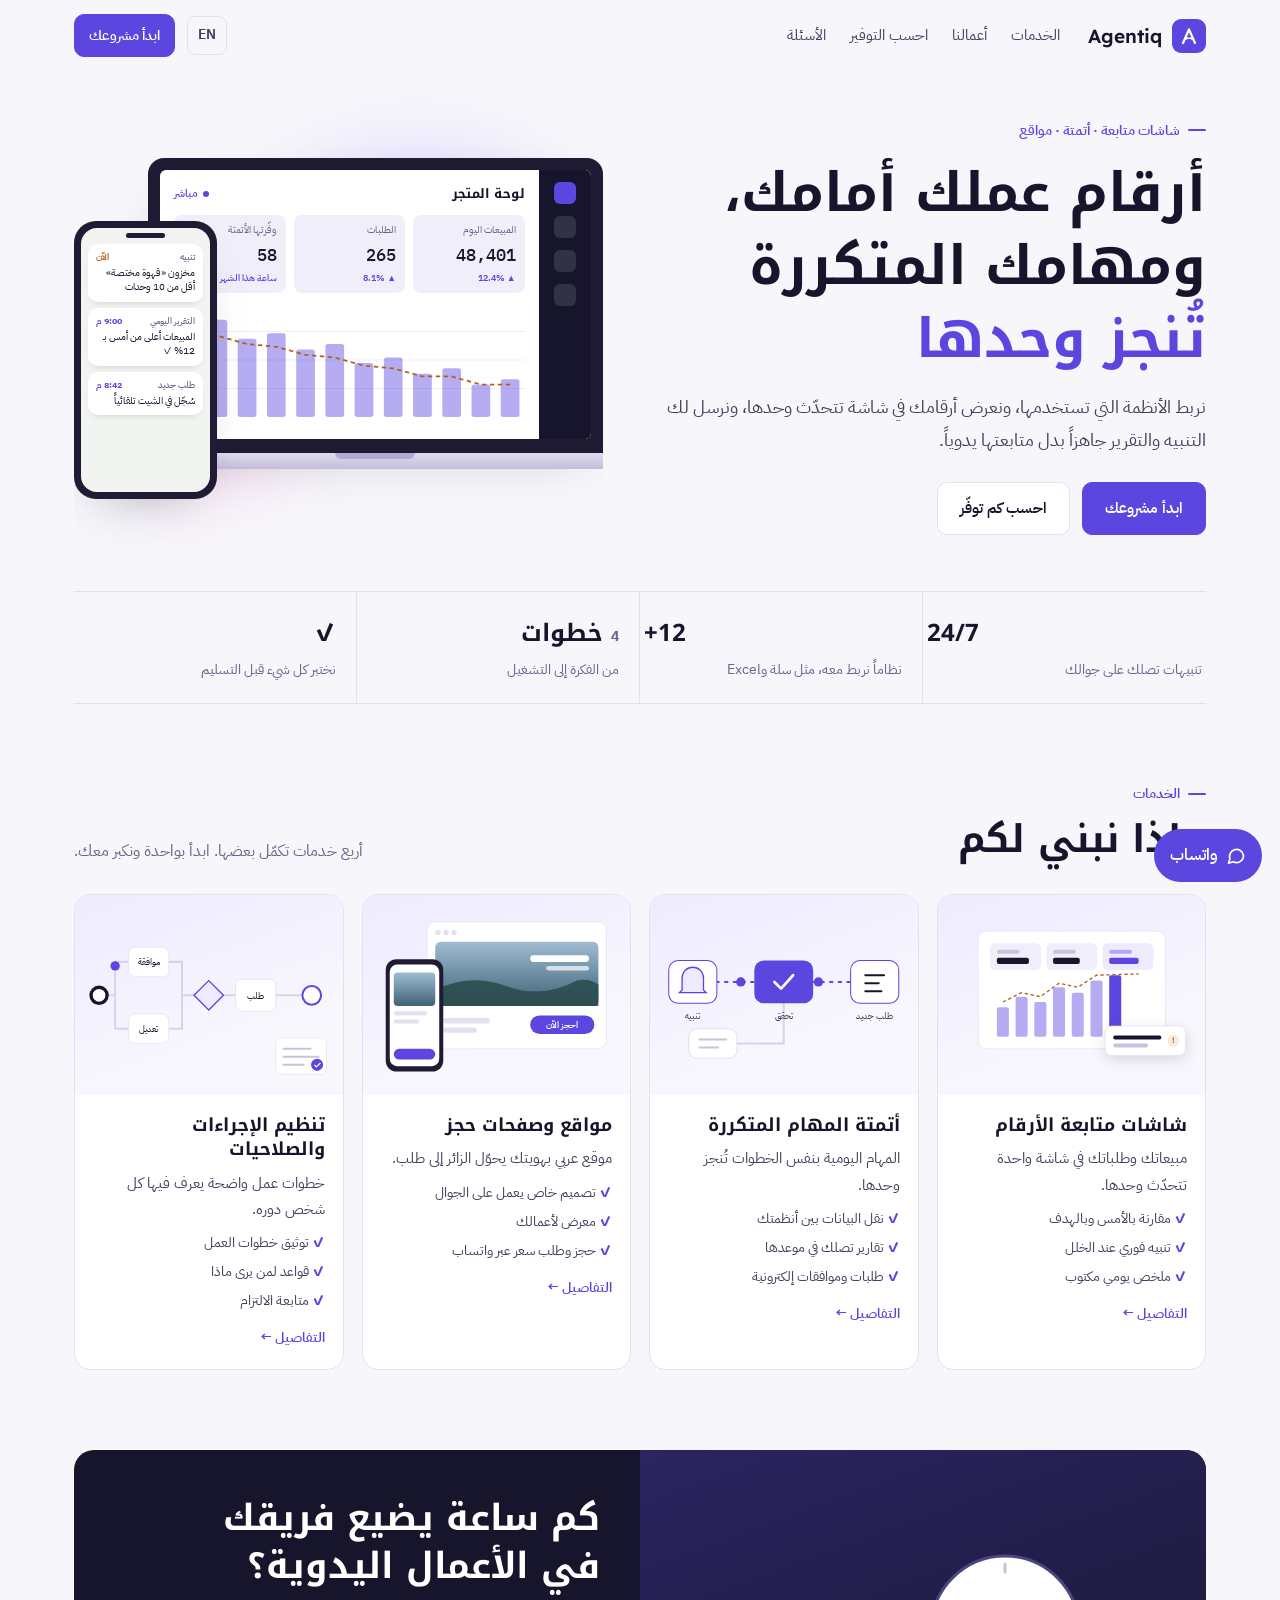
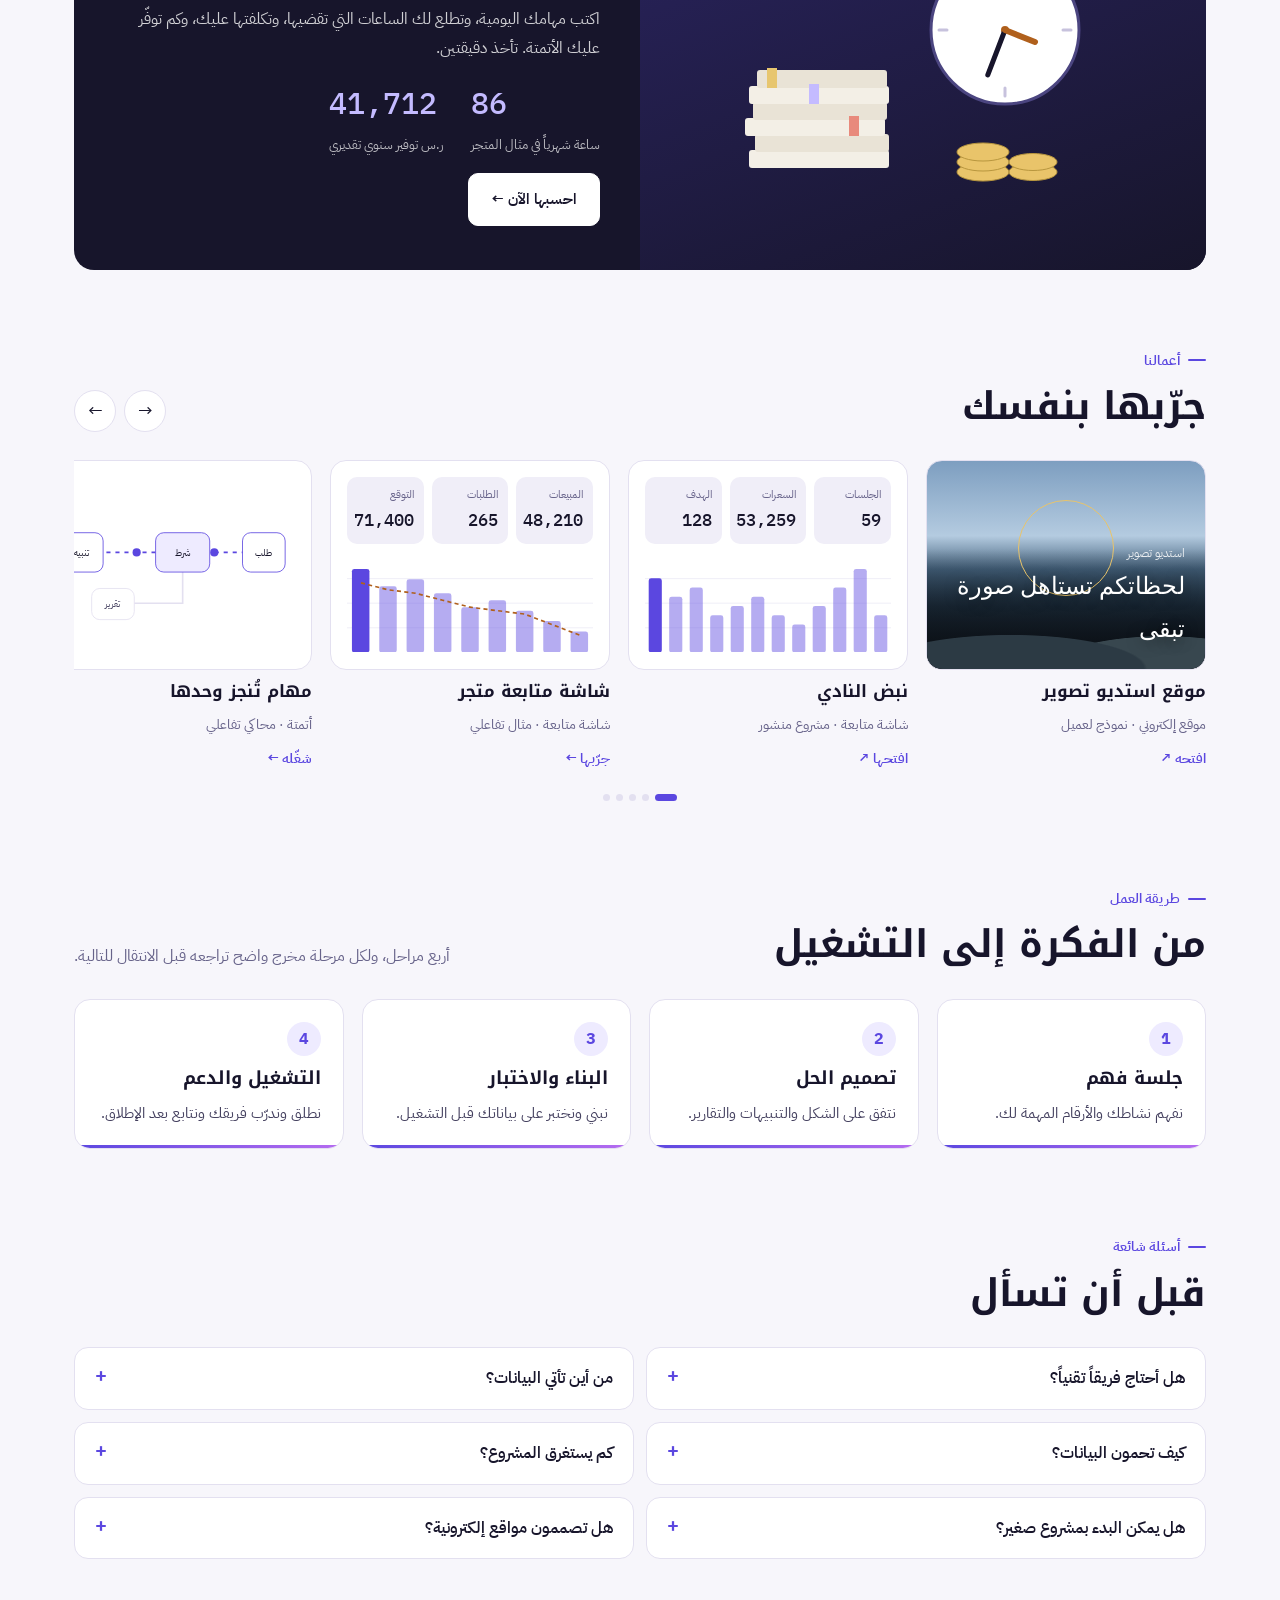
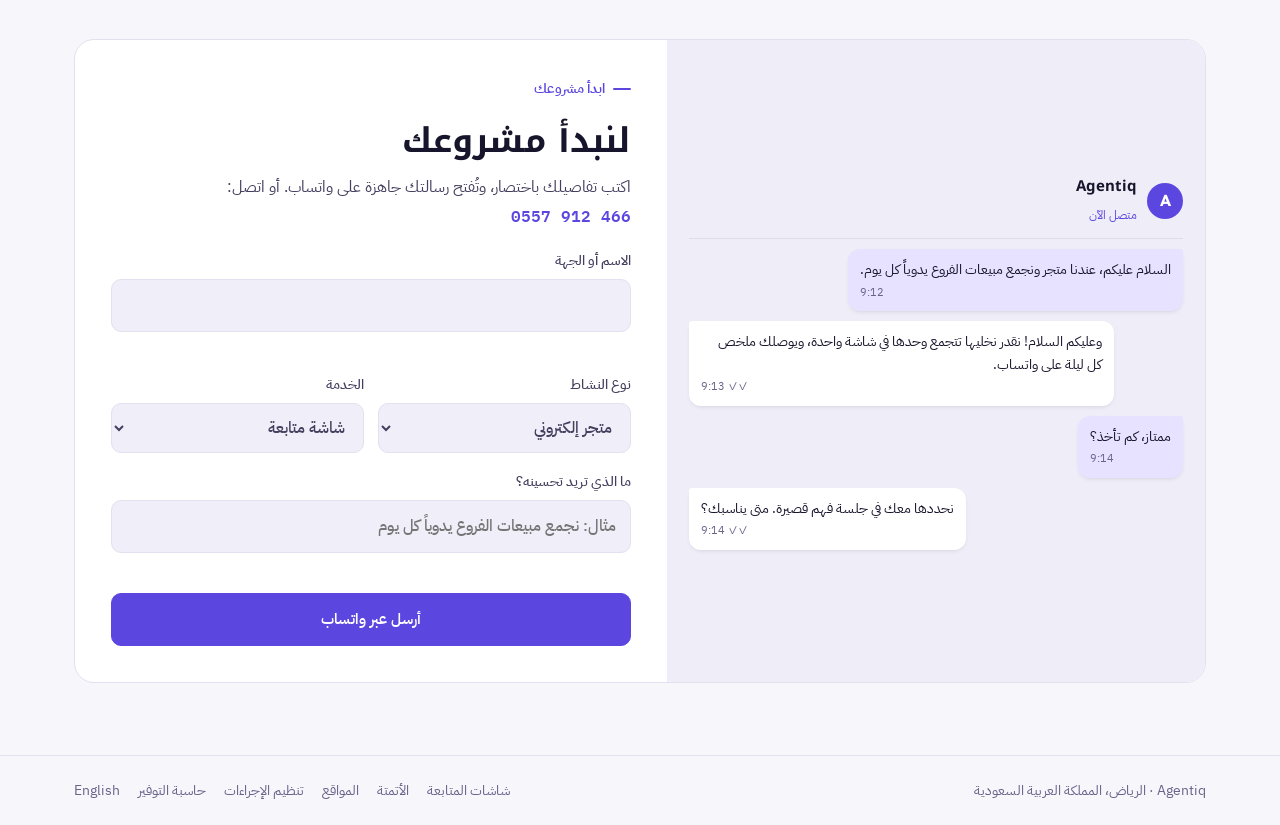
==== index.html @ 7bbad010 "صفحة جرّب بنفسك للأمثلة فقط، وحركة أهدأ في أول الصفحة مع إبعاد الجوال عن الرسم Co-Authored-By: Claud" ====
<!doctype html>
<html lang="ar" dir="rtl">
<head>
<meta charset="utf-8">
<meta name="viewport" content="width=device-width, initial-scale=1, viewport-fit=cover">
<title>Agentiq | شاشات متابعة، أتمتة، ومواقع</title>
<meta name="description" content="Agentiq: شاشات متابعة حية لأرقام عملك، أتمتة المهام المتكررة، مواقع إلكترونية بنماذج حجز، وتنظيم الإجراءات والصلاحيات.">
<meta name="theme-color" content="#F7F6FB">
<link rel="canonical" href="https://sarahalolayan.github.io/">
<link rel="alternate" hreflang="ar" href="https://sarahalolayan.github.io/">
<link rel="alternate" hreflang="en" href="https://sarahalolayan.github.io/en/">
<link rel="alternate" hreflang="x-default" href="https://sarahalolayan.github.io/">
<link rel="icon" href="data:image/svg+xml,%3Csvg xmlns='http://www.w3.org/2000/svg' viewBox='0 0 32 32'%3E%3Crect width='32' height='32' rx='8' fill='%235B47E0'/%3E%3Cpath d='M9 25 L16 8 L23 25' fill='none' stroke='white' stroke-width='3' stroke-linecap='round' stroke-linejoin='round'/%3E%3C/svg%3E">
<meta property="og:type" content="website">
<meta property="og:site_name" content="Agentiq">
<meta property="og:locale" content="ar_SA">
<meta property="og:url" content="https://sarahalolayan.github.io/">
<meta property="og:title" content="Agentiq | أرقام عملك أمامك، ومهامك تُنجز وحدها">
<meta property="og:description" content="شاشات متابعة حية، أتمتة المهام المتكررة، مواقع إلكترونية بنماذج حجز، وتنظيم الإجراءات.">
<meta property="og:image" content="https://sarahalolayan.github.io/og.png">
<meta property="og:image:width" content="1200">
<meta property="og:image:height" content="630">
<meta name="twitter:card" content="summary_large_image">
<script type="application/ld+json">{"@context":"https://schema.org","@type":"Organization","name":"Agentiq","url":"https://sarahalolayan.github.io/","logo":"https://sarahalolayan.github.io/og.png","telephone":"+966557912466","areaServed":"SA","address":{"@type":"PostalAddress","addressLocality":"الرياض","addressCountry":"SA"},"description":"شاشات متابعة حية لأرقام عملك، أتمتة المهام المتكررة، مواقع إلكترونية بنماذج حجز، وتنظيم الإجراءات والصلاحيات."}</script>
<link rel="preconnect" href="https://fonts.googleapis.com">
<link rel="preconnect" href="https://fonts.gstatic.com" crossorigin>
<link href="https://fonts.googleapis.com/css2?family=Noto+Kufi+Arabic:wght@500;600;700&family=IBM+Plex+Sans+Arabic:wght@400;500;600&family=IBM+Plex+Mono:wght@400;500&family=Readex+Pro:wght@600&display=swap" rel="stylesheet">
<script src="/assets/agentiq-config.js" defer></script>
<style>
  /* Light and calm: soft paper ground, deep ink, one emerald accent, warm amber only for costs. Real photos carry the warmth. */
  :root { --bg:#F7F6FB; --surface:#FFFFFF; --sunk:#F0EEF8; --ink:#17152B; --ink-2:#433F5E; --muted:#67638A; --line:#E3E0F0;
          --accent:#5B47E0; --accent-2:#4835C4; --accent-ink:#FFFFFF; --accent-soft:#EEEBFF; --warm:#B0601C; --warm-soft:#FBEBDD;
          --f-display:"Noto Kufi Arabic","IBM Plex Sans Arabic",Tahoma,sans-serif; --f-body:"IBM Plex Sans Arabic",Tahoma,"Segoe UI",sans-serif;
          --f-data:"IBM Plex Mono",ui-monospace,monospace; --shadow:0 22px 50px -28px rgba(20,33,43,.35); color-scheme:light; }
  * { box-sizing:border-box; margin:0; padding:0; }
  html { scroll-behavior:smooth; -webkit-text-size-adjust:100%; }
  body { background:var(--bg); color:var(--ink); font-family:var(--f-body); font-size:16px; line-height:1.8; overflow-x:clip; }
  a { color:inherit; text-decoration:none; }
  button,input,select { font:inherit; color:inherit; }
  img { max-width:100%; display:block; }
  :focus-visible { outline:2px solid var(--accent); outline-offset:3px; }
  h1,h2,h3 { font-family:var(--f-display); font-weight:700; line-height:1.35; text-wrap:balance; }
  .num { font-family:var(--f-data); direction:ltr; unicode-bidi:isolate; font-variant-numeric:tabular-nums; }
  .wrap { max-width:1180px; margin-inline:auto; padding-inline:24px; }
  .skip { position:absolute; right:12px; top:-60px; background:var(--ink); color:#fff; padding:8px 14px; z-index:80; border-radius:8px; }
  .skip:focus { top:12px; }
  .eyebrow { color:var(--accent); font-size:14px; font-weight:600; display:inline-flex; align-items:center; gap:8px; }
  .eyebrow::before { content:""; width:18px; height:2px; background:var(--accent); border-radius:2px; }
  .btn { display:inline-flex; align-items:center; justify-content:center; gap:8px; padding:12px 22px; border-radius:10px; border:1px solid var(--line); background:var(--surface); font-weight:600; font-size:15px; cursor:pointer; transition:background .2s,border-color .2s,transform .2s; }
  .btn:hover { border-color:var(--ink-2); }
  .btn.primary { background:var(--accent); border-color:var(--accent); color:var(--accent-ink); }
  .btn.primary:hover { background:var(--accent-2); border-color:var(--accent-2); }
  .btn.sm { padding:8px 14px; font-size:14px; }

  /* header */
  header { position:sticky; top:env(safe-area-inset-top,0px); z-index:50; background:color-mix(in srgb,var(--bg) 88%,transparent); backdrop-filter:blur(10px); border-bottom:1px solid transparent; transition:border-color .2s; }
  header.scrolled { border-bottom-color:var(--line); }
  .hdr { display:flex; align-items:center; gap:28px; padding-block:14px; }
  .brand { display:flex; align-items:center; gap:10px; font-family:"Readex Pro",sans-serif; font-weight:600; font-size:19px; }
  .brand i { width:34px; height:34px; border-radius:9px; background:var(--accent); color:#fff; display:grid; place-items:center; }
  header nav { display:flex; gap:24px; flex:1; color:var(--ink-2); font-size:15px; }
  header nav a:hover { color:var(--accent); }
  .hdr-end { display:flex; gap:12px; align-items:center; }
  .lang { color:var(--ink-2); font-size:13.5px; font-weight:600; padding:6px 10px; border:1px solid var(--line); border-radius:8px; }

  /* hero */
  .hero { display:grid; grid-template-columns:minmax(0,1.05fr) minmax(0,1fr); gap:48px; align-items:center; padding-block:48px 56px; }
  .hero h1 { font-size:clamp(32px,4.4vw,54px); margin-top:14px; }
  .hero h1 em { font-style:normal; color:var(--accent); }
  .hero p { font-size:18px; color:var(--ink-2); margin-top:16px; max-width:52ch; }
  .hero .cta { display:flex; gap:12px; flex-wrap:wrap; margin-top:26px; }
  .hero-media { position:relative; }
  .hero-media img { width:100%; aspect-ratio:4/3.4; object-fit:cover; border-radius:20px; box-shadow:var(--shadow); }
  .float { position:absolute; background:var(--surface); border:1px solid var(--line); border-radius:14px; box-shadow:var(--shadow); padding:14px 16px; }
  .float.kpi { inset-inline-end:-22px; bottom:28px; min-width:220px; display:grid; gap:2px; }
  .float.kpi span { font-size:12.5px; color:var(--muted); }
  .float.kpi b { font-family:var(--f-data); font-size:28px; font-weight:500; line-height:1.2; direction:ltr; text-align:right; }
  .float.kpi em { font-style:normal; font-size:12.5px; color:var(--accent); font-weight:600; }
  .float.kpi svg { width:100%; height:34px; margin-top:4px; }
  .float.alert { inset-inline-start:-18px; top:26px; display:flex; gap:10px; align-items:center; font-size:13.5px; max-width:260px; }
  .float.alert i { flex:none; width:30px; height:30px; border-radius:50%; background:var(--warm-soft); color:var(--warm); display:grid; place-items:center; font-style:normal; font-weight:700; }
  .facts { display:grid; grid-template-columns:repeat(4,minmax(0,1fr)); border-block:1px solid var(--line); }
  .facts div { padding:20px 4px; display:grid; gap:2px; }
  .facts div + div { border-inline-start:1px solid var(--line); padding-inline-start:20px; }
  .facts b { font-family:var(--f-display); font-size:24px; color:var(--ink); }
  .facts span { font-size:14px; color:var(--muted); }

  section { padding-block:72px 8px; scroll-margin-top:70px; }
  .head { display:flex; justify-content:space-between; align-items:end; gap:24px; flex-wrap:wrap; margin-bottom:28px; }
  .head h2 { font-size:clamp(26px,3.2vw,38px); margin-top:8px; }
  .head p { color:var(--muted); max-width:52ch; }

  /* services with photos */
  .svc { display:grid; grid-template-columns:repeat(4,minmax(0,1fr)); gap:18px; }
  .svc a { background:var(--surface); border:1px solid var(--line); border-radius:16px; overflow:hidden; display:grid; grid-template-rows:auto 1fr; transition:transform .25s,box-shadow .25s; }
  .svc a:hover { transform:translateY(-4px); box-shadow:var(--shadow); }
  .svc img { width:100%; aspect-ratio:4/3; object-fit:cover; }
  .svc .body { padding:18px; display:grid; gap:8px; align-content:start; }
  .svc h3 { font-size:18px; }
  .svc p { color:var(--ink-2); font-size:14.5px; }
  .svc ul { list-style:none; display:grid; gap:4px; font-size:14px; color:var(--ink-2); }
  .svc li::before { content:"✓ "; color:var(--accent); font-weight:700; }
  .svc .go { color:var(--accent); font-weight:600; font-size:14px; margin-top:4px; }

  /* the cost of manual work */
  .band { display:grid; grid-template-columns:minmax(0,1fr) minmax(0,1fr); border-radius:20px; overflow:hidden; background:var(--ink); color:#fff; margin-top:72px; }
  .band img { width:100%; height:100%; min-height:320px; object-fit:cover; }
  .band .txt { padding:44px 40px; display:grid; gap:14px; align-content:center; }
  .band h2 { font-size:clamp(24px,3vw,36px); }
  .band p { color:rgba(255,255,255,.8); }
  .band .stats { display:flex; gap:28px; flex-wrap:wrap; }
  .band .stats b { font-family:var(--f-data); font-size:30px; font-weight:500; display:block; color:#C4BBFF; }
  .band .stats span { font-size:13px; color:rgba(255,255,255,.7); }
  .band .btn.primary { background:#fff; border-color:#fff; color:var(--ink); justify-self:start; }
  .band .btn.primary:hover { background:#efedff; }

  /* work: a swipeable row */
  .row-nav { display:flex; gap:8px; }
  .row-nav button { width:42px; height:42px; border-radius:50%; border:1px solid var(--line); background:var(--surface); cursor:pointer; font-size:18px; }
  .row-nav button:hover { border-color:var(--accent); color:var(--accent); }
  .work { display:grid; grid-auto-flow:column; grid-auto-columns:minmax(280px,32%); gap:18px; overflow-x:auto; scroll-snap-type:x mandatory; padding-bottom:12px; scrollbar-width:thin; }
  .work a { scroll-snap-align:start; display:grid; gap:10px; }
  .shot { aspect-ratio:4/3; border-radius:16px; overflow:hidden; position:relative; border:1px solid var(--line); transition:box-shadow .25s; }
  .work a:hover .shot { box-shadow:var(--shadow); }
  .work h3 { font-size:17px; }
  .work small { color:var(--muted); font-size:13.5px; }
  .work .go { color:var(--accent); font-weight:600; font-size:13.5px; }
  .s-studio { background:linear-gradient(180deg,#7d9ec0 0%,#b4cbe0 36%,#46647f 52%,#22374a 70%,#0b121a 100%); }
  .s-studio::before { content:""; position:absolute; inset:auto 0 0 0; height:58%; background:radial-gradient(120% 70% at 30% 100%,#2c3a44 40%,transparent 41%),radial-gradient(90% 60% at 85% 100%,#38474f 45%,transparent 46%),linear-gradient(180deg,transparent,#0b0f14 95%); }
  .s-studio .t { position:absolute; right:20px; bottom:18px; color:#fff; text-align:right; }
  .s-studio .t small { color:#fff; opacity:.85; display:block; font-size:12px; }
  .s-studio .t strong { font-family:Georgia,serif; font-weight:400; font-size:24px; text-shadow:0 2px 14px rgba(0,0,0,.5); }
  .s-studio .r { position:absolute; top:42%; left:50%; width:96px; height:96px; margin:-48px 0 0 -48px; border:1px solid #e9c46a; border-radius:50%; }
  .s-screen { background:var(--surface); padding:16px; display:grid; gap:10px; align-content:start; }
  .mini-k { display:grid; grid-template-columns:repeat(3,minmax(0,1fr)); gap:8px; }
  .mini-k div { background:var(--sunk); border-radius:10px; padding:8px 10px; display:grid; }
  .mini-k span { font-size:11px; color:var(--muted); }
  .mini-k b { font-family:var(--f-data); font-weight:500; font-size:17px; direction:ltr; text-align:right; }
  .shot svg { width:100%; height:auto; display:block; }
  .s-calc { background:var(--accent-soft); display:grid; place-content:center; text-align:center; gap:4px; }
  .s-calc .big { font-family:var(--f-data); font-size:64px; line-height:1; color:var(--accent); direction:ltr; }
  .s-calc .big small { font-family:var(--f-body); font-size:18px; color:var(--ink-2); }
  .s-calc p { color:var(--ink-2); font-size:14px; }

  /* steps */
  .steps { list-style:none; display:grid; grid-template-columns:repeat(4,minmax(0,1fr)); gap:18px; counter-reset:s; }
  .steps li { background:var(--surface); border:1px solid var(--line); border-radius:16px; padding:22px; display:grid; gap:6px; }
  .steps em { font-style:normal; width:34px; height:34px; border-radius:50%; background:var(--accent-soft); color:var(--accent); display:grid; place-items:center; font-weight:700; font-family:var(--f-data); }
  .steps b { font-family:var(--f-display); font-size:18px; }
  .steps p { color:var(--ink-2); font-size:14.5px; }

  .faq { display:grid; grid-template-columns:repeat(2,minmax(0,1fr)); gap:12px; align-items:start; }
  .faq details { background:var(--surface); border:1px solid var(--line); border-radius:14px; padding:16px 20px; }
  .faq summary { cursor:pointer; list-style:none; display:flex; justify-content:space-between; gap:16px; font-weight:600; }
  .faq summary::-webkit-details-marker { display:none; }
  .faq summary::after { content:"+"; color:var(--accent); font-family:var(--f-data); font-size:20px; line-height:1; }
  .faq details[open] summary::after { content:"−"; }
  .faq p { color:var(--ink-2); margin-top:8px; font-size:15px; }

  /* contact */
  #start { padding-bottom:72px; }
  .contact { display:grid; grid-template-columns:minmax(0,1fr) minmax(0,1.1fr); background:var(--surface); border:1px solid var(--line); border-radius:20px; overflow:hidden; }
  .contact .pic { position:relative; min-height:100%; }
  .contact .chat-num { font-size:14px; color:var(--ink-2); }
  .contact .pic img { width:100%; height:100%; object-fit:cover; min-height:360px; }
  .contact .pic .cap { position:absolute; inset:auto 18px 18px 18px; background:rgba(255,255,255,.94); border-radius:12px; padding:12px 14px; font-size:14px; display:grid; gap:2px; }
  .contact .pic .cap b { font-family:var(--f-data); font-weight:500; direction:ltr; text-align:right; }
  .contact form { padding:36px; display:grid; gap:16px; align-content:center; }
  .contact h2 { font-size:clamp(24px,3vw,34px); }
  .contact .lead { color:var(--ink-2); margin-top:-6px; }
  form label { display:grid; gap:6px; font-size:14px; color:var(--ink-2); font-weight:500; }
  form input,form select { width:100%; background:var(--sunk); border:1px solid var(--line); border-radius:10px; padding:11px 14px; font-size:16px; }
  form input:focus,form select:focus { outline:0; border-color:var(--accent); background:#fff; }
  .two { display:grid; grid-template-columns:1fr 1fr; gap:14px; }
  .e { color:#B3261E; font-size:13px; min-height:18px; }
  .thanks { padding:36px; display:grid; gap:10px; align-content:center; }
  .thanks h3 { font-size:28px; }
  .thanks p { color:var(--ink-2); }
  .thanks a { color:var(--accent); font-weight:600; }
  footer { border-top:1px solid var(--line); padding-block:22px calc(22px + env(safe-area-inset-bottom,0px)); font-size:14px; color:var(--muted); }
  footer .wrap { display:flex; justify-content:space-between; gap:16px; flex-wrap:wrap; }
  footer nav { display:flex; gap:18px; flex-wrap:wrap; }
  footer a:hover { color:var(--accent); }
  .fab { position:fixed; inset-inline-start:18px; bottom:calc(18px + env(safe-area-inset-bottom,0px)); z-index:40; display:flex; gap:8px; align-items:center; padding:12px 16px; border-radius:99px; background:var(--accent); color:#fff; font-weight:600; box-shadow:var(--shadow); }


  /* ---------- device graphics (drawn in code, no photos) ---------- */
  .stage-art { position:relative; padding:10px 0 30px; overflow-x:clip; }
  .stage-art::before { content:""; position:absolute; inset:6% 4% 10% 8%; border-radius:50%; background:radial-gradient(closest-side,var(--accent-soft),transparent); z-index:0; }
  .laptop { position:relative; z-index:1; width:86%; }
  .laptop .lid { background:#1E1B33; border-radius:16px 16px 0 0; padding:12px 12px 14px; box-shadow:var(--shadow); }
  .laptop .scr { background:#fff; border-radius:6px; aspect-ratio:16/10; overflow:hidden; display:grid; grid-template-columns:52px minmax(0,1fr); }
  .laptop .base { height:16px; background:linear-gradient(#e0dcef,#c3bddb); border-radius:0 0 18px 18px; margin-inline:-5%; position:relative; box-shadow:0 18px 30px -18px rgba(0,0,0,.45); }
  .laptop .base::after { content:""; position:absolute; top:0; left:50%; width:16%; height:6px; margin-left:-8%; background:#b2abcf; border-radius:0 0 8px 8px; }
  .side { background:#17152B; display:grid; align-content:start; justify-items:center; gap:12px; padding-top:12px; }
  .side i { width:22px; height:22px; border-radius:6px; background:rgba(255,255,255,.12); }
  .side i:first-child { background:var(--accent); }
  .app { padding:12px 14px; display:grid; gap:10px; align-content:start; min-width:0; }
  .app-top { display:flex; justify-content:space-between; align-items:center; font-size:11px; color:var(--muted); }
  .app-top b { font-family:var(--f-display); font-size:13px; color:var(--ink); }
  .app-top .live { display:inline-flex; gap:5px; align-items:center; color:var(--accent); font-weight:600; }
  .app-top .live::before { content:""; width:6px; height:6px; border-radius:50%; background:var(--accent); animation:blink 1.6s infinite; }
  @keyframes blink { 50% { opacity:.25; } }
  .k4 { display:grid; grid-template-columns:repeat(3,minmax(0,1fr)); gap:8px; }
  .k4 div { background:var(--sunk); border-radius:8px; padding:7px 9px; display:grid; min-width:0; }
  .k4 span { font-size:9.5px; color:var(--muted); white-space:nowrap; }
  .k4 b { font-family:var(--f-data); font-weight:500; font-size:clamp(12px,1.35vw,17px); direction:ltr; text-align:right; }
  .k4 em { font-style:normal; font-size:9px; color:var(--accent); font-weight:600; }
  .app svg { width:100%; height:auto; display:block; }
  .phone { position:absolute; z-index:2; inset-inline-end:0; bottom:0; width:27%; min-width:118px; background:#1E1B33; border-radius:22px; padding:7px; box-shadow:var(--shadow); }
  .phone .ps { background:#F2F4F1; border-radius:16px; aspect-ratio:9/18.5; overflow:hidden; display:grid; align-content:start; gap:6px; padding:16px 7px 8px; position:relative; }
  .phone .ps::before { content:""; position:absolute; top:5px; left:50%; width:30%; height:5px; margin-left:-15%; border-radius:4px; background:#1E1B33; }
  .note { background:#fff; border-radius:10px; padding:7px 8px; font-size:9.5px; line-height:1.5; box-shadow:0 4px 10px -6px rgba(0,0,0,.25); }
  .note b { display:flex; justify-content:space-between; font-size:9px; color:var(--muted); font-weight:500; margin-bottom:2px; }
  .note b i { font-style:normal; color:var(--accent); font-weight:700; }
  .note.warn b i { color:var(--warm); }
  .note.new { animation:slidein 6s ease-in-out infinite; }
  @keyframes slidein { 0%,8% { transform:translateY(-14px); opacity:0; } 16%,88% { transform:none; opacity:1; } 100% { opacity:0; } }

  .illo { width:100%; aspect-ratio:4/3; display:block; background:linear-gradient(160deg,var(--accent-soft),#F8F7FD 70%); }
  .illo.warm { background:linear-gradient(160deg,var(--warm-soft),#FBF7F1 70%); }
  .band .art { background:linear-gradient(160deg,#2A2460,#17152B); display:grid; place-items:center; padding:24px; }
  .band .art svg { width:min(100%,420px); height:auto; }
  .chat { background:#EFEDF8; padding:22px; display:grid; align-content:center; gap:10px; min-height:100%; }
  .bubble { max-width:86%; padding:10px 12px; border-radius:12px; font-size:14px; line-height:1.6; box-shadow:0 2px 6px -4px rgba(0,0,0,.3); }
  .bubble.me { justify-self:start; background:#E7E2FF; border-start-start-radius:3px; }
  .bubble.them { justify-self:end; background:#fff; border-start-end-radius:3px; }
  .bubble small { display:block; text-align:left; font-size:11px; color:var(--muted); margin-top:2px; direction:ltr; }
  .chat-head { display:flex; gap:10px; align-items:center; padding-bottom:10px; border-bottom:1px solid rgba(20,33,43,.08); }
  .chat-head i { width:36px; height:36px; border-radius:50%; background:var(--accent); color:#fff; display:grid; place-items:center; font-style:normal; font-weight:700; font-family:"Readex Pro",sans-serif; }
  .chat-head b { font-family:var(--f-display); font-size:15px; display:block; }
  .chat-head small { color:var(--accent); font-size:12px; }
  @media (prefers-reduced-motion:reduce) { .note.new, .app-top .live::before { animation:none; } }

  /* ---------- more life: moving colour, growing charts, live notifications, reveals ---------- */
  .progress { position:fixed; top:0; inset-inline:0; height:3px; background:linear-gradient(90deg,#5B47E0,#B66CF0); transform-origin:right; transform:scaleX(var(--s,0)); z-index:60; }
  .stage-art::before { display:none; }
  .blob { position:absolute; border-radius:50%; filter:blur(38px); opacity:.55; z-index:0; animation:float 14s ease-in-out infinite; }
  .blob.b1 { width:58%; height:62%; background:#C4BBFF; top:2%; inset-inline-start:6%; animation-duration:22s; }
  .blob.b2 { width:42%; height:46%; background:#F5C2E7; bottom:4%; inset-inline-end:2%; animation-delay:-5s; animation-duration:17s; }
  .blob.b3 { width:30%; height:32%; background:#B9E4FF; top:30%; inset-inline-end:30%; animation-delay:-9s; animation-duration:20s; }
  @keyframes float { 0%,100% { transform:translate(0,0) scale(1); } 33% { transform:translate(18px,-22px) scale(1.06); } 66% { transform:translate(-16px,14px) scale(.96); } }
    @keyframes bob { 50% { transform:translateY(-8px); } }
  #hero-chart rect { transform-box:fill-box; transform-origin:50% 100%; animation:grow .9s cubic-bezier(.2,.8,.2,1) both; }
  @keyframes grow { from { transform:scaleY(0); } }
  .note { transition:transform .45s ease, opacity .45s ease; }
  .note.enter { transform:translateY(-12px); opacity:0; }
  .eyebrow::before { animation:line 1.2s ease both; }
  @keyframes line { from { width:0; } }
  .btn.primary { position:relative; overflow:hidden; }
  .btn.primary::after { content:""; position:absolute; inset:0; background:linear-gradient(110deg,transparent 30%,rgba(255,255,255,.35) 50%,transparent 70%); transform:translateX(120%); transition:transform .7s ease; }
  .btn.primary:hover::after { transform:translateX(-120%); }
  .svc a .illo { transition:transform .5s ease; }
  .svc a:hover .illo { transform:scale(1.05); }
  .svc a svg * { animation-play-state:paused; }
  .svc a:hover svg *, .svc a:focus-visible svg * { animation-play-state:running; }
  .reveal { opacity:.25; transform:translateY(26px); transition:opacity .8s ease, transform .8s cubic-bezier(.2,.7,.2,1); }
  .reveal.in { opacity:1; transform:none; }
  .facts b { transition:color .3s; }
  .facts div:hover b { color:var(--accent); }
  .steps li { position:relative; overflow:hidden; }
  .steps li::after { content:""; position:absolute; inset:auto 0 0 0; height:3px; background:linear-gradient(90deg,#5B47E0,#B66CF0); transform:scaleX(0); transform-origin:right; transition:transform .6s ease; }
  .steps li:hover::after, .steps li.in::after { transform:scaleX(1); }
  .steps li.in::after { transition-delay:calc(var(--i,0) * .15s + .3s); }
  .work-dots { display:flex; gap:6px; justify-content:center; margin-top:10px; }
  .work-dots i { width:7px; height:7px; border-radius:99px; background:var(--line); transition:width .3s,background .3s; }
  .work-dots i.on { width:22px; background:var(--accent); }
  @media (prefers-reduced-motion:reduce) {
    .blob, .laptop, .phone, #hero-chart rect, .eyebrow::before { animation:none !important; }
    .reveal { opacity:1; transform:none; }
  }
  @media (max-width:1000px) {
    .svc { grid-template-columns:repeat(2,minmax(0,1fr)); }
    .steps { grid-template-columns:repeat(2,minmax(0,1fr)); }
    .work { grid-auto-columns:minmax(260px,46%); }
  }
  @media (max-width:820px) {
    header nav { display:none; }
    .hero { grid-template-columns:minmax(0,1fr); gap:34px; padding-top:28px; }
        .facts { grid-template-columns:repeat(2,minmax(0,1fr)); margin-top:20px; }
    .facts div:nth-child(3) { border-inline-start:0; padding-inline-start:4px; }
    .facts div:nth-child(n+3) { border-top:1px solid var(--line); }
    .band, .contact { grid-template-columns:minmax(0,1fr); }
    .band img { min-height:220px; max-height:260px; }
    .band .txt, .contact form, .thanks { padding:26px 22px; }
    .contact .pic img { min-height:220px; max-height:260px; }
    .faq { grid-template-columns:minmax(0,1fr); }
  }
  @media (max-width:560px) {
    .wrap { padding-inline:16px; }
    .svc, .steps { grid-template-columns:minmax(0,1fr); }
    .work { grid-auto-columns:82%; }
    .two { grid-template-columns:minmax(0,1fr); }
    .hdr { gap:12px; justify-content:space-between; }
    .hdr-end .btn { padding:8px 12px; }
    .fab span { display:none; }
    section { padding-top:56px; }
  }
  @media (prefers-reduced-motion:reduce) { html { scroll-behavior:auto; } * { transition:none !important; } }
</style>
</head>
<body>
<a class="skip" href="#main">تخطَّ إلى المحتوى</a>
<div class="progress" id="progress" aria-hidden="true"></div>
<header id="hdr"><div class="wrap hdr">
  <a class="brand" href="/" aria-label="Agentiq"><i aria-hidden="true"><svg width="20" height="20" viewBox="0 0 20 20" fill="none" stroke="currentColor" stroke-width="2.2" stroke-linecap="round" stroke-linejoin="round"><path d="M4 17 L10 3.5 L16 17"/><circle cx="7" cy="12.2" r="1.5" fill="currentColor" stroke="none"/><circle cx="13" cy="12.2" r="1.5" fill="currentColor" stroke="none"/><path d="M8.6 12.2 H11.4" stroke-width="1.5"/></svg></i><span lang="en">Agentiq</span></a>
  <nav aria-label="الأقسام"><a href="#services">الخدمات</a><a href="#work">أعمالنا</a><a href="/hours/">احسب التوفير</a><a href="#faq">الأسئلة</a></nav>
  <div class="hdr-end"><a class="lang" href="/en/" lang="en" hreflang="en">EN</a><a class="btn primary sm" href="#start">ابدأ مشروعك</a></div>
</div></header>

<main id="main">
<div class="wrap">
  <section class="hero" aria-label="البداية" style="padding-top:40px">
    <div>
      <span class="eyebrow">شاشات متابعة · أتمتة · مواقع</span>
      <h1>أرقام عملك أمامك، ومهامك المتكررة <em>تُنجز وحدها</em></h1>
      <p>نربط الأنظمة التي تستخدمها، ونعرض أرقامك في شاشة تتحدّث وحدها، ونرسل لك التنبيه والتقرير جاهزاً بدل متابعتها يدوياً.</p>
      <div class="cta"><a class="btn primary" href="#start">ابدأ مشروعك</a><a class="btn" href="/hours/">احسب كم توفّر</a></div>
    </div>
    <div class="stage-art" aria-hidden="true">
      <span class="blob b1"></span><span class="blob b2"></span><span class="blob b3"></span>
      <div class="laptop"><div class="lid"><div class="scr">
        <div class="side"><i></i><i></i><i></i><i></i></div>
        <div class="app">
          <div class="app-top"><b>لوحة المتجر</b><span class="live">مباشر</span></div>
          <div class="k4">
            <div><span>المبيعات اليوم</span><b id="k-sales">48,210</b><em>▲ 12.4%</em></div>
            <div><span>الطلبات</span><b id="k-orders">265</b><em>▲ 8.1%</em></div>
            <div><span>وفّرتها الأتمتة</span><b>58</b><em>ساعة هذا الشهر</em></div>
          </div>
          <svg viewBox="0 0 400 130" id="hero-chart"></svg>
        </div>
      </div></div><div class="base"></div></div>
      <div class="phone"><div class="ps">
        <div class="note new warn"><b><span>تنبيه</span><i>الآن</i></b>مخزون «قهوة مختصة» أقل من 10 وحدات</div>
        <div class="note"><b><span>التقرير اليومي</span><i>9:00 م</i></b>المبيعات أعلى من أمس بـ 12% ✓</div>
        <div class="note"><b><span>طلب جديد</span><i>8:42 م</i></b>سُجّل في الشيت تلقائياً</div>
      </div></div>
    </div>
  </section>

  <div class="facts">
    <div><b class="num">24/7</b><span>تنبيهات تصلك على جوالك</span></div>
    <div><b class="num" data-count="12" data-prefix="+">+12</b><span>نظاماً نربط معه، مثل سلة وExcel</span></div>
    <div><b><span class="num" data-count="4">4</span> خطوات</b><span>من الفكرة إلى التشغيل</span></div>
    <div><b>✓</b><span>نختبر كل شيء قبل التسليم</span></div>
  </div>

  <section id="services">
    <div class="head"><div><span class="eyebrow">الخدمات</span><h2>ماذا نبني لكم</h2></div><p>أربع خدمات تكمّل بعضها. ابدأ بواحدة ونكبر معك.</p></div>
    <div class="svc">
      <a href="/services/dashboards/"><svg class="illo" viewBox="0 0 400 300" aria-hidden="true"><rect x="60" y="54" width="280" height="176" rx="12" fill="#fff" stroke="#E3E0F0"/>
   <rect x="78" y="72" width="76" height="40" rx="8" fill="#F0EEF8"/><rect x="162" y="72" width="76" height="40" rx="8" fill="#F0EEF8"/><rect x="246" y="72" width="76" height="40" rx="8" fill="#EEEBFF"/>
   <rect x="88" y="82" width="34" height="6" rx="3" fill="#C7C2DD"/><rect x="88" y="94" width="48" height="9" rx="3" fill="#17152B"/><rect x="172" y="82" width="34" height="6" rx="3" fill="#C7C2DD"/><rect x="172" y="94" width="40" height="9" rx="3" fill="#17152B"/><rect x="256" y="82" width="34" height="6" rx="3" fill="#B3A8F5"/><rect x="256" y="94" width="44" height="9" rx="3" fill="#5B47E0"/>
   <g fill="#5B47E0"><rect x="88" y="168" width="18" height="44" rx="3" opacity=".45"/><rect x="116" y="152" width="18" height="60" rx="3" opacity=".45"/><rect x="144" y="160" width="18" height="52" rx="3" opacity=".45"/><rect x="172" y="138" width="18" height="74" rx="3" opacity=".45"/><rect x="200" y="146" width="18" height="66" rx="3" opacity=".45"/><rect x="228" y="128" width="18" height="84" rx="3" opacity=".45"/><rect x="256" y="120" width="18" height="92" rx="3"/></g>
   <polyline points="97,160 125,146 153,152 181,132 209,138 237,120 300,118" fill="none" stroke="#B0601C" stroke-width="2" stroke-dasharray="5 4"/>
   <rect x="250" y="196" width="120" height="44" rx="10" fill="#fff" stroke="#E3E0F0" filter="drop-shadow(0 6px 10px rgba(20,33,43,.15))"/><circle cx="352" cy="218" r="9" fill="#FBEBDD"/><text x="352" y="222" text-anchor="middle" font-size="12" font-weight="700" fill="#B0601C">!</text><rect x="262" y="210" width="72" height="6" rx="3" fill="#17152B"/><rect x="262" y="222" width="52" height="6" rx="3" fill="#C7C2DD"/></svg>
        <div class="body"><h3>شاشات متابعة الأرقام</h3><p>مبيعاتك وطلباتك في شاشة واحدة تتحدّث وحدها.</p><ul><li>مقارنة بالأمس وبالهدف</li><li>تنبيه فوري عند الخلل</li><li>ملخص يومي مكتوب</li></ul><span class="go">التفاصيل ←</span></div></a>
      <a href="/services/automation/"><svg class="illo" viewBox="0 0 400 300" aria-hidden="true"><path d="M300 130 H244 M156 130 H100" stroke="#5B47E0" stroke-width="3" stroke-dasharray="6 7" fill="none"/><path d="M200 160 V222 H130" stroke="#D8D3EC" stroke-width="3" fill="none"/>
   <rect x="300" y="98" width="72" height="64" rx="14" fill="#fff" stroke="#5B47E0" stroke-width="1.5"/><path d="M322 120 h28 M322 132 h20 M322 144 h24" stroke="#17152B" stroke-width="3" stroke-linecap="round"/>
   <rect x="156" y="98" width="88" height="64" rx="14" fill="#5B47E0"/><path d="M186 130 l10 10 l18 -20" stroke="#fff" stroke-width="4" fill="none" stroke-linecap="round" stroke-linejoin="round"/>
   <rect x="28" y="98" width="72" height="64" rx="14" fill="#fff" stroke="#5B47E0" stroke-width="1.5"/><path d="M48 142 V124 a16 16 0 0 1 32 0 V142 l4 4 H44 z" fill="#EEEBFF" stroke="#5B47E0" stroke-width="2"/>
   <rect x="58" y="200" width="72" height="44" rx="12" fill="#fff" stroke="#D8D3EC"/><path d="M74 216 h40 M74 228 h28" stroke="#C7C2DD" stroke-width="3" stroke-linecap="round"/>
   <circle r="7" fill="#5B47E0"><animateMotion dur="1.8s" repeatCount="indefinite" path="M300 130 H244"/></circle><circle r="7" fill="#5B47E0"><animateMotion dur="1.8s" begin=".9s" repeatCount="indefinite" path="M156 130 H100"/></circle>
   <text x="336" y="186" text-anchor="middle" font-size="13" fill="#433F5E" font-family="IBM Plex Sans Arabic">طلب جديد</text><text x="200" y="186" text-anchor="middle" font-size="13" fill="#433F5E" font-family="IBM Plex Sans Arabic">تحقق</text><text x="64" y="186" text-anchor="middle" font-size="13" fill="#433F5E" font-family="IBM Plex Sans Arabic">تنبيه</text></svg>
        <div class="body"><h3>أتمتة المهام المتكررة</h3><p>المهام اليومية بنفس الخطوات تُنجز وحدها.</p><ul><li>نقل البيانات بين أنظمتك</li><li>تقارير تصلك في موعدها</li><li>طلبات وموافقات إلكترونية</li></ul><span class="go">التفاصيل ←</span></div></a>
      <a href="/services/websites/"><svg class="illo" viewBox="0 0 400 300" aria-hidden="true"><defs><linearGradient id="skyL" x1="0" y1="0" x2="0" y2="1"><stop offset="0" stop-color="#9FBCD3"/><stop offset="1" stop-color="#3D6274"/></linearGradient></defs>
   <rect x="96" y="40" width="268" height="190" rx="12" fill="#fff" stroke="#E3E0F0"/><circle cx="112" cy="56" r="4" fill="#E3E0F0"/><circle cx="124" cy="56" r="4" fill="#E3E0F0"/><circle cx="136" cy="56" r="4" fill="#E3E0F0"/>
   <rect x="108" y="70" width="244" height="96" rx="8" fill="url(#skyL)"/><path d="M108 166 V142 Q160 116 214 136 T320 128 Q338 124 352 134 V166 Z" fill="#2A4A4A" opacity=".85"/>
   <rect x="250" y="90" width="88" height="10" rx="5" fill="#fff"/><rect x="274" y="106" width="64" height="7" rx="3.5" fill="#fff" opacity=".7"/>
   <rect x="250" y="180" width="96" height="28" rx="14" fill="#5B47E0"/><text x="298" y="199" text-anchor="middle" font-size="13" fill="#fff" font-weight="600" font-family="IBM Plex Sans Arabic">احجز الآن</text>
   <rect x="120" y="184" width="70" height="8" rx="4" fill="#E3E0F0"/><rect x="120" y="198" width="50" height="8" rx="4" fill="#E3E0F0"/>
   <rect x="34" y="96" width="86" height="168" rx="16" fill="#1E1B33"/><rect x="40" y="104" width="74" height="152" rx="11" fill="#fff"/><rect x="46" y="116" width="62" height="50" rx="6" fill="url(#skyL)"/><rect x="46" y="174" width="50" height="6" rx="3" fill="#E3E0F0"/><rect x="46" y="186" width="38" height="6" rx="3" fill="#E3E0F0"/><rect x="46" y="230" width="62" height="16" rx="8" fill="#5B47E0"/></svg>
        <div class="body"><h3>مواقع وصفحات حجز</h3><p>موقع عربي بهويتك يحوّل الزائر إلى طلب.</p><ul><li>تصميم خاص يعمل على الجوال</li><li>معرض لأعمالك</li><li>حجز وطلب سعر عبر واتساب</li></ul><span class="go">التفاصيل ←</span></div></a>
      <a href="/services/process/"><svg class="illo" viewBox="0 0 400 300" aria-hidden="true"><path d="M340 150 H300 M240 150 H220 M180 150 H160 V100 H140 M160 150 V200 H140 M80 100 H60 V150 M80 200 H60 V150 H46" fill="none" stroke="#D8D3EC" stroke-width="3"/>
   <circle cx="354" cy="150" r="14" fill="#fff" stroke="#5B47E0" stroke-width="3"/>
   <rect x="240" y="126" width="60" height="48" rx="10" fill="#fff" stroke="#E3E0F0"/><text x="270" y="155" text-anchor="middle" font-size="13" fill="#17152B" font-family="IBM Plex Sans Arabic">طلب</text>
   <path d="M200 128 L222 150 L200 172 L178 150 Z" fill="#EEEBFF" stroke="#5B47E0" stroke-width="2"/>
   <rect x="80" y="78" width="60" height="44" rx="10" fill="#fff" stroke="#E3E0F0"/><text x="110" y="105" text-anchor="middle" font-size="13" fill="#17152B" font-family="IBM Plex Sans Arabic">موافقة</text>
   <rect x="80" y="178" width="60" height="44" rx="10" fill="#fff" stroke="#E3E0F0"/><text x="110" y="205" text-anchor="middle" font-size="13" fill="#17152B" font-family="IBM Plex Sans Arabic">تعديل</text>
   <circle cx="36" cy="150" r="12" fill="#fff" stroke="#17152B" stroke-width="5"/>
   <circle r="7" fill="#5B47E0"><animateMotion dur="4s" repeatCount="indefinite" path="M354 150 H270 H200 H160 V100 H110 H60 V150 H36"/></circle>
   <g transform="translate(300 214)"><rect width="76" height="54" rx="8" fill="#fff" stroke="#E3E0F0"/><path d="M12 16 h40 M12 28 h52 M12 40 h30" stroke="#C7C2DD" stroke-width="3" stroke-linecap="round"/><circle cx="62" cy="40" r="9" fill="#5B47E0"/><path d="M58 40 l3 3 l6 -6" stroke="#fff" stroke-width="2" fill="none"/></g></svg>
        <div class="body"><h3>تنظيم الإجراءات والصلاحيات</h3><p>خطوات عمل واضحة يعرف فيها كل شخص دوره.</p><ul><li>توثيق خطوات العمل</li><li>قواعد لمن يرى ماذا</li><li>متابعة الالتزام</li></ul><span class="go">التفاصيل ←</span></div></a>
    </div>
  </section>

  <div class="band">
    <div class="art" aria-hidden="true"><svg viewBox="0 0 420 300">
      <g transform="translate(36 120)"><rect x="0" y="120" width="140" height="18" rx="3" fill="#F3EFE6"/><rect x="6" y="104" width="134" height="18" rx="3" fill="#E9E3D6"/><rect x="-4" y="88" width="140" height="18" rx="3" fill="#F3EFE6"/><rect x="4" y="72" width="134" height="18" rx="3" fill="#E9E3D6"/><rect x="0" y="56" width="140" height="18" rx="3" fill="#F3EFE6"/><rect x="8" y="40" width="130" height="18" rx="3" fill="#E9E3D6"/><rect x="18" y="38" width="10" height="20" fill="#E7C66F"/><rect x="60" y="54" width="10" height="20" fill="#C4BBFF"/><rect x="100" y="86" width="10" height="20" fill="#E88A7C"/></g>
      <circle cx="292" cy="120" r="74" fill="#fff" stroke="#4B4580" stroke-width="3"/><circle cx="292" cy="120" r="4" fill="#B0601C"/>
      <g stroke="#C7C2DD" stroke-width="3" stroke-linecap="round"><path d="M292 54 v8 M292 178 v8 M226 120 h8 M350 120 h8"/></g>
      <line x1="292" y1="120" x2="292" y2="72" stroke="#17152B" stroke-width="5" stroke-linecap="round"><animateTransform attributeName="transform" type="rotate" from="0 292 120" to="360 292 120" dur="6s" repeatCount="indefinite"/></line>
      <line x1="292" y1="120" x2="322" y2="132" stroke="#B0601C" stroke-width="6" stroke-linecap="round"/>
      <g fill="#E9C46A" stroke="#B8963E"><ellipse cx="270" cy="262" rx="26" ry="9"/><ellipse cx="270" cy="252" rx="26" ry="9"/><ellipse cx="270" cy="242" rx="26" ry="9"/><ellipse cx="320" cy="262" rx="24" ry="8.5"/><ellipse cx="320" cy="252" rx="24" ry="8.5"/></g>
    </svg></div>
    <div class="txt">
      <h2>كم ساعة يضيع فريقك في الأعمال اليدوية؟</h2>
      <p>اكتب مهامك اليومية، وتطلع لك الساعات التي تقضيها، وتكلفتها عليك، وكم توفّر عليك الأتمتة. تأخذ دقيقتين.</p>
      <div class="stats"><div><b class="num">86</b><span>ساعة شهرياً في مثال المتجر</span></div><div><b class="num">41,712</b><span>ر.س توفير سنوي تقديري</span></div></div>
      <a class="btn primary" href="/hours/">احسبها الآن ←</a>
    </div>
  </div>

  <section id="work">
    <div class="head"><div><span class="eyebrow">أعمالنا</span><h2>جرّبها بنفسك</h2></div>
      <div class="row-nav"><button type="button" id="prev" aria-label="السابق">→</button><button type="button" id="next" aria-label="التالي">←</button></div></div>
    <div class="work" id="track">
      <a href="/demos/studio/" target="_blank" rel="noopener"><div class="shot s-studio" aria-hidden="true"><span class="r"></span><span class="t"><small>استديو تصوير</small><strong>لحظاتكم تستاهل صورة تبقى</strong></span></div>
        <h3>موقع استديو تصوير</h3><small>موقع إلكتروني · نموذج لعميل</small><span class="go">افتحه ↗</span></a>
      <a href="/nabd-alnadi/" target="_blank" rel="noopener"><div class="shot s-screen" aria-hidden="true"><div class="mini-k"><div><span>الجلسات</span><b>59</b></div><div><span>السعرات</span><b>53,259</b></div><div><span>الهدف</span><b>128</b></div></div><svg viewBox="0 0 300 120" id="sv-dash"></svg></div>
        <h3>نبض النادي</h3><small>شاشة متابعة · مشروع منشور</small><span class="go">افتحها ↗</span></a>
      <a href="/lab/#lab"><div class="shot s-screen" aria-hidden="true"><div class="mini-k"><div><span>المبيعات</span><b>48,210</b></div><div><span>الطلبات</span><b>265</b></div><div><span>التوقع</span><b>71,400</b></div></div><svg viewBox="0 0 300 120" id="sv-store"></svg></div>
        <h3>شاشة متابعة متجر</h3><small>شاشة متابعة · مثال تفاعلي</small><span class="go">جرّبها ←</span></a>
      <a href="/lab/#lab"><div class="shot s-screen" aria-hidden="true" style="align-content:center"><svg viewBox="0 0 300 170">
        <path d="M262 70 H196 M130 70 H66" fill="none" stroke="#5B47E0" stroke-width="2" stroke-dasharray="5 6"/><path d="M163 92 V132 H104" fill="none" stroke="#E3E0F0" stroke-width="2"/>
        <rect x="236" y="46" width="52" height="48" rx="10" fill="#fff" stroke="#5B47E0"/><text x="262" y="74" text-anchor="middle" font-size="11" fill="#17152B" font-family="IBM Plex Sans Arabic">طلب</text>
        <rect x="130" y="46" width="66" height="48" rx="10" fill="#EEEBFF" stroke="#5B47E0"/><text x="163" y="74" text-anchor="middle" font-size="11" fill="#17152B" font-family="IBM Plex Sans Arabic">شرط</text>
        <rect x="14" y="46" width="52" height="48" rx="10" fill="#fff" stroke="#5B47E0"/><text x="40" y="74" text-anchor="middle" font-size="11" fill="#17152B" font-family="IBM Plex Sans Arabic">تنبيه</text>
        <rect x="52" y="114" width="52" height="38" rx="10" fill="#fff" stroke="#E3E0F0"/><text x="78" y="137" text-anchor="middle" font-size="11" fill="#433F5E" font-family="IBM Plex Sans Arabic">تقرير</text>
        <circle r="5" fill="#5B47E0"><animateMotion dur="1.8s" repeatCount="indefinite" path="M236 70 H196"/></circle><circle r="5" fill="#5B47E0"><animateMotion dur="1.8s" begin=".9s" repeatCount="indefinite" path="M130 70 H66"/></circle></svg></div>
        <h3>مهام تُنجز وحدها</h3><small>أتمتة · محاكي تفاعلي</small><span class="go">شغّله ←</span></a>
      <a href="/hours/"><div class="shot s-calc" aria-hidden="true"><p>توفّر الأتمتة شهرياً</p><div class="big">58<small> ساعة</small></div><p>أي 41,712 ر.س في السنة</p></div>
        <h3>حاسبة تكلفة الأعمال اليدوية</h3><small>أداة مجانية · دقيقتان</small><span class="go">احسب ←</span></a>
    </div>
    <div class="work-dots" id="dots" aria-hidden="true"></div>
  </section>

  <section id="how">
    <div class="head"><div><span class="eyebrow">طريقة العمل</span><h2>من الفكرة إلى التشغيل</h2></div><p>أربع مراحل، ولكل مرحلة مخرج واضح تراجعه قبل الانتقال للتالية.</p></div>
    <ol class="steps">
      <li><em>1</em><b>جلسة فهم</b><p>نفهم نشاطك والأرقام المهمة لك.</p></li>
      <li><em>2</em><b>تصميم الحل</b><p>نتفق على الشكل والتنبيهات والتقارير.</p></li>
      <li><em>3</em><b>البناء والاختبار</b><p>نبني ونختبر على بياناتك قبل التشغيل.</p></li>
      <li><em>4</em><b>التشغيل والدعم</b><p>نطلق وندرّب فريقك ونتابع بعد الإطلاق.</p></li>
    </ol>
  </section>

  <section id="faq">
    <div class="head"><div><span class="eyebrow">أسئلة شائعة</span><h2>قبل أن تسأل</h2></div></div>
    <div class="faq">
      <details><summary>هل أحتاج فريقاً تقنياً؟</summary><p>لا. نتولى البناء والربط، وفريقك يستخدم النتيجة فقط.</p></details>
      <details><summary>من أين تأتي البيانات؟</summary><p>من الأنظمة التي تستخدمها حالياً، مثل Excel أو متجرك الإلكتروني أو نظام نقاط البيع أو قاعدة بياناتك.</p></details>
      <details><summary>كيف تحمون البيانات؟</summary><p>نحدد صلاحيات الوصول لكل مستخدم، وتبقى البيانات ملكك.</p></details>
      <details><summary>كم يستغرق المشروع؟</summary><p>حسب حجمه. نحدد المدة بعد جلسة الفهم وقبل بدء العمل.</p></details>
      <details><summary>هل يمكن البدء بمشروع صغير؟</summary><p>نعم. يمكنك البدء بشاشة واحدة أو مهمة واحدة، ثم التوسع.</p></details>
      <details><summary>هل تصممون مواقع إلكترونية؟</summary><p>نعم، مواقع عربية تعمل على الجوال مع حجز أو طلب سعر عبر واتساب. شاهد <a href="/demos/studio/" style="color:var(--accent);font-weight:600">نموذج موقع الاستديو</a>.</p></details>
    </div>
  </section>

  <section id="start" aria-labelledby="start-h">
    <div class="contact">
      <div class="pic chat" aria-hidden="true">
        <div class="chat-head"><i>A</i><div><b>Agentiq</b><small>متصل الآن</small></div></div>
        <div class="bubble me">السلام عليكم، عندنا متجر ونجمع مبيعات الفروع يدوياً كل يوم.<small>9:12</small></div>
        <div class="bubble them">وعليكم السلام! نقدر نخليها تتجمع وحدها في شاشة واحدة، ويوصلك ملخص كل ليلة على واتساب.<small>9:13 ✓✓</small></div>
        <div class="bubble me">ممتاز، كم تأخذ؟<small>9:14</small></div>
        <div class="bubble them">نحددها معك في جلسة فهم قصيرة. متى يناسبك؟<small>9:14 ✓✓</small></div>
      </div>
      <div id="fbox">
        <form id="f" novalidate>
          <span class="eyebrow">ابدأ مشروعك</span>
          <h2 id="start-h">لنبدأ مشروعك</h2>
          <p class="lead">اكتب تفاصيلك باختصار، وتُفتح رسالتك جاهزة على واتساب. أو اتصل: <a class="num" href="tel:+966557912466" style="color:var(--accent);font-weight:600;white-space:nowrap">0557 912 466</a></p>
          <label>الاسم أو الجهة<input name="n" autocomplete="organization"><span class="e" id="en"></span></label>
          <div class="two">
            <label>نوع النشاط<select name="t"><option>متجر إلكتروني</option><option>مطعم أو مقهى</option><option>عيادة أو مركز</option><option>شركة خدمات</option><option>جهة حكومية أو غير ربحية</option><option>أخرى</option></select></label>
            <label>الخدمة<select name="s"><option>شاشة متابعة</option><option>أتمتة مهام</option><option>موقع إلكتروني</option><option>تنظيم الإجراءات</option><option>لست متأكداً بعد</option></select></label>
          </div>
          <label>ما الذي تريد تحسينه؟<input name="m" placeholder="مثال: نجمع مبيعات الفروع يدوياً كل يوم"><span class="e" id="em"></span></label>
          <button class="btn primary">أرسل عبر واتساب</button>
        </form>
      </div>
    </div>
  </section>
</div>
</main>
<footer><div class="wrap"><span><span lang="en">Agentiq</span> · الرياض، المملكة العربية السعودية</span>
  <nav aria-label="روابط"><a href="/services/dashboards/">شاشات المتابعة</a><a href="/services/automation/">الأتمتة</a><a href="/services/websites/">المواقع</a><a href="/services/process/">تنظيم الإجراءات</a><a href="/hours/">حاسبة التوفير</a><a href="/en/" lang="en">English</a></nav></div></footer>
<a class="fab" href="https://wa.me/966557912466" target="_blank" rel="noopener" aria-label="تواصل معنا عبر واتساب"><svg width="20" height="20" viewBox="0 0 24 24" fill="none" stroke="currentColor" stroke-width="2" stroke-linecap="round" stroke-linejoin="round" aria-hidden="true"><path d="M21 11.5a8.4 8.4 0 0 1-12.4 7.4L3 20.5l1.7-5.3A8.4 8.4 0 1 1 21 11.5z"/></svg><span>واتساب</span></a>

<script>
const $ = (s) => document.querySelector(s);
const reduce = matchMedia('(prefers-reduced-motion: reduce)').matches;
addEventListener('scroll', () => $('#hdr').classList.toggle('scrolled', scrollY > 8), { passive: true });

// work row: arrow buttons move one card at a time (RTL: "next" goes left)
const track = $('#track');
const step = () => track.querySelector('a').getBoundingClientRect().width + 18;
$('#next').addEventListener('click', () => track.scrollBy({ left: -step(), behavior: reduce ? 'auto' : 'smooth' }));
$('#prev').addEventListener('click', () => track.scrollBy({ left: step(), behavior: reduce ? 'auto' : 'smooth' }));

// small charts inside the work cards
function bars(svg, vals, w, h, line){
  const max = Math.max(...vals) * 1.1, bw = w / vals.length; let s = '';
  for (let k = 1; k <= 3; k++) s += `<line x1="0" x2="${w}" y1="${h * k / 4}" y2="${h * k / 4}" stroke="#ECEAF5"/>`;
  vals.forEach((v, i) => { const bh = v / max * (h - 8); s += `<rect x="${w - (i + 1) * bw + bw * .18}" y="${h - bh}" width="${bw * .64}" height="${bh}" rx="3" fill="#5B47E0" opacity="${i === vals.length - 1 ? 1 : .45}"/>`; });
  if (line) s += `<polyline points="${line.map((v, i) => `${w - (i + .5) * bw},${h - v / max * (h - 8)}`).join(' ')}" fill="none" stroke="#B0601C" stroke-width="2" stroke-dasharray="5 4"/>`;
  svg.innerHTML = s;
}
bars($('#hero-chart'), [10, 14, 12, 18, 16, 22, 20, 27, 25, 31, 29, 36], 400, 130, [9, 12, 12, 15, 15, 18, 19, 22, 23, 26, 27, 30]);
bars($('#sv-dash'), [4, 9, 7, 5, 3, 4, 6, 5, 4, 7, 6, 8], 300, 120);
bars($('#sv-store'), [6, 9, 12, 15, 13, 17, 21, 19, 24], 300, 120, [5, 8, 11, 12, 13, 15, 17, 18, 20]);

// the hero card's sales figure ticks up while the page is open
(function(){ let sales = 48210; const el = $('#k-sales'); if (reduce) return;
  setInterval(() => { if (document.hidden) return; sales += Math.round(120 + Math.random() * 160); el.textContent = sales.toLocaleString('en-US'); const o = $('#k-orders'); if (Math.random() < .7) o.textContent = +o.textContent + 1; }, 2200); })();


// ---------- more life ----------
const prog = $('#progress');
addEventListener('scroll', () => prog.style.setProperty('--s', Math.min(1, scrollY / (document.documentElement.scrollHeight - innerHeight))), { passive: true });

// hero chart grows in, then keeps receiving a new hour every few seconds
(function(){
  let data = [10, 14, 12, 18, 16, 22, 20, 27, 25, 31, 29, 36], prev = [9, 12, 12, 15, 15, 18, 19, 22, 23, 26, 27, 30];
  const svg = $('#hero-chart');
  [...svg.querySelectorAll('rect')].forEach((r, i) => r.style.animationDelay = (i * 60) + 'ms');
  if (reduce) return;
  setInterval(() => {
    if (document.hidden) return;
    const last = data[data.length - 1];
    data = data.slice(1).concat(Math.max(8, Math.round(last + (Math.random() * 10 - 4))));
    prev = prev.slice(1).concat(Math.round(prev[prev.length - 1] + Math.random() * 4 - 1));
    bars(svg, data, 400, 130, prev);
    const rs = svg.querySelectorAll('rect'); rs[rs.length - 1].style.animationDelay = '0ms';
    [...rs].slice(0, -1).forEach((r) => r.style.animation = 'none');
  }, 3200);
})();

// the phone keeps receiving notifications
(function(){
  if (reduce) return;
  const ps = document.querySelector('.phone .ps');
  const feed = [
    ['طلب جديد', 'سُجّل في الشيت تلقائياً', ''],
    ['تنبيه', 'معدل التحويل انخفض إلى 1.4%', 'warn'],
    ['تقرير أسبوعي', 'أُرسل لـ 4 مستلمين ✓', ''],
    ['موافقة', 'تمت الموافقة على طلب إجازة', ''],
    ['عميل جديد', 'أُضيف إلى قائمة العملاء', ''],
    ['تنبيه', 'مخزون «دلة ستيل» أقل من 5', 'warn'],
  ];
  let k = 0;
  setInterval(() => {
    if (document.hidden) return;
    const [t, body, cls] = feed[k++ % feed.length];
    const d = new Date(), hm = `${d.getHours() % 12 || 12}:${String(d.getMinutes()).padStart(2, '0')}`;
    const n = document.createElement('div'); n.className = 'note enter' + (cls ? ' ' + cls : '');
    n.innerHTML = `<b><span>${t}</span><i>${hm}</i></b>${body}`;
    ps.prepend(n); requestAnimationFrame(() => requestAnimationFrame(() => n.classList.remove('enter')));
    while (ps.children.length > 4) ps.lastElementChild.remove();
  }, 5000);
})();

// sections slide in as you reach them; numbers count up
if ('IntersectionObserver' in window && !reduce) {
  const els = [...document.querySelectorAll('.svc a, .band, .work a, .steps li, .faq details, .contact, .head')];
  document.querySelectorAll('.steps li').forEach((li, i) => li.style.setProperty('--i', i));
  const io = new IntersectionObserver((es) => es.forEach((e) => { if (e.isIntersecting) { e.target.classList.add('in'); io.unobserve(e.target); } }), { rootMargin: '0px 0px -8% 0px' });
  els.forEach((el, i) => { if (el.getBoundingClientRect().top > innerHeight) { el.classList.add('reveal'); el.style.transitionDelay = (i % 4) * 90 + 'ms'; } io.observe(el); });
  const cio = new IntersectionObserver((es) => es.forEach((e) => {
    if (!e.isIntersecting) return; cio.unobserve(e.target);
    const b = e.target, to = +b.dataset.count, pre = b.dataset.prefix || ''; let t0;
    const tick = (t) => { t0 = t0 || t; const q = Math.min(1, (t - t0) / 1000); b.textContent = pre + Math.round(to * (1 - Math.pow(1 - q, 3))); if (q < 1) requestAnimationFrame(tick); };
    requestAnimationFrame(tick);
  }), { threshold: .6 });
  document.querySelectorAll('[data-count]').forEach((b) => cio.observe(b));
}

// the work row moves on its own, pauses while you look at it
(function(){
  const cards = [...track.querySelectorAll('a')], dots = $('#dots');
  dots.innerHTML = cards.map(() => '<i></i>').join('');
  const marks = [...dots.children];
  const current = () => { const r = track.getBoundingClientRect(); let best = 0, bd = 1e9; cards.forEach((c, i) => { const d = Math.abs(c.getBoundingClientRect().right - r.right); if (d < bd) { bd = d; best = i; } }); return best; };
  const paint = () => { const c = current(); marks.forEach((m, i) => m.classList.toggle('on', i === c)); };
  track.addEventListener('scroll', () => requestAnimationFrame(paint), { passive: true }); paint();
  if (reduce) return;
  let hold = false;
  ['mouseenter', 'focusin', 'touchstart'].forEach((ev) => track.addEventListener(ev, () => hold = true, { passive: true }));
  ['mouseleave', 'focusout'].forEach((ev) => track.addEventListener(ev, () => hold = false));
  setInterval(() => {
    if (hold || document.hidden) return;
    const r = track.getBoundingClientRect(); if (r.bottom < 0 || r.top > innerHeight) return;
    const atEnd = Math.abs(track.scrollLeft) + track.clientWidth >= track.scrollWidth - 4;
    if (atEnd) track.scrollTo({ left: 0, behavior: 'smooth' }); else track.scrollBy({ left: -step(), behavior: 'smooth' });
  }, 4200);
})();

// project form opens WhatsApp with the message ready
$('#f').addEventListener('submit', (e) => {
  e.preventDefault();
  const f = e.target, n = f.n.value.trim(), m = f.m.value.trim();
  const en = n.length < 2 ? 'اكتب الاسم أو اسم الجهة' : '', em = m.length < 3 ? 'اكتب باختصار ما تريد تحسينه' : '';
  $('#en').textContent = en; $('#em').textContent = em;
  if (en || em) { (en ? f.n : f.m).focus(); return; }
  const text = `السلام عليكم، معكم ${n}.\nنوع النشاط: ${f.t.value}\nالخدمة: ${f.s.value}\nالمطلوب: ${m}`;
  const url = 'https://wa.me/966557912466?text=' + encodeURIComponent(text);
  try { if (window.goatcounter && goatcounter.count) goatcounter.count({ path: 'click/form-whatsapp', title: 'form', event: true }); } catch (err) {}
  window.open(url, '_blank', 'noopener');
  const box = $('#fbox'), d = document.createElement('div'), h = document.createElement('h3'), p = document.createElement('p'), a = document.createElement('a');
  d.className = 'thanks'; h.textContent = 'شكراً ' + n;
  p.textContent = 'فتحنا لك واتساب برسالتك جاهزة. اضغط إرسال هناك، ونرد عليك في أقرب وقت. ';
  a.href = url; a.target = '_blank'; a.rel = 'noopener'; a.textContent = 'افتح الرسالة مرة أخرى ↗';
  p.append(a); d.append(h, p); box.replaceChildren(d);
});

// count WhatsApp and call clicks once visitor statistics are switched on
document.addEventListener('click', (e) => {
  const a = e.target.closest && e.target.closest('a[href*="wa.me"],a[href^="tel:"]'); if (!a) return;
  try { if (window.goatcounter && goatcounter.count) goatcounter.count({ path: 'click/' + (a.href.includes('wa.me') ? 'whatsapp' : 'call') + ':/', title: 'click', event: true }); } catch (err) {}
});
</script>
</body>
</html>
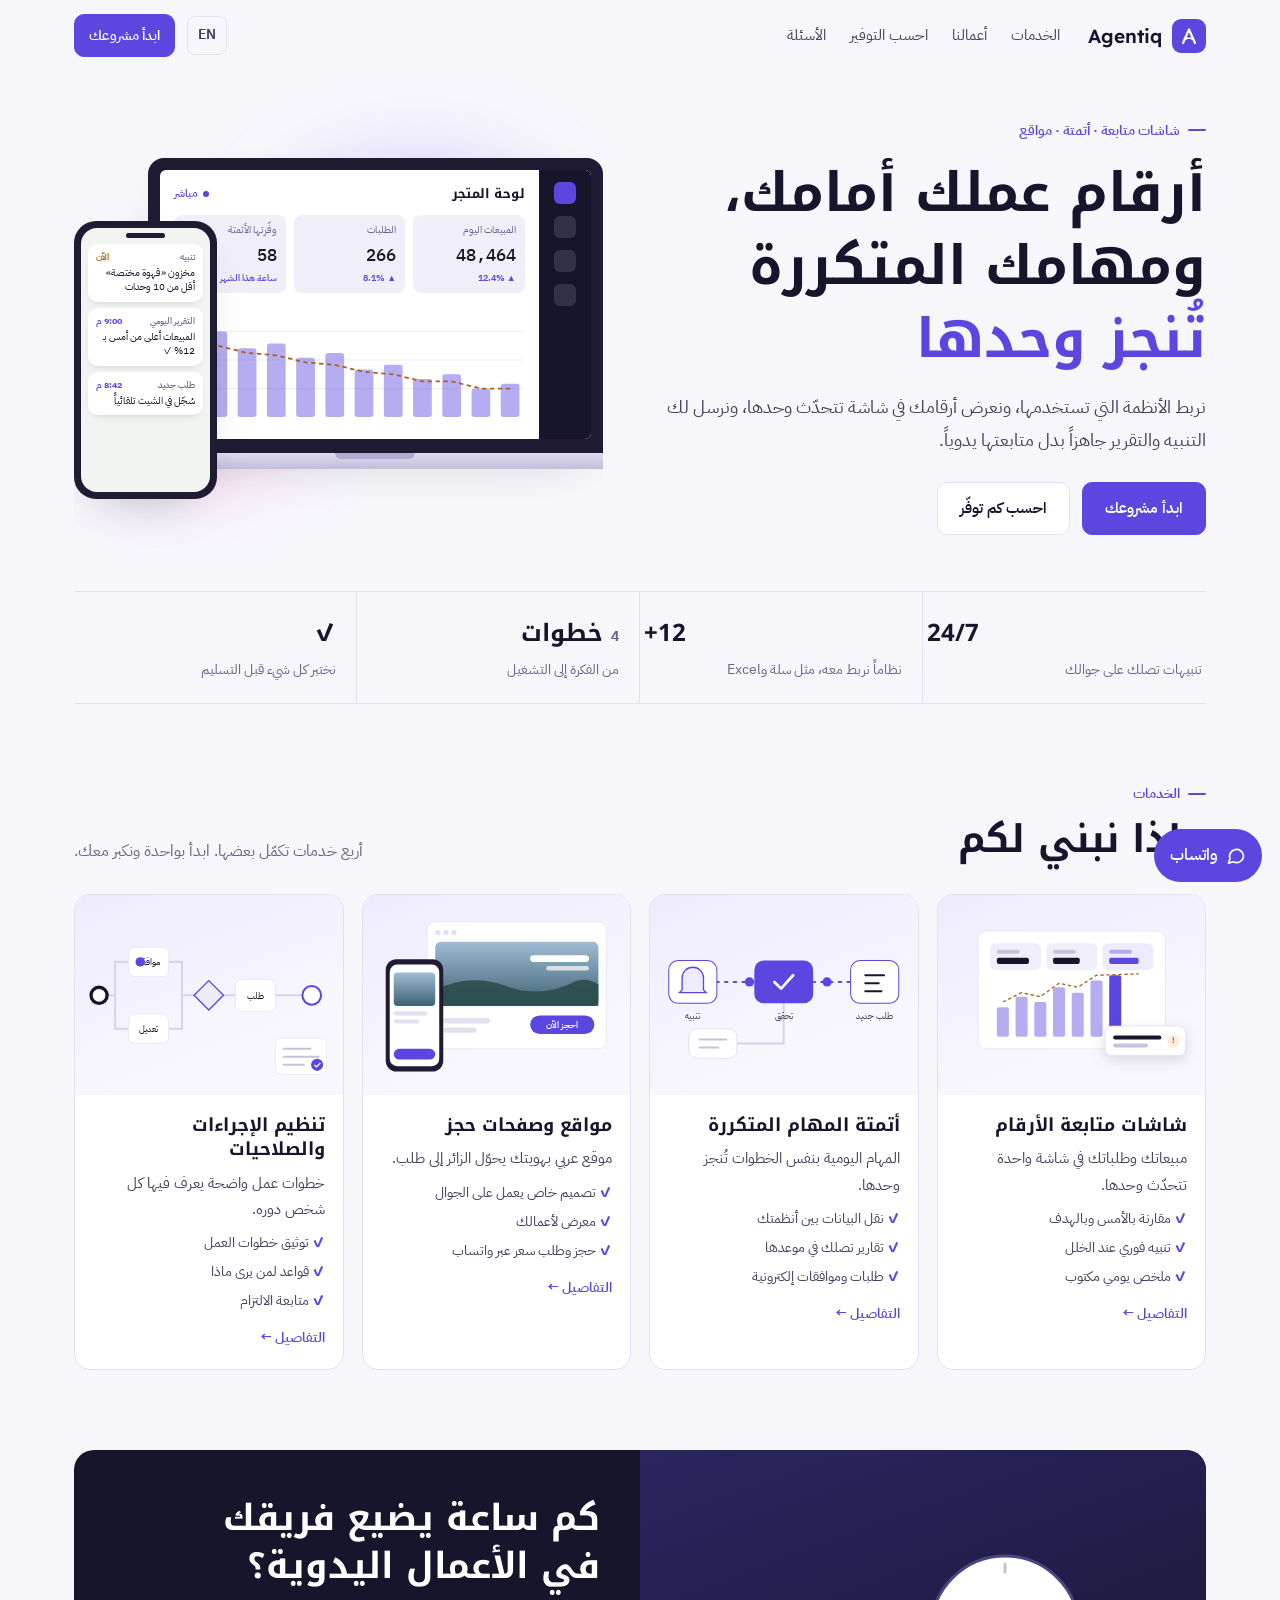
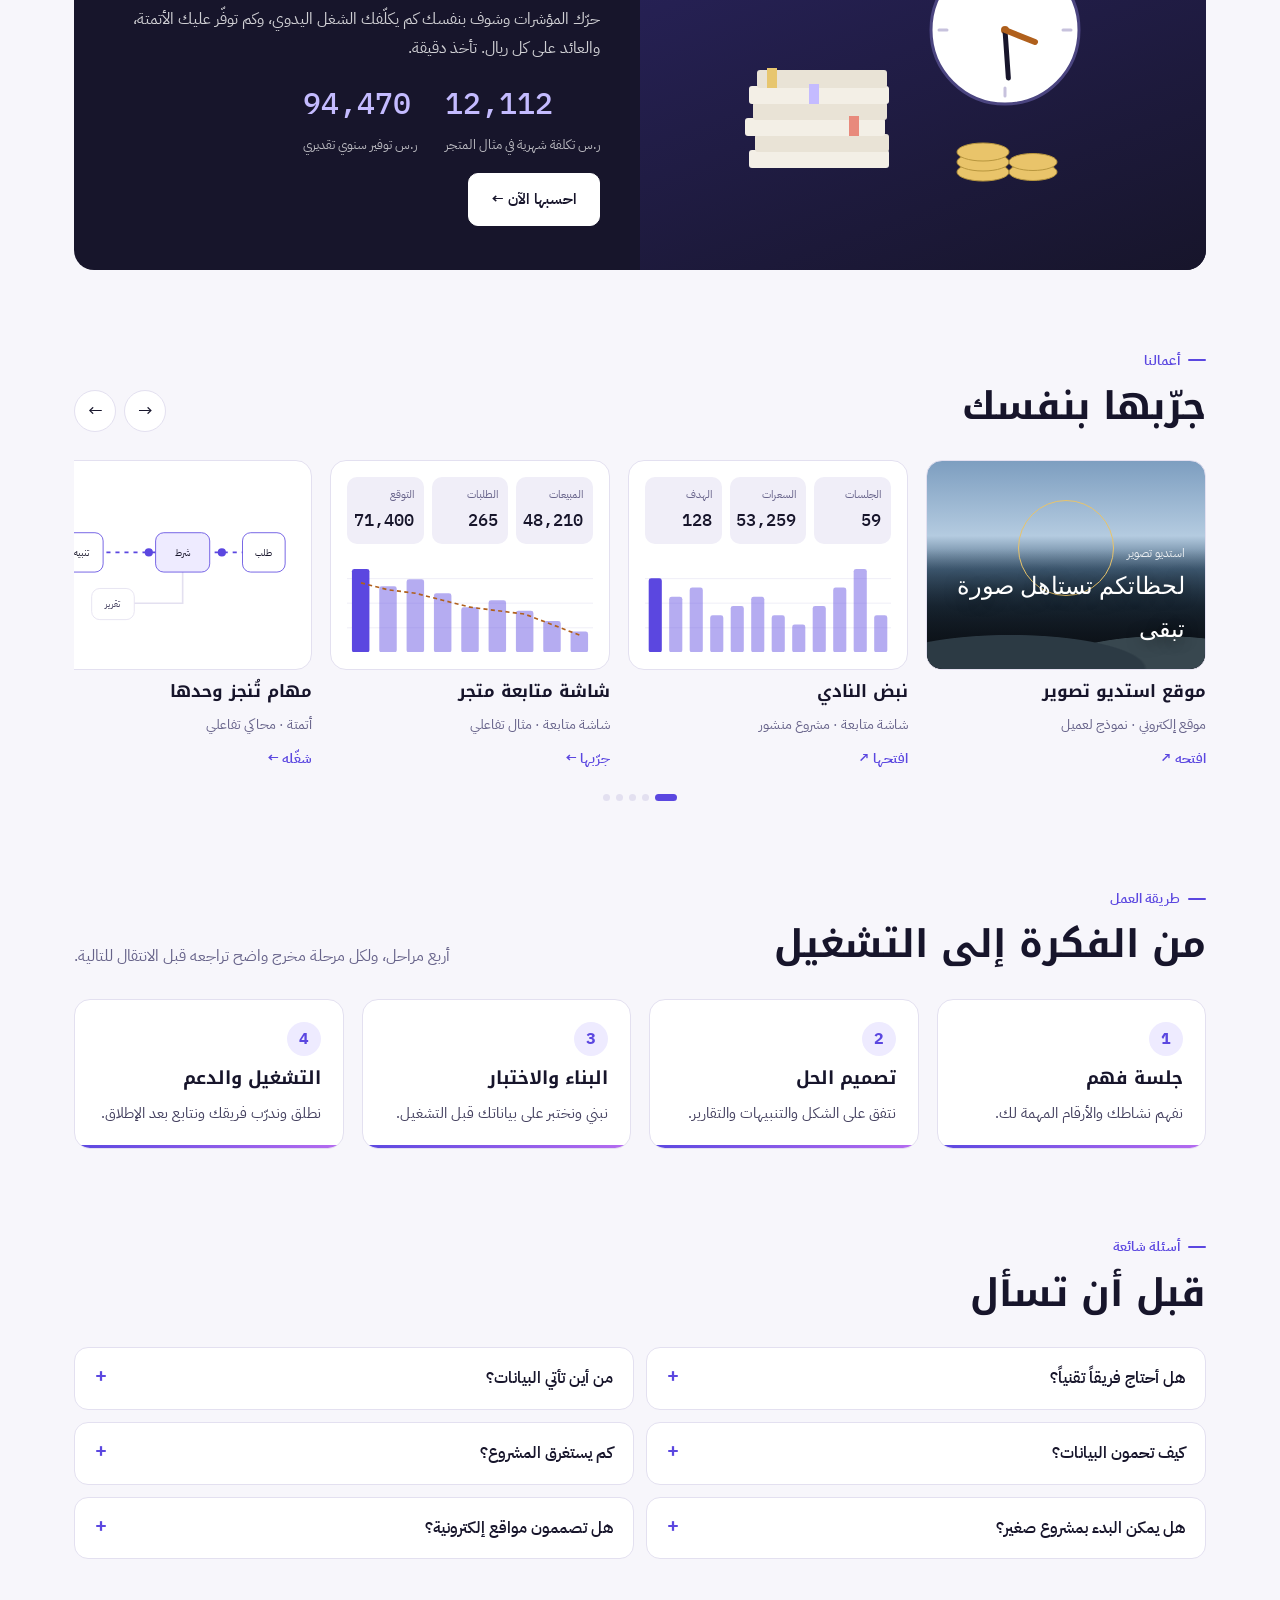
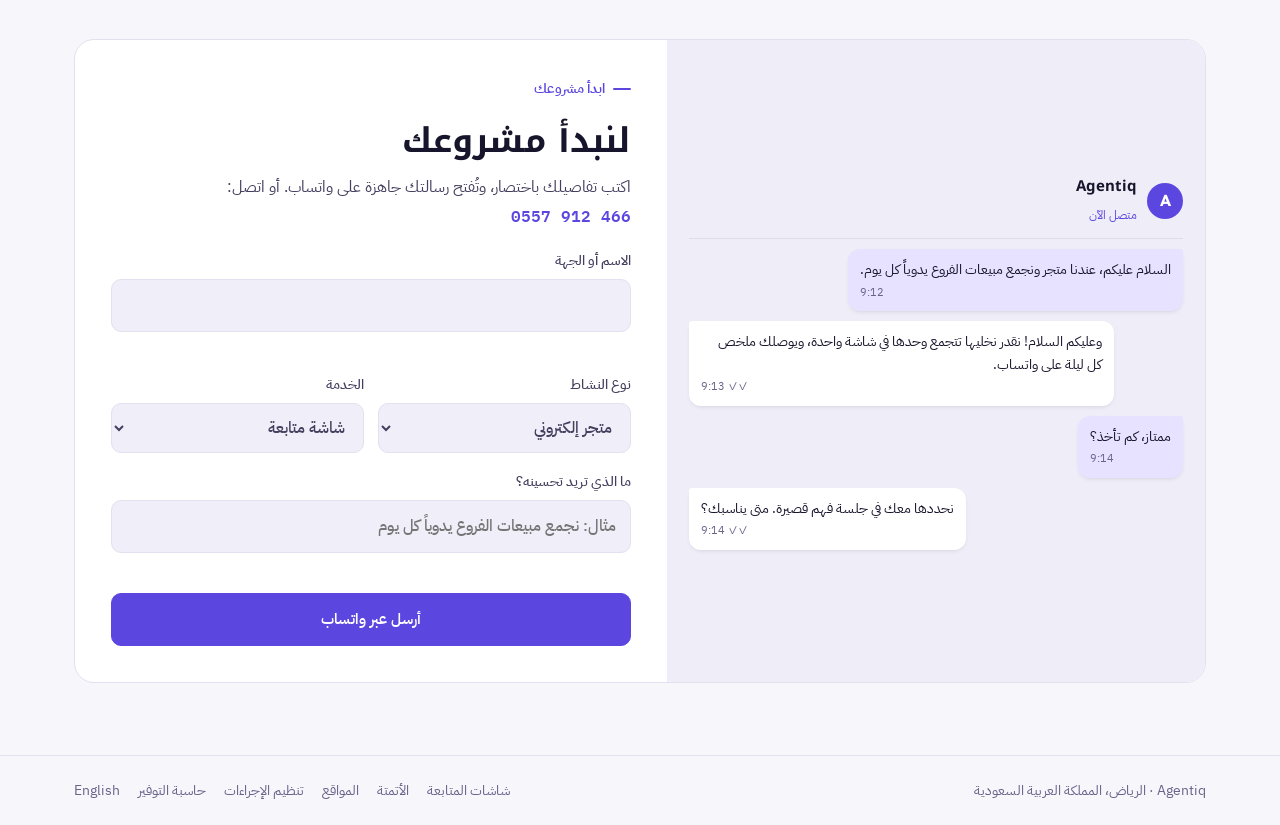
==== commit 31d6d06e: "حاسبة جديدة: كم يكلّفك الشغل اليدوي؟ مؤشرات سحب، مجالات جاهزة، قبل وبعد، توفير سنوي، عائد الاستثمار،" ====
--- a/index.html
+++ b/index.html
@@ -396,8 +396,8 @@
     </svg></div>
     <div class="txt">
       <h2>كم ساعة يضيع فريقك في الأعمال اليدوية؟</h2>
-      <p>اكتب مهامك اليومية، وتطلع لك الساعات التي تقضيها، وتكلفتها عليك، وكم توفّر عليك الأتمتة. تأخذ دقيقتين.</p>
-      <div class="stats"><div><b class="num">86</b><span>ساعة شهرياً في مثال المتجر</span></div><div><b class="num">41,712</b><span>ر.س توفير سنوي تقديري</span></div></div>
+      <p>حرّك المؤشرات وشوف بنفسك كم يكلّفك الشغل اليدوي، وكم توفّر عليك الأتمتة، والعائد على كل ريال. تأخذ دقيقة.</p>
+      <div class="stats"><div><b class="num">12,112</b><span>ر.س تكلفة شهرية في مثال المتجر</span></div><div><b class="num">94,470</b><span>ر.س توفير سنوي تقديري</span></div></div>
       <a class="btn primary" href="/hours/">احسبها الآن ←</a>
     </div>
   </div>
@@ -420,8 +420,8 @@
         <rect x="52" y="114" width="52" height="38" rx="10" fill="#fff" stroke="#E3E0F0"/><text x="78" y="137" text-anchor="middle" font-size="11" fill="#433F5E" font-family="IBM Plex Sans Arabic">تقرير</text>
         <circle r="5" fill="#5B47E0"><animateMotion dur="1.8s" repeatCount="indefinite" path="M236 70 H196"/></circle><circle r="5" fill="#5B47E0"><animateMotion dur="1.8s" begin=".9s" repeatCount="indefinite" path="M130 70 H66"/></circle></svg></div>
         <h3>مهام تُنجز وحدها</h3><small>أتمتة · محاكي تفاعلي</small><span class="go">شغّله ←</span></a>
-      <a href="/hours/"><div class="shot s-calc" aria-hidden="true"><p>توفّر الأتمتة شهرياً</p><div class="big">58<small> ساعة</small></div><p>أي 41,712 ر.س في السنة</p></div>
-        <h3>حاسبة تكلفة الأعمال اليدوية</h3><small>أداة مجانية · دقيقتان</small><span class="go">احسب ←</span></a>
+      <a href="/hours/"><div class="shot s-calc" aria-hidden="true"><p>التوفير السنوي المتوقع</p><div class="big" style="font-size:52px">94,470</div><p>ر.س · كل ريال يرجع 5.2 ريال</p></div>
+        <h3>كم يكلّفك الشغل اليدوي؟</h3><small>حاسبة مجانية · دقيقة واحدة</small><span class="go">احسب ←</span></a>
     </div>
     <div class="work-dots" id="dots" aria-hidden="true"></div>
   </section>
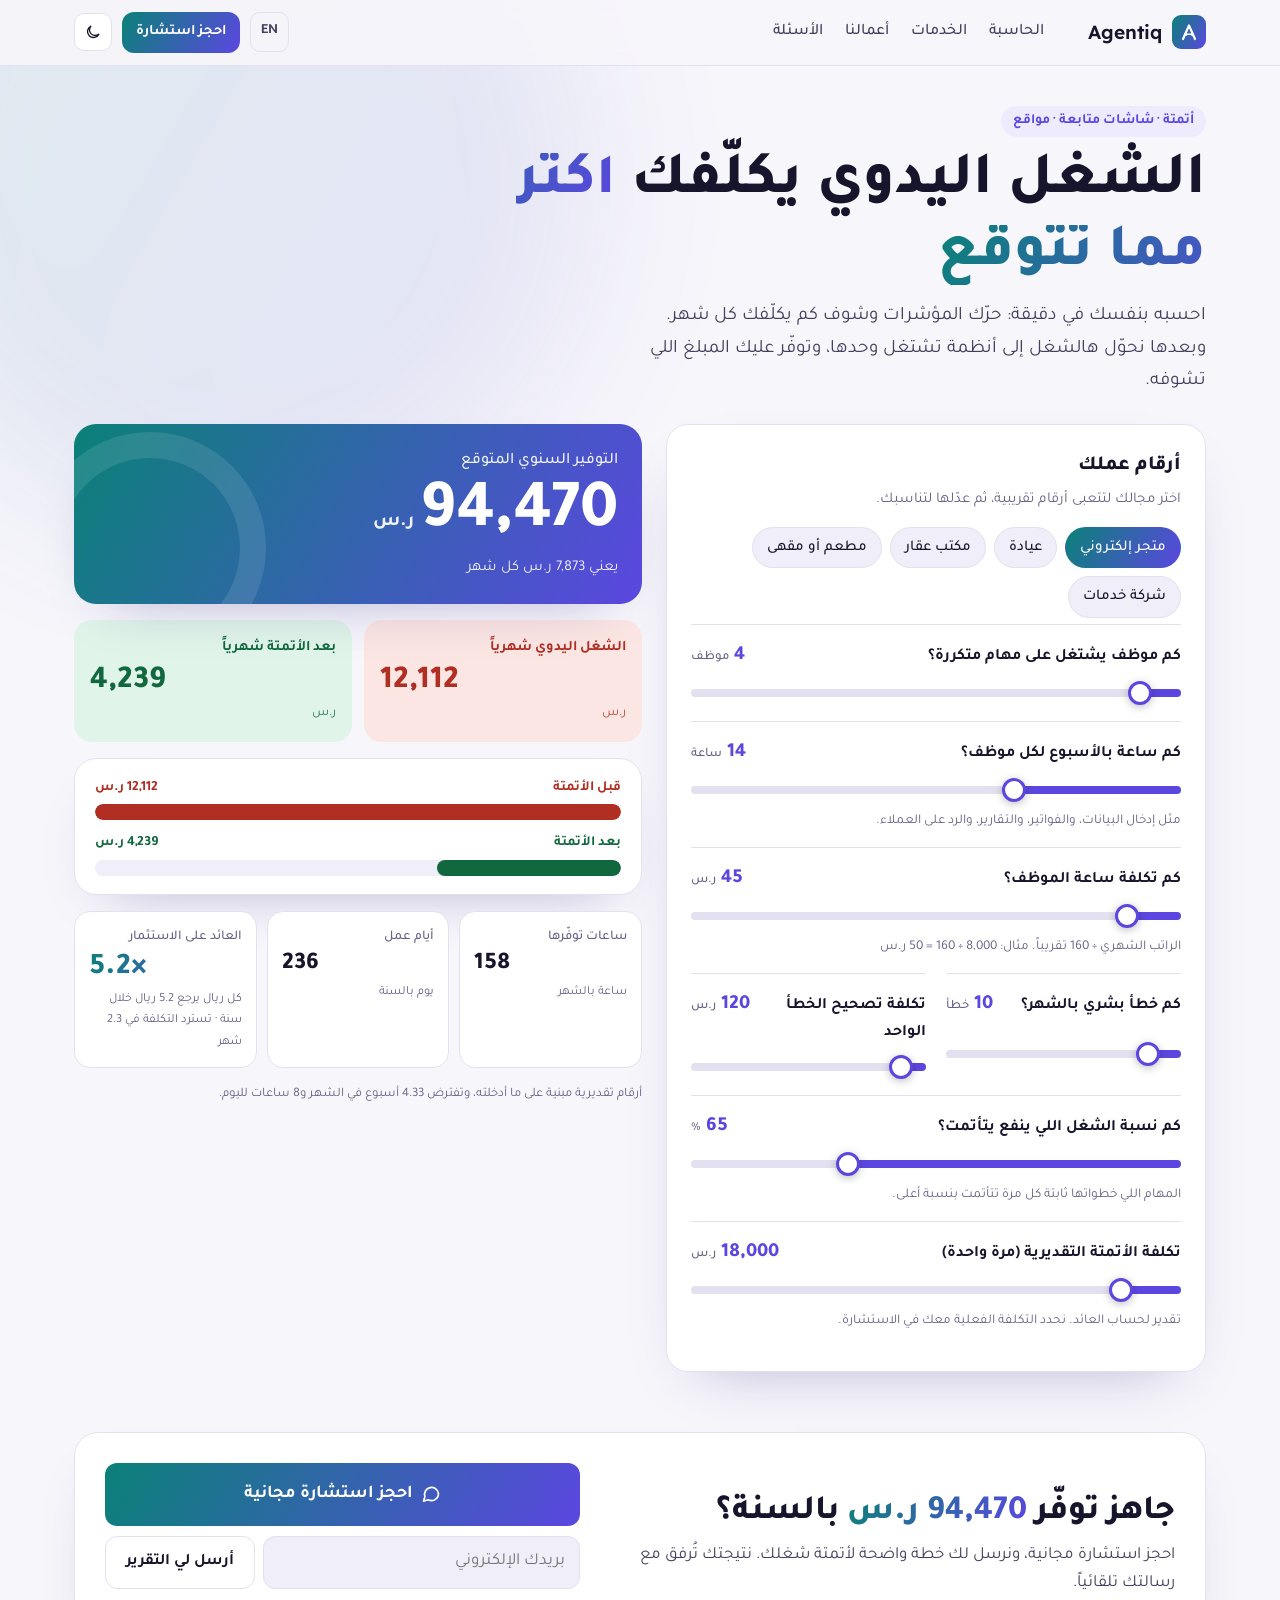
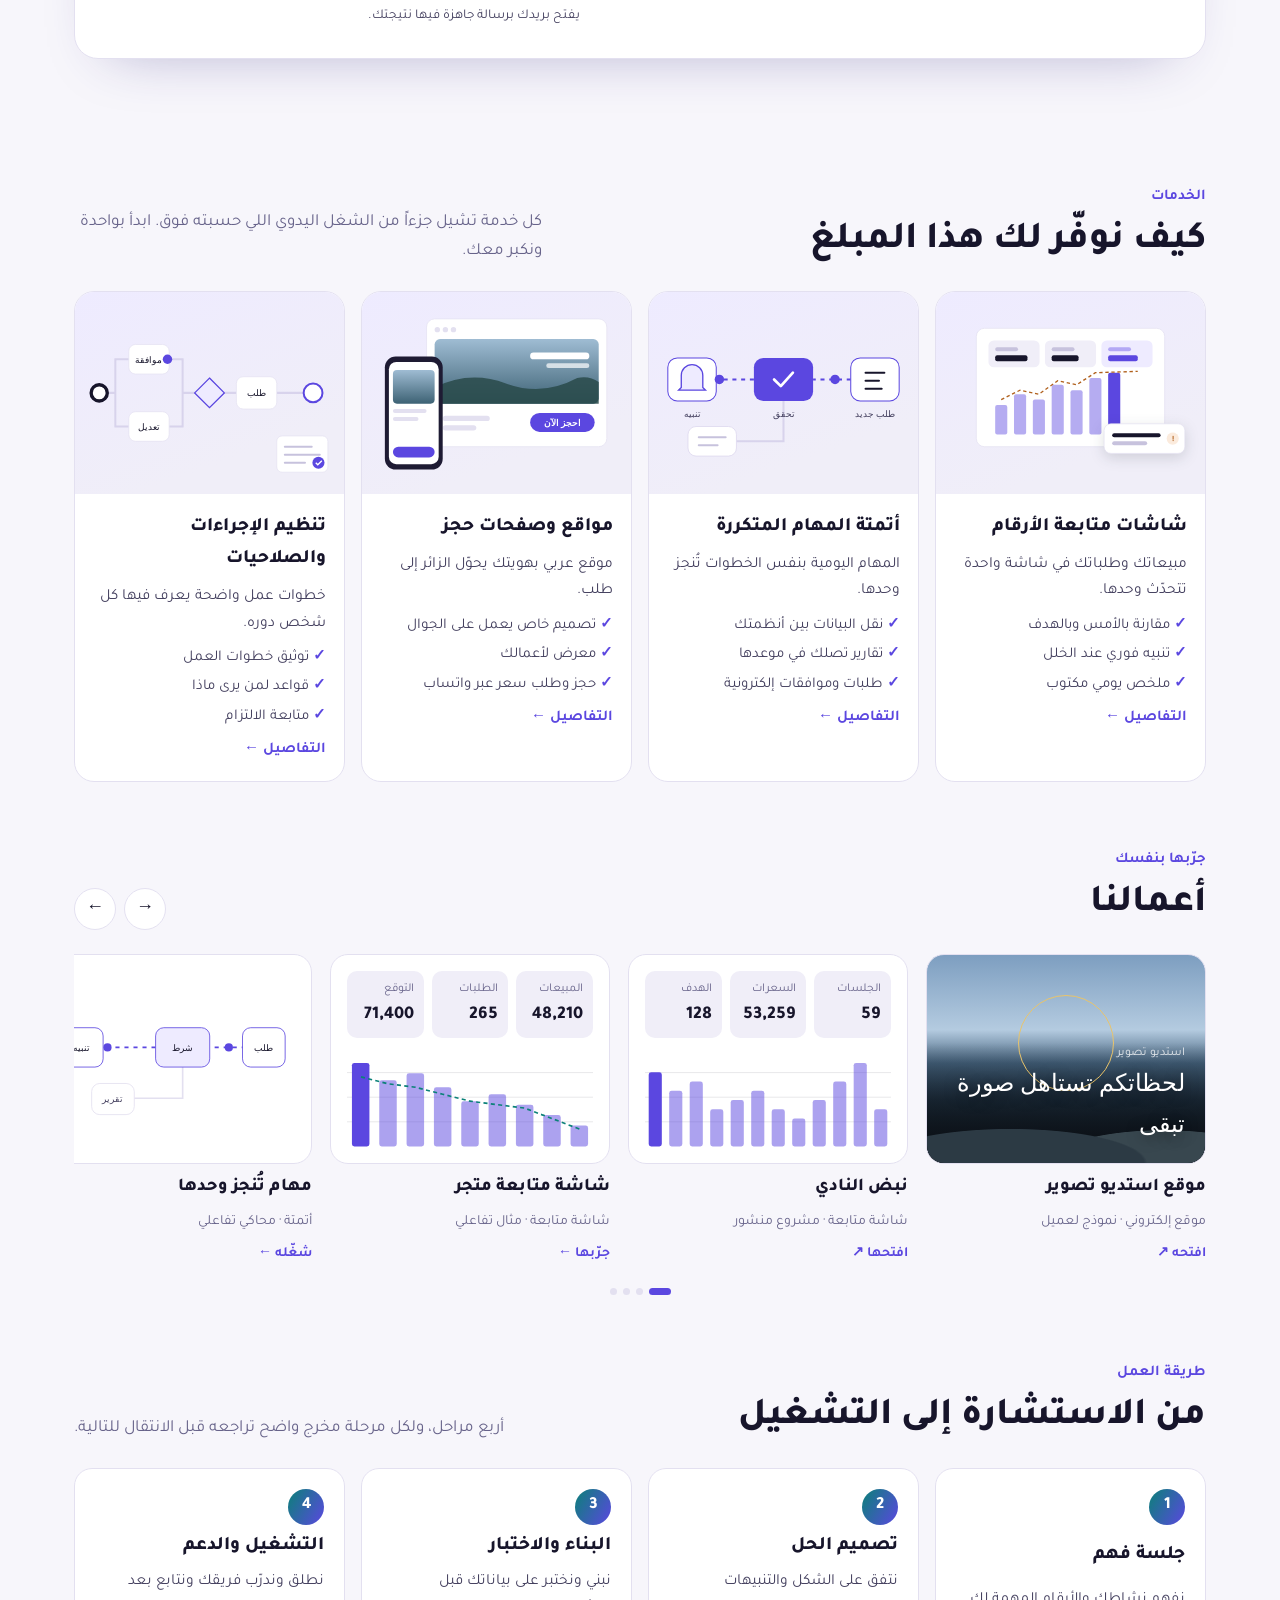
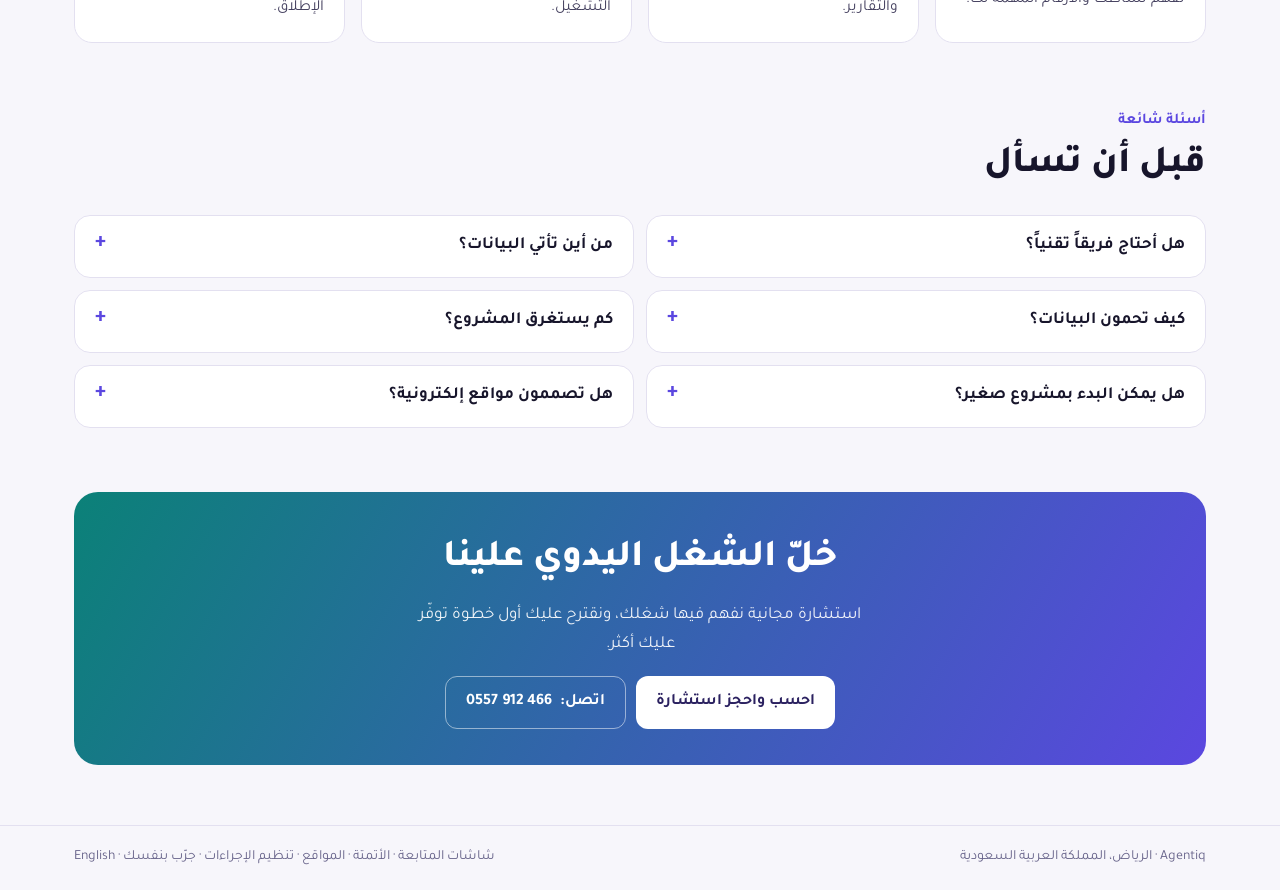
==== commit 28a8bd4c: "إعادة صياغة فكرة الموقع: الحاسبة هي الأساس في الصفحة الرئيسية، ثم كيف نوفّر لك المبلغ، وأعمالنا، وطر" ====
--- a/index.html
+++ b/index.html
@@ -3,351 +3,352 @@
 <head>
 <meta charset="utf-8">
 <meta name="viewport" content="width=device-width, initial-scale=1, viewport-fit=cover">
-<title>Agentiq | شاشات متابعة، أتمتة، ومواقع</title>
-<meta name="description" content="Agentiq: شاشات متابعة حية لأرقام عملك، أتمتة المهام المتكررة، مواقع إلكترونية بنماذج حجز، وتنظيم الإجراءات والصلاحيات.">
-<meta name="theme-color" content="#F7F6FB">
+<title>Agentiq | كم يكلّفك الشغل اليدوي؟</title>
+<meta name="description" content="Agentiq تحوّل الشغل اليدوي المتكرر إلى أنظمة تشتغل وحدها: أتمتة المهام، شاشات متابعة الأرقام، ومواقع بنماذج حجز. احسب بنفسك كم يكلّفك الشغل اليدوي وكم توفّر.">
 <link rel="canonical" href="https://sarahalolayan.github.io/">
 <link rel="alternate" hreflang="ar" href="https://sarahalolayan.github.io/">
 <link rel="alternate" hreflang="en" href="https://sarahalolayan.github.io/en/">
 <link rel="alternate" hreflang="x-default" href="https://sarahalolayan.github.io/">
+<meta name="theme-color" content="#F7F6FB" media="(prefers-color-scheme: light)">
+<meta name="theme-color" content="#14122A" media="(prefers-color-scheme: dark)">
 <link rel="icon" href="data:image/svg+xml,%3Csvg xmlns='http://www.w3.org/2000/svg' viewBox='0 0 32 32'%3E%3Crect width='32' height='32' rx='8' fill='%235B47E0'/%3E%3Cpath d='M9 25 L16 8 L23 25' fill='none' stroke='white' stroke-width='3' stroke-linecap='round' stroke-linejoin='round'/%3E%3C/svg%3E">
 <meta property="og:type" content="website">
 <meta property="og:site_name" content="Agentiq">
 <meta property="og:locale" content="ar_SA">
 <meta property="og:url" content="https://sarahalolayan.github.io/">
-<meta property="og:title" content="Agentiq | أرقام عملك أمامك، ومهامك تُنجز وحدها">
-<meta property="og:description" content="شاشات متابعة حية، أتمتة المهام المتكررة، مواقع إلكترونية بنماذج حجز، وتنظيم الإجراءات.">
+<meta property="og:title" content="Agentiq | كم يكلّفك الشغل اليدوي؟">
+<meta property="og:description" content="حرّك المؤشرات وشوف بنفسك كم يكلّفك الشغل اليدوي، وكم توفّر عليك الأتمتة.">
 <meta property="og:image" content="https://sarahalolayan.github.io/og.png">
-<meta property="og:image:width" content="1200">
-<meta property="og:image:height" content="630">
 <meta name="twitter:card" content="summary_large_image">
-<script type="application/ld+json">{"@context":"https://schema.org","@type":"Organization","name":"Agentiq","url":"https://sarahalolayan.github.io/","logo":"https://sarahalolayan.github.io/og.png","telephone":"+966557912466","areaServed":"SA","address":{"@type":"PostalAddress","addressLocality":"الرياض","addressCountry":"SA"},"description":"شاشات متابعة حية لأرقام عملك، أتمتة المهام المتكررة، مواقع إلكترونية بنماذج حجز، وتنظيم الإجراءات والصلاحيات."}</script>
+<script type="application/ld+json">{"@context":"https://schema.org","@type":"Organization","name":"Agentiq","url":"https://sarahalolayan.github.io/","logo":"https://sarahalolayan.github.io/og.png","telephone":"+966557912466","areaServed":"SA","address":{"@type":"PostalAddress","addressLocality":"الرياض","addressCountry":"SA"},"description":"نحوّل الشغل اليدوي المتكرر إلى أنظمة تشتغل وحدها: أتمتة المهام، شاشات متابعة الأرقام، ومواقع بنماذج حجز."}</script>
 <link rel="preconnect" href="https://fonts.googleapis.com">
 <link rel="preconnect" href="https://fonts.gstatic.com" crossorigin>
-<link href="https://fonts.googleapis.com/css2?family=Noto+Kufi+Arabic:wght@500;600;700&family=IBM+Plex+Sans+Arabic:wght@400;500;600&family=IBM+Plex+Mono:wght@400;500&family=Readex+Pro:wght@600&display=swap" rel="stylesheet">
+<link href="https://fonts.googleapis.com/css2?family=Tajawal:wght@400;500;700;800&family=Readex+Pro:wght@600&display=swap" rel="stylesheet">
 <script src="/assets/agentiq-config.js" defer></script>
 <style>
-  /* Light and calm: soft paper ground, deep ink, one emerald accent, warm amber only for costs. Real photos carry the warmth. */
-  :root { --bg:#F7F6FB; --surface:#FFFFFF; --sunk:#F0EEF8; --ink:#17152B; --ink-2:#433F5E; --muted:#67638A; --line:#E3E0F0;
-          --accent:#5B47E0; --accent-2:#4835C4; --accent-ink:#FFFFFF; --accent-soft:#EEEBFF; --warm:#B0601C; --warm-soft:#FBEBDD;
-          --f-display:"Noto Kufi Arabic","IBM Plex Sans Arabic",Tahoma,sans-serif; --f-body:"IBM Plex Sans Arabic",Tahoma,"Segoe UI",sans-serif;
-          --f-data:"IBM Plex Mono",ui-monospace,monospace; --shadow:0 22px 50px -28px rgba(20,33,43,.35); color-scheme:light; }
-  * { box-sizing:border-box; margin:0; padding:0; }
-  html { scroll-behavior:smooth; -webkit-text-size-adjust:100%; }
-  body { background:var(--bg); color:var(--ink); font-family:var(--f-body); font-size:16px; line-height:1.8; overflow-x:clip; }
-  a { color:inherit; text-decoration:none; }
-  button,input,select { font:inherit; color:inherit; }
-  img { max-width:100%; display:block; }
-  :focus-visible { outline:2px solid var(--accent); outline-offset:3px; }
-  h1,h2,h3 { font-family:var(--f-display); font-weight:700; line-height:1.35; text-wrap:balance; }
-  .num { font-family:var(--f-data); direction:ltr; unicode-bidi:isolate; font-variant-numeric:tabular-nums; }
-  .wrap { max-width:1180px; margin-inline:auto; padding-inline:24px; }
-  .skip { position:absolute; right:12px; top:-60px; background:var(--ink); color:#fff; padding:8px 14px; z-index:80; border-radius:8px; }
-  .skip:focus { top:12px; }
-  .eyebrow { color:var(--accent); font-size:14px; font-weight:600; display:inline-flex; align-items:center; gap:8px; }
-  .eyebrow::before { content:""; width:18px; height:2px; background:var(--accent); border-radius:2px; }
-  .btn { display:inline-flex; align-items:center; justify-content:center; gap:8px; padding:12px 22px; border-radius:10px; border:1px solid var(--line); background:var(--surface); font-weight:600; font-size:15px; cursor:pointer; transition:background .2s,border-color .2s,transform .2s; }
-  .btn:hover { border-color:var(--ink-2); }
-  .btn.primary { background:var(--accent); border-color:var(--accent); color:var(--accent-ink); }
-  .btn.primary:hover { background:var(--accent-2); border-color:var(--accent-2); }
-  .btn.sm { padding:8px 14px; font-size:14px; }
-
-  /* header */
-  header { position:sticky; top:env(safe-area-inset-top,0px); z-index:50; background:color-mix(in srgb,var(--bg) 88%,transparent); backdrop-filter:blur(10px); border-bottom:1px solid transparent; transition:border-color .2s; }
-  header.scrolled { border-bottom-color:var(--line); }
-  .hdr { display:flex; align-items:center; gap:28px; padding-block:14px; }
-  .brand { display:flex; align-items:center; gap:10px; font-family:"Readex Pro",sans-serif; font-weight:600; font-size:19px; }
-  .brand i { width:34px; height:34px; border-radius:9px; background:var(--accent); color:#fff; display:grid; place-items:center; }
-  header nav { display:flex; gap:24px; flex:1; color:var(--ink-2); font-size:15px; }
-  header nav a:hover { color:var(--accent); }
-  .hdr-end { display:flex; gap:12px; align-items:center; }
-  .lang { color:var(--ink-2); font-size:13.5px; font-weight:600; padding:6px 10px; border:1px solid var(--line); border-radius:8px; }
-
-  /* hero */
-  .hero { display:grid; grid-template-columns:minmax(0,1.05fr) minmax(0,1fr); gap:48px; align-items:center; padding-block:48px 56px; }
-  .hero h1 { font-size:clamp(32px,4.4vw,54px); margin-top:14px; }
-  .hero h1 em { font-style:normal; color:var(--accent); }
-  .hero p { font-size:18px; color:var(--ink-2); margin-top:16px; max-width:52ch; }
-  .hero .cta { display:flex; gap:12px; flex-wrap:wrap; margin-top:26px; }
-  .hero-media { position:relative; }
-  .hero-media img { width:100%; aspect-ratio:4/3.4; object-fit:cover; border-radius:20px; box-shadow:var(--shadow); }
-  .float { position:absolute; background:var(--surface); border:1px solid var(--line); border-radius:14px; box-shadow:var(--shadow); padding:14px 16px; }
-  .float.kpi { inset-inline-end:-22px; bottom:28px; min-width:220px; display:grid; gap:2px; }
-  .float.kpi span { font-size:12.5px; color:var(--muted); }
-  .float.kpi b { font-family:var(--f-data); font-size:28px; font-weight:500; line-height:1.2; direction:ltr; text-align:right; }
-  .float.kpi em { font-style:normal; font-size:12.5px; color:var(--accent); font-weight:600; }
-  .float.kpi svg { width:100%; height:34px; margin-top:4px; }
-  .float.alert { inset-inline-start:-18px; top:26px; display:flex; gap:10px; align-items:center; font-size:13.5px; max-width:260px; }
-  .float.alert i { flex:none; width:30px; height:30px; border-radius:50%; background:var(--warm-soft); color:var(--warm); display:grid; place-items:center; font-style:normal; font-weight:700; }
-  .facts { display:grid; grid-template-columns:repeat(4,minmax(0,1fr)); border-block:1px solid var(--line); }
-  .facts div { padding:20px 4px; display:grid; gap:2px; }
-  .facts div + div { border-inline-start:1px solid var(--line); padding-inline-start:20px; }
-  .facts b { font-family:var(--f-display); font-size:24px; color:var(--ink); }
-  .facts span { font-size:14px; color:var(--muted); }
-
-  section { padding-block:72px 8px; scroll-margin-top:70px; }
-  .head { display:flex; justify-content:space-between; align-items:end; gap:24px; flex-wrap:wrap; margin-bottom:28px; }
-  .head h2 { font-size:clamp(26px,3.2vw,38px); margin-top:8px; }
-  .head p { color:var(--muted); max-width:52ch; }
-
-  /* services with photos */
-  .svc { display:grid; grid-template-columns:repeat(4,minmax(0,1fr)); gap:18px; }
-  .svc a { background:var(--surface); border:1px solid var(--line); border-radius:16px; overflow:hidden; display:grid; grid-template-rows:auto 1fr; transition:transform .25s,box-shadow .25s; }
-  .svc a:hover { transform:translateY(-4px); box-shadow:var(--shadow); }
-  .svc img { width:100%; aspect-ratio:4/3; object-fit:cover; }
-  .svc .body { padding:18px; display:grid; gap:8px; align-content:start; }
-  .svc h3 { font-size:18px; }
-  .svc p { color:var(--ink-2); font-size:14.5px; }
-  .svc ul { list-style:none; display:grid; gap:4px; font-size:14px; color:var(--ink-2); }
-  .svc li::before { content:"✓ "; color:var(--accent); font-weight:700; }
-  .svc .go { color:var(--accent); font-weight:600; font-size:14px; margin-top:4px; }
-
-  /* the cost of manual work */
-  .band { display:grid; grid-template-columns:minmax(0,1fr) minmax(0,1fr); border-radius:20px; overflow:hidden; background:var(--ink); color:#fff; margin-top:72px; }
-  .band img { width:100%; height:100%; min-height:320px; object-fit:cover; }
-  .band .txt { padding:44px 40px; display:grid; gap:14px; align-content:center; }
-  .band h2 { font-size:clamp(24px,3vw,36px); }
-  .band p { color:rgba(255,255,255,.8); }
-  .band .stats { display:flex; gap:28px; flex-wrap:wrap; }
-  .band .stats b { font-family:var(--f-data); font-size:30px; font-weight:500; display:block; color:#C4BBFF; }
-  .band .stats span { font-size:13px; color:rgba(255,255,255,.7); }
-  .band .btn.primary { background:#fff; border-color:#fff; color:var(--ink); justify-self:start; }
-  .band .btn.primary:hover { background:#efedff; }
-
-  /* work: a swipeable row */
-  .row-nav { display:flex; gap:8px; }
-  .row-nav button { width:42px; height:42px; border-radius:50%; border:1px solid var(--line); background:var(--surface); cursor:pointer; font-size:18px; }
-  .row-nav button:hover { border-color:var(--accent); color:var(--accent); }
-  .work { display:grid; grid-auto-flow:column; grid-auto-columns:minmax(280px,32%); gap:18px; overflow-x:auto; scroll-snap-type:x mandatory; padding-bottom:12px; scrollbar-width:thin; }
-  .work a { scroll-snap-align:start; display:grid; gap:10px; }
-  .shot { aspect-ratio:4/3; border-radius:16px; overflow:hidden; position:relative; border:1px solid var(--line); transition:box-shadow .25s; }
-  .work a:hover .shot { box-shadow:var(--shadow); }
-  .work h3 { font-size:17px; }
-  .work small { color:var(--muted); font-size:13.5px; }
-  .work .go { color:var(--accent); font-weight:600; font-size:13.5px; }
-  .s-studio { background:linear-gradient(180deg,#7d9ec0 0%,#b4cbe0 36%,#46647f 52%,#22374a 70%,#0b121a 100%); }
-  .s-studio::before { content:""; position:absolute; inset:auto 0 0 0; height:58%; background:radial-gradient(120% 70% at 30% 100%,#2c3a44 40%,transparent 41%),radial-gradient(90% 60% at 85% 100%,#38474f 45%,transparent 46%),linear-gradient(180deg,transparent,#0b0f14 95%); }
-  .s-studio .t { position:absolute; right:20px; bottom:18px; color:#fff; text-align:right; }
-  .s-studio .t small { color:#fff; opacity:.85; display:block; font-size:12px; }
-  .s-studio .t strong { font-family:Georgia,serif; font-weight:400; font-size:24px; text-shadow:0 2px 14px rgba(0,0,0,.5); }
-  .s-studio .r { position:absolute; top:42%; left:50%; width:96px; height:96px; margin:-48px 0 0 -48px; border:1px solid #e9c46a; border-radius:50%; }
-  .s-screen { background:var(--surface); padding:16px; display:grid; gap:10px; align-content:start; }
-  .mini-k { display:grid; grid-template-columns:repeat(3,minmax(0,1fr)); gap:8px; }
-  .mini-k div { background:var(--sunk); border-radius:10px; padding:8px 10px; display:grid; }
-  .mini-k span { font-size:11px; color:var(--muted); }
-  .mini-k b { font-family:var(--f-data); font-weight:500; font-size:17px; direction:ltr; text-align:right; }
-  .shot svg { width:100%; height:auto; display:block; }
-  .s-calc { background:var(--accent-soft); display:grid; place-content:center; text-align:center; gap:4px; }
-  .s-calc .big { font-family:var(--f-data); font-size:64px; line-height:1; color:var(--accent); direction:ltr; }
-  .s-calc .big small { font-family:var(--f-body); font-size:18px; color:var(--ink-2); }
-  .s-calc p { color:var(--ink-2); font-size:14px; }
-
-  /* steps */
-  .steps { list-style:none; display:grid; grid-template-columns:repeat(4,minmax(0,1fr)); gap:18px; counter-reset:s; }
-  .steps li { background:var(--surface); border:1px solid var(--line); border-radius:16px; padding:22px; display:grid; gap:6px; }
-  .steps em { font-style:normal; width:34px; height:34px; border-radius:50%; background:var(--accent-soft); color:var(--accent); display:grid; place-items:center; font-weight:700; font-family:var(--f-data); }
-  .steps b { font-family:var(--f-display); font-size:18px; }
-  .steps p { color:var(--ink-2); font-size:14.5px; }
-
-  .faq { display:grid; grid-template-columns:repeat(2,minmax(0,1fr)); gap:12px; align-items:start; }
-  .faq details { background:var(--surface); border:1px solid var(--line); border-radius:14px; padding:16px 20px; }
-  .faq summary { cursor:pointer; list-style:none; display:flex; justify-content:space-between; gap:16px; font-weight:600; }
-  .faq summary::-webkit-details-marker { display:none; }
-  .faq summary::after { content:"+"; color:var(--accent); font-family:var(--f-data); font-size:20px; line-height:1; }
-  .faq details[open] summary::after { content:"−"; }
-  .faq p { color:var(--ink-2); margin-top:8px; font-size:15px; }
-
-  /* contact */
-  #start { padding-bottom:72px; }
-  .contact { display:grid; grid-template-columns:minmax(0,1fr) minmax(0,1.1fr); background:var(--surface); border:1px solid var(--line); border-radius:20px; overflow:hidden; }
-  .contact .pic { position:relative; min-height:100%; }
-  .contact .chat-num { font-size:14px; color:var(--ink-2); }
-  .contact .pic img { width:100%; height:100%; object-fit:cover; min-height:360px; }
-  .contact .pic .cap { position:absolute; inset:auto 18px 18px 18px; background:rgba(255,255,255,.94); border-radius:12px; padding:12px 14px; font-size:14px; display:grid; gap:2px; }
-  .contact .pic .cap b { font-family:var(--f-data); font-weight:500; direction:ltr; text-align:right; }
-  .contact form { padding:36px; display:grid; gap:16px; align-content:center; }
-  .contact h2 { font-size:clamp(24px,3vw,34px); }
-  .contact .lead { color:var(--ink-2); margin-top:-6px; }
-  form label { display:grid; gap:6px; font-size:14px; color:var(--ink-2); font-weight:500; }
-  form input,form select { width:100%; background:var(--sunk); border:1px solid var(--line); border-radius:10px; padding:11px 14px; font-size:16px; }
-  form input:focus,form select:focus { outline:0; border-color:var(--accent); background:#fff; }
-  .two { display:grid; grid-template-columns:1fr 1fr; gap:14px; }
-  .e { color:#B3261E; font-size:13px; min-height:18px; }
-  .thanks { padding:36px; display:grid; gap:10px; align-content:center; }
-  .thanks h3 { font-size:28px; }
-  .thanks p { color:var(--ink-2); }
-  .thanks a { color:var(--accent); font-weight:600; }
-  footer { border-top:1px solid var(--line); padding-block:22px calc(22px + env(safe-area-inset-bottom,0px)); font-size:14px; color:var(--muted); }
-  footer .wrap { display:flex; justify-content:space-between; gap:16px; flex-wrap:wrap; }
-  footer nav { display:flex; gap:18px; flex-wrap:wrap; }
-  footer a:hover { color:var(--accent); }
-  .fab { position:fixed; inset-inline-start:18px; bottom:calc(18px + env(safe-area-inset-bottom,0px)); z-index:40; display:flex; gap:8px; align-items:center; padding:12px 16px; border-radius:99px; background:var(--accent); color:#fff; font-weight:600; box-shadow:var(--shadow); }
-
-
-  /* ---------- device graphics (drawn in code, no photos) ---------- */
-  .stage-art { position:relative; padding:10px 0 30px; overflow-x:clip; }
-  .stage-art::before { content:""; position:absolute; inset:6% 4% 10% 8%; border-radius:50%; background:radial-gradient(closest-side,var(--accent-soft),transparent); z-index:0; }
-  .laptop { position:relative; z-index:1; width:86%; }
-  .laptop .lid { background:#1E1B33; border-radius:16px 16px 0 0; padding:12px 12px 14px; box-shadow:var(--shadow); }
-  .laptop .scr { background:#fff; border-radius:6px; aspect-ratio:16/10; overflow:hidden; display:grid; grid-template-columns:52px minmax(0,1fr); }
-  .laptop .base { height:16px; background:linear-gradient(#e0dcef,#c3bddb); border-radius:0 0 18px 18px; margin-inline:-5%; position:relative; box-shadow:0 18px 30px -18px rgba(0,0,0,.45); }
-  .laptop .base::after { content:""; position:absolute; top:0; left:50%; width:16%; height:6px; margin-left:-8%; background:#b2abcf; border-radius:0 0 8px 8px; }
-  .side { background:#17152B; display:grid; align-content:start; justify-items:center; gap:12px; padding-top:12px; }
-  .side i { width:22px; height:22px; border-radius:6px; background:rgba(255,255,255,.12); }
-  .side i:first-child { background:var(--accent); }
-  .app { padding:12px 14px; display:grid; gap:10px; align-content:start; min-width:0; }
-  .app-top { display:flex; justify-content:space-between; align-items:center; font-size:11px; color:var(--muted); }
-  .app-top b { font-family:var(--f-display); font-size:13px; color:var(--ink); }
-  .app-top .live { display:inline-flex; gap:5px; align-items:center; color:var(--accent); font-weight:600; }
-  .app-top .live::before { content:""; width:6px; height:6px; border-radius:50%; background:var(--accent); animation:blink 1.6s infinite; }
-  @keyframes blink { 50% { opacity:.25; } }
-  .k4 { display:grid; grid-template-columns:repeat(3,minmax(0,1fr)); gap:8px; }
-  .k4 div { background:var(--sunk); border-radius:8px; padding:7px 9px; display:grid; min-width:0; }
-  .k4 span { font-size:9.5px; color:var(--muted); white-space:nowrap; }
-  .k4 b { font-family:var(--f-data); font-weight:500; font-size:clamp(12px,1.35vw,17px); direction:ltr; text-align:right; }
-  .k4 em { font-style:normal; font-size:9px; color:var(--accent); font-weight:600; }
-  .app svg { width:100%; height:auto; display:block; }
-  .phone { position:absolute; z-index:2; inset-inline-end:0; bottom:0; width:27%; min-width:118px; background:#1E1B33; border-radius:22px; padding:7px; box-shadow:var(--shadow); }
-  .phone .ps { background:#F2F4F1; border-radius:16px; aspect-ratio:9/18.5; overflow:hidden; display:grid; align-content:start; gap:6px; padding:16px 7px 8px; position:relative; }
-  .phone .ps::before { content:""; position:absolute; top:5px; left:50%; width:30%; height:5px; margin-left:-15%; border-radius:4px; background:#1E1B33; }
-  .note { background:#fff; border-radius:10px; padding:7px 8px; font-size:9.5px; line-height:1.5; box-shadow:0 4px 10px -6px rgba(0,0,0,.25); }
-  .note b { display:flex; justify-content:space-between; font-size:9px; color:var(--muted); font-weight:500; margin-bottom:2px; }
-  .note b i { font-style:normal; color:var(--accent); font-weight:700; }
-  .note.warn b i { color:var(--warm); }
-  .note.new { animation:slidein 6s ease-in-out infinite; }
-  @keyframes slidein { 0%,8% { transform:translateY(-14px); opacity:0; } 16%,88% { transform:none; opacity:1; } 100% { opacity:0; } }
-
-  .illo { width:100%; aspect-ratio:4/3; display:block; background:linear-gradient(160deg,var(--accent-soft),#F8F7FD 70%); }
-  .illo.warm { background:linear-gradient(160deg,var(--warm-soft),#FBF7F1 70%); }
-  .band .art { background:linear-gradient(160deg,#2A2460,#17152B); display:grid; place-items:center; padding:24px; }
-  .band .art svg { width:min(100%,420px); height:auto; }
-  .chat { background:#EFEDF8; padding:22px; display:grid; align-content:center; gap:10px; min-height:100%; }
-  .bubble { max-width:86%; padding:10px 12px; border-radius:12px; font-size:14px; line-height:1.6; box-shadow:0 2px 6px -4px rgba(0,0,0,.3); }
-  .bubble.me { justify-self:start; background:#E7E2FF; border-start-start-radius:3px; }
-  .bubble.them { justify-self:end; background:#fff; border-start-end-radius:3px; }
-  .bubble small { display:block; text-align:left; font-size:11px; color:var(--muted); margin-top:2px; direction:ltr; }
-  .chat-head { display:flex; gap:10px; align-items:center; padding-bottom:10px; border-bottom:1px solid rgba(20,33,43,.08); }
-  .chat-head i { width:36px; height:36px; border-radius:50%; background:var(--accent); color:#fff; display:grid; place-items:center; font-style:normal; font-weight:700; font-family:"Readex Pro",sans-serif; }
-  .chat-head b { font-family:var(--f-display); font-size:15px; display:block; }
-  .chat-head small { color:var(--accent); font-size:12px; }
-  @media (prefers-reduced-motion:reduce) { .note.new, .app-top .live::before { animation:none; } }
-
-  /* ---------- more life: moving colour, growing charts, live notifications, reveals ---------- */
-  .progress { position:fixed; top:0; inset-inline:0; height:3px; background:linear-gradient(90deg,#5B47E0,#B66CF0); transform-origin:right; transform:scaleX(var(--s,0)); z-index:60; }
-  .stage-art::before { display:none; }
-  .blob { position:absolute; border-radius:50%; filter:blur(38px); opacity:.55; z-index:0; animation:float 14s ease-in-out infinite; }
-  .blob.b1 { width:58%; height:62%; background:#C4BBFF; top:2%; inset-inline-start:6%; animation-duration:22s; }
-  .blob.b2 { width:42%; height:46%; background:#F5C2E7; bottom:4%; inset-inline-end:2%; animation-delay:-5s; animation-duration:17s; }
-  .blob.b3 { width:30%; height:32%; background:#B9E4FF; top:30%; inset-inline-end:30%; animation-delay:-9s; animation-duration:20s; }
-  @keyframes float { 0%,100% { transform:translate(0,0) scale(1); } 33% { transform:translate(18px,-22px) scale(1.06); } 66% { transform:translate(-16px,14px) scale(.96); } }
-    @keyframes bob { 50% { transform:translateY(-8px); } }
-  #hero-chart rect { transform-box:fill-box; transform-origin:50% 100%; animation:grow .9s cubic-bezier(.2,.8,.2,1) both; }
-  @keyframes grow { from { transform:scaleY(0); } }
-  .note { transition:transform .45s ease, opacity .45s ease; }
-  .note.enter { transform:translateY(-12px); opacity:0; }
-  .eyebrow::before { animation:line 1.2s ease both; }
-  @keyframes line { from { width:0; } }
-  .btn.primary { position:relative; overflow:hidden; }
-  .btn.primary::after { content:""; position:absolute; inset:0; background:linear-gradient(110deg,transparent 30%,rgba(255,255,255,.35) 50%,transparent 70%); transform:translateX(120%); transition:transform .7s ease; }
-  .btn.primary:hover::after { transform:translateX(-120%); }
-  .svc a .illo { transition:transform .5s ease; }
-  .svc a:hover .illo { transform:scale(1.05); }
-  .svc a svg * { animation-play-state:paused; }
-  .svc a:hover svg *, .svc a:focus-visible svg * { animation-play-state:running; }
-  .reveal { opacity:.25; transform:translateY(26px); transition:opacity .8s ease, transform .8s cubic-bezier(.2,.7,.2,1); }
-  .reveal.in { opacity:1; transform:none; }
-  .facts b { transition:color .3s; }
-  .facts div:hover b { color:var(--accent); }
-  .steps li { position:relative; overflow:hidden; }
-  .steps li::after { content:""; position:absolute; inset:auto 0 0 0; height:3px; background:linear-gradient(90deg,#5B47E0,#B66CF0); transform:scaleX(0); transform-origin:right; transition:transform .6s ease; }
-  .steps li:hover::after, .steps li.in::after { transform:scaleX(1); }
-  .steps li.in::after { transition-delay:calc(var(--i,0) * .15s + .3s); }
-  .work-dots { display:flex; gap:6px; justify-content:center; margin-top:10px; }
-  .work-dots i { width:7px; height:7px; border-radius:99px; background:var(--line); transition:width .3s,background .3s; }
-  .work-dots i.on { width:22px; background:var(--accent); }
-  @media (prefers-reduced-motion:reduce) {
-    .blob, .laptop, .phone, #hero-chart rect, .eyebrow::before { animation:none !important; }
-    .reveal { opacity:1; transform:none; }
-  }
-  @media (max-width:1000px) {
-    .svc { grid-template-columns:repeat(2,minmax(0,1fr)); }
-    .steps { grid-template-columns:repeat(2,minmax(0,1fr)); }
-    .work { grid-auto-columns:minmax(260px,46%); }
-  }
-  @media (max-width:820px) {
-    header nav { display:none; }
-    .hero { grid-template-columns:minmax(0,1fr); gap:34px; padding-top:28px; }
-        .facts { grid-template-columns:repeat(2,minmax(0,1fr)); margin-top:20px; }
-    .facts div:nth-child(3) { border-inline-start:0; padding-inline-start:4px; }
-    .facts div:nth-child(n+3) { border-top:1px solid var(--line); }
-    .band, .contact { grid-template-columns:minmax(0,1fr); }
-    .band img { min-height:220px; max-height:260px; }
-    .band .txt, .contact form, .thanks { padding:26px 22px; }
-    .contact .pic img { min-height:220px; max-height:260px; }
-    .faq { grid-template-columns:minmax(0,1fr); }
-  }
-  @media (max-width:560px) {
-    .wrap { padding-inline:16px; }
-    .svc, .steps { grid-template-columns:minmax(0,1fr); }
-    .work { grid-auto-columns:82%; }
-    .two { grid-template-columns:minmax(0,1fr); }
-    .hdr { gap:12px; justify-content:space-between; }
-    .hdr-end .btn { padding:8px 12px; }
-    .fab span { display:none; }
-    section { padding-top:56px; }
-  }
-  @media (prefers-reduced-motion:reduce) { html { scroll-behavior:auto; } * { transition:none !important; } }
+  /* Light by default, matching the rest of the site. Dark only when the visitor's device asks for it (or the toggle),
+     using the same purple and teal family so both modes feel like one brand. */
+  :root{
+    --bg:#F7F6FB; --surface:#FFFFFF; --sunk:#F0EEF8; --ink:#17152B; --ink-2:#433F5E; --muted:#67638A; --line:#E3E0F0;
+    --accent:#5B47E0; --accent-soft:#EEEBFF;
+    --grad:linear-gradient(120deg,#0B8178 0%,#5B47E0 100%);
+    --red:#B02E22; --red-soft:#FCE6E3; --green:#11683F; --green-soft:#E0F4E9;
+    --track:#E3E0F0; --shadow:0 24px 60px -36px rgba(43,32,120,.4);
+    --f:"Tajawal","IBM Plex Sans Arabic",Tahoma,sans-serif;
+    color-scheme:light;
+  }
+  @media (prefers-color-scheme: dark){:root:not([data-theme="light"]){
+    --bg:#14122A; --surface:#1D1A38; --sunk:#232046; --ink:#EEEBFA; --ink-2:#C9C4E6; --muted:#A39EC7; --line:#302C57;
+    --accent:#8B7BFF; --accent-soft:#2A2557;
+    --grad:linear-gradient(120deg,#127A72 0%,#6A57EA 100%);
+    --red:#FF8A7A; --red-soft:#3A1F2A; --green:#4FD08E; --green-soft:#16302A;
+    --track:#353060; --shadow:0 24px 60px -30px rgba(0,0,0,.6); color-scheme:dark}}
+  :root[data-theme="dark"]{
+    --bg:#14122A; --surface:#1D1A38; --sunk:#232046; --ink:#EEEBFA; --ink-2:#C9C4E6; --muted:#A39EC7; --line:#302C57;
+    --accent:#8B7BFF; --accent-soft:#2A2557;
+    --grad:linear-gradient(120deg,#127A72 0%,#6A57EA 100%);
+    --red:#FF8A7A; --red-soft:#3A1F2A; --green:#4FD08E; --green-soft:#16302A;
+    --track:#353060; --shadow:0 24px 60px -30px rgba(0,0,0,.6); color-scheme:dark}
+
+  *{box-sizing:border-box;margin:0;padding:0}
+  html{-webkit-text-size-adjust:100%}
+  body{background:var(--bg);color:var(--ink);font-family:var(--f);font-size:17px;line-height:1.7;overflow-x:clip}
+  body::before{content:"";position:fixed;top:-20%;left:-10%;width:60vw;height:60vw;max-width:720px;max-height:720px;border-radius:50%;background:var(--grad);opacity:.10;filter:blur(80px);z-index:-1;pointer-events:none}
+  a{color:inherit;text-decoration:none}
+  button,input,select{font:inherit;color:inherit}
+  :focus-visible{outline:2px solid var(--accent);outline-offset:3px}
+  .num{font-variant-numeric:tabular-nums;direction:ltr;unicode-bidi:isolate}
+  .sr{position:absolute;width:1px;height:1px;overflow:hidden;clip:rect(0 0 0 0);white-space:nowrap}
+  .wrap{max-width:1180px;margin-inline:auto;padding-inline:24px}
+  .skip{position:absolute;right:12px;top:-60px;background:var(--ink);color:var(--bg);padding:8px 14px;border-radius:8px;z-index:80}
+  .skip:focus{top:12px}
+
+  header{position:sticky;top:env(safe-area-inset-top,0px);z-index:40;background:color-mix(in srgb,var(--bg) 86%,transparent);backdrop-filter:blur(10px);border-bottom:1px solid var(--line)}
+  .hdr{display:flex;align-items:center;justify-content:space-between;gap:16px;padding-block:12px}
+  .brand{display:flex;align-items:center;gap:10px;font-family:"Readex Pro",sans-serif;font-weight:600;font-size:19px}
+  .brand i{width:34px;height:34px;border-radius:9px;background:var(--grad);color:#fff;display:grid;place-items:center}
+  .hdr-end{display:flex;gap:10px;align-items:center}
+  .icon-btn{width:38px;height:38px;border-radius:10px;border:1px solid var(--line);background:var(--surface);display:grid;place-items:center;cursor:pointer}
+  .btn{display:inline-flex;align-items:center;justify-content:center;gap:8px;padding:12px 20px;border-radius:12px;border:1px solid var(--line);background:var(--surface);font-weight:700;font-size:16px;cursor:pointer;transition:filter .2s,transform .2s}
+  .btn:hover{transform:translateY(-1px)}
+  .btn.grad{background:var(--grad);border:0;color:#fff}
+  .btn.grad:hover{filter:brightness(1.08)}
+  .btn.sm{padding:8px 14px;font-size:14.5px}
+
+  .intro{padding-block:40px 26px;display:grid;gap:10px;max-width:760px}
+  .tag{justify-self:start;font-size:14px;font-weight:700;padding:4px 12px;border-radius:99px;background:var(--accent-soft);color:var(--accent)}
+  h1{font-size:clamp(34px,5.4vw,60px);font-weight:800;line-height:1.2}
+  .gt{background:var(--grad);-webkit-background-clip:text;background-clip:text;color:transparent}
+  .intro p{font-size:19px;color:var(--ink-2);max-width:56ch}
+
+  .layout{display:grid;grid-template-columns:minmax(0,1fr) minmax(0,1.05fr);gap:24px;align-items:start;padding-bottom:40px}
+  .card{background:var(--surface);border:1px solid var(--line);border-radius:22px;padding:24px;box-shadow:var(--shadow)}
+  .card h2{font-size:20px;font-weight:800;margin-bottom:4px}
+  .card .sub{color:var(--muted);font-size:15px}
+
+  .industries{display:flex;flex-wrap:wrap;gap:8px;margin:14px 0 6px}
+  .ind{padding:7px 14px;border-radius:99px;border:1px solid var(--line);background:var(--sunk);cursor:pointer;font-size:15px;font-weight:500}
+  .ind[aria-pressed="true"]{background:var(--grad);color:#fff;border-color:transparent}
+
+  .field{display:grid;gap:6px;padding-block:14px;border-top:1px solid var(--line);min-width:0}
+  .f-top{display:flex;justify-content:space-between;align-items:baseline;gap:12px}
+  .f-top label{font-weight:700;font-size:16px}
+  .f-top output{font-weight:800;font-size:20px;color:var(--accent);white-space:nowrap}
+  .f-top output small{font-size:13px;color:var(--muted);font-weight:500}
+  .hint{font-size:13.5px;color:var(--muted)}
+  input[type=range]{-webkit-appearance:none;appearance:none;width:100%;height:28px;background:transparent;cursor:pointer}
+  input[type=range]::-webkit-slider-runnable-track{height:8px;border-radius:99px;background:linear-gradient(to left,var(--accent) var(--fill,50%),var(--track) var(--fill,50%))}
+  input[type=range]::-moz-range-track{height:8px;border-radius:99px;background:var(--track)}
+  input[type=range]::-moz-range-progress{height:8px;border-radius:99px;background:var(--accent)}
+  input[type=range]::-webkit-slider-thumb{-webkit-appearance:none;width:24px;height:24px;margin-top:-8px;border-radius:50%;background:#fff;border:3px solid var(--accent);box-shadow:0 2px 8px rgba(0,0,0,.25)}
+  input[type=range]::-moz-range-thumb{width:20px;height:20px;border-radius:50%;background:#fff;border:3px solid var(--accent)}
+  .two{display:grid;grid-template-columns:1fr 1fr;gap:0 20px}
+
+  .results{position:sticky;top:78px;display:grid;gap:16px}
+  .hero-num{border-radius:22px;padding:24px;background:var(--grad);color:#fff;display:grid;gap:4px;box-shadow:var(--shadow);position:relative;overflow:hidden}
+  .hero-num::after{content:"";position:absolute;left:-40px;bottom:-60px;width:180px;height:180px;border-radius:50%;border:26px solid rgba(255,255,255,.1)}
+  .hero-num>span{font-size:16px;opacity:.92;font-weight:500}
+  .hero-num b{font-size:clamp(44px,6vw,68px);font-weight:800;line-height:1.05}
+  .hero-num b small{font-size:20px;font-weight:700;opacity:.92;margin-inline-start:6px}
+  .hero-num p{opacity:.92;font-size:15px}
+  .compare{display:grid;grid-template-columns:1fr 1fr;gap:12px}
+  .cmp{border-radius:18px;padding:16px;display:grid;gap:2px}
+  .cmp>span{font-size:14.5px;font-weight:700}
+  .cmp b{font-size:clamp(24px,3vw,32px);font-weight:800;line-height:1.2}
+  .cmp small{font-size:13px;opacity:.85}
+  .cmp.before{background:var(--red-soft);color:var(--red)}
+  .cmp.after{background:var(--green-soft);color:var(--green)}
+  .bars{display:grid;gap:12px;padding:18px 20px}
+  .bar{display:grid;gap:4px}
+  .bar .l{display:flex;justify-content:space-between;font-size:14px;font-weight:700}
+  .bar .t{height:16px;border-radius:99px;background:var(--sunk);overflow:hidden}
+  .bar .t i{display:block;height:100%;border-radius:99px;transition:width .35s ease}
+  .bar.before .l{color:var(--red)} .bar.after .l{color:var(--green)}
+  .bar.before .t i{background:var(--red)}
+  .bar.after .t i{background:var(--green)}
+  .stats{display:grid;grid-template-columns:repeat(3,minmax(0,1fr));gap:10px}
+  .stat{background:var(--surface);border:1px solid var(--line);border-radius:16px;padding:14px;display:grid;gap:2px;align-content:start}
+  .stat>span{font-size:13.5px;color:var(--muted);font-weight:500}
+  .stat b{font-size:24px;font-weight:800;line-height:1.2}
+  .stat small{font-size:12.5px;color:var(--muted)}
+  .stat.roi b{font-size:30px}
+  .note{font-size:13px;color:var(--muted)}
+
+  .cta{margin-block:20px 60px;border-radius:24px;padding:30px;background:var(--surface);border:1px solid var(--line);box-shadow:var(--shadow);display:grid;grid-template-columns:minmax(0,1.2fr) minmax(0,1fr);gap:24px;align-items:center;scroll-margin-top:80px}
+  .cta h2{font-size:clamp(24px,3vw,34px);font-weight:800;line-height:1.3}
+  .cta p{color:var(--ink-2);margin-top:6px}
+  .cta-actions{display:grid;gap:10px}
+  .cta-actions .btn.grad{width:100%;font-size:18px;padding:16px 20px}
+  .mail{display:flex;gap:8px}
+  .mail input{flex:1;min-width:0;border:1px solid var(--line);background:var(--sunk);border-radius:12px;padding:11px 14px;direction:ltr;text-align:right}
+  .mail input:focus{outline:0;border-color:var(--accent)}
+  .msg{font-size:13.5px;min-height:20px;color:var(--muted)}
+  .msg.err{color:var(--red)}
+  footer{border-top:1px solid var(--line);padding-block:20px calc(20px + env(safe-area-inset-bottom,0px));font-size:14px;color:var(--muted)}
+  footer .wrap{display:flex;justify-content:space-between;gap:12px;flex-wrap:wrap}
+  footer a:hover{color:var(--accent)}
+
+
+  /* header links */
+  .links{display:flex;gap:22px;flex:1;margin-inline-start:28px;color:var(--ink-2);font-size:16px;font-weight:500}
+  .links a:hover{color:var(--accent)}
+  .lang{color:var(--ink-2);font-size:14px;font-weight:700;padding:7px 10px;border:1px solid var(--line);border-radius:10px}
+
+  /* sections that follow the calculator */
+  main>section:not(.cta):not(.final){padding-block:64px 0;scroll-margin-top:80px}
+  .head{display:flex;justify-content:space-between;align-items:end;gap:20px;flex-wrap:wrap;margin-bottom:24px}
+  .head h2{font-size:clamp(26px,3.4vw,38px);font-weight:800;margin-top:6px;line-height:1.3}
+  .head p{color:var(--muted);max-width:52ch}
+  .eyebrow{color:var(--accent);font-size:15px;font-weight:700}
+  .svc{display:grid;grid-template-columns:repeat(4,minmax(0,1fr));gap:16px}
+  .svc a{background:var(--surface);border:1px solid var(--line);border-radius:20px;overflow:hidden;display:grid;grid-template-rows:auto 1fr;transition:transform .25s,box-shadow .25s}
+  .svc a:hover{transform:translateY(-4px);box-shadow:var(--shadow)}
+  .svc .illo{width:100%;aspect-ratio:4/3;display:block;background:linear-gradient(160deg,var(--accent-soft),var(--sunk) 75%)}
+  .svc a svg *{animation-play-state:paused}
+  .svc a:hover svg *,.svc a:focus-visible svg *{animation-play-state:running}
+  .svc .body{padding:18px;display:grid;gap:8px;align-content:start}
+  .svc h3{font-size:19px;font-weight:800}
+  .svc p{color:var(--ink-2);font-size:15.5px}
+  .svc ul{list-style:none;display:grid;gap:4px;font-size:15px;color:var(--ink-2)}
+  .svc li::before{content:"✓ ";color:var(--accent);font-weight:800}
+  .svc .go{color:var(--accent);font-weight:700;font-size:15px}
+  .row-nav{display:flex;gap:8px}
+  .row-nav button{width:42px;height:42px;border-radius:50%;border:1px solid var(--line);background:var(--surface);cursor:pointer;font-size:18px}
+  .row-nav button:hover{border-color:var(--accent);color:var(--accent)}
+  .work{display:grid;grid-auto-flow:column;grid-auto-columns:minmax(280px,32%);gap:18px;overflow-x:auto;scroll-snap-type:x mandatory;padding-bottom:12px;scrollbar-width:thin}
+  .work a{scroll-snap-align:start;display:grid;gap:8px}
+  .shot{aspect-ratio:4/3;border-radius:18px;overflow:hidden;position:relative;border:1px solid var(--line);transition:box-shadow .25s}
+  .work a:hover .shot{box-shadow:var(--shadow)}
+  .work h3{font-size:18px;font-weight:800}
+  .work small{color:var(--muted);font-size:14px}
+  .work .go{color:var(--accent);font-weight:700;font-size:14px}
+  .work-dots{display:flex;gap:6px;justify-content:center;margin-top:10px}
+  .work-dots i{width:7px;height:7px;border-radius:99px;background:var(--line);transition:width .3s,background .3s}
+  .work-dots i.on{width:22px;background:var(--accent)}
+  .s-studio{background:linear-gradient(180deg,#7d9ec0 0%,#b4cbe0 36%,#46647f 52%,#22374a 70%,#0b121a 100%)}
+  .s-studio::before{content:"";position:absolute;inset:auto 0 0 0;height:58%;background:radial-gradient(120% 70% at 30% 100%,#2c3a44 40%,transparent 41%),radial-gradient(90% 60% at 85% 100%,#38474f 45%,transparent 46%),linear-gradient(180deg,transparent,#0b0f14 95%)}
+  .s-studio .t{position:absolute;right:20px;bottom:18px;color:#fff;text-align:right}
+  .s-studio .t small{color:#fff;opacity:.85;display:block;font-size:12px}
+  .s-studio .t strong{font-family:Georgia,serif;font-weight:400;font-size:24px;text-shadow:0 2px 14px rgba(0,0,0,.5)}
+  .s-studio .r{position:absolute;top:42%;left:50%;width:96px;height:96px;margin:-48px 0 0 -48px;border:1px solid #e9c46a;border-radius:50%}
+  .s-screen{background:var(--surface);padding:16px;display:grid;gap:10px;align-content:start}
+  .mini-k{display:grid;grid-template-columns:repeat(3,minmax(0,1fr));gap:8px}
+  .mini-k div{background:var(--sunk);border-radius:10px;padding:8px 10px;display:grid}
+  .mini-k span{font-size:12px;color:var(--muted)}
+  .mini-k b{font-weight:800;font-size:18px;direction:ltr;text-align:right;font-variant-numeric:tabular-nums}
+  .shot svg{width:100%;height:auto;display:block}
+  .steps{list-style:none;display:grid;grid-template-columns:repeat(4,minmax(0,1fr));gap:16px}
+  .steps li{background:var(--surface);border:1px solid var(--line);border-radius:18px;padding:20px;display:grid;gap:6px}
+  .steps em{font-style:normal;width:36px;height:36px;border-radius:50%;background:var(--grad);color:#fff;display:grid;place-items:center;font-weight:800}
+  .steps b{font-size:19px;font-weight:800}
+  .steps p{color:var(--ink-2);font-size:15.5px}
+  .faq{display:grid;grid-template-columns:repeat(2,minmax(0,1fr));gap:12px;align-items:start}
+  .faq details{background:var(--surface);border:1px solid var(--line);border-radius:16px;padding:16px 20px}
+  .faq summary{cursor:pointer;list-style:none;display:flex;justify-content:space-between;gap:16px;font-weight:700;font-size:17px}
+  .faq summary::-webkit-details-marker{display:none}
+  .faq summary::after{content:"+";color:var(--accent);font-size:22px;line-height:1}
+  .faq details[open] summary::after{content:"−"}
+  .faq p{color:var(--ink-2);margin-top:8px;font-size:16px}
+  .faq a{color:var(--accent);font-weight:700}
+  .final{margin-block:64px 60px;border-radius:24px;padding:36px 30px;background:var(--grad);color:#fff;text-align:center;display:grid;gap:10px;justify-items:center}
+  .final h2{font-size:clamp(26px,3.4vw,38px);font-weight:800}
+  .final p{opacity:.92;max-width:52ch}
+  .final-actions{display:flex;gap:10px;flex-wrap:wrap;justify-content:center;margin-top:6px}
+  .final .btn.grad{background:#fff;color:#2b2160}
+  .final .btn:not(.grad){background:transparent;color:#fff;border-color:rgba(255,255,255,.5)}
+  @media (max-width:1000px){.svc,.steps{grid-template-columns:repeat(2,minmax(0,1fr))}.work{grid-auto-columns:minmax(260px,46%)}.links{display:none}}
+  @media (max-width:560px){.svc,.steps,.faq{grid-template-columns:minmax(0,1fr)}.work{grid-auto-columns:82%}.hdr-end .lang{display:none}}
+  .dock{display:none}
+  @media (max-width:900px){
+    .layout,.cta{grid-template-columns:minmax(0,1fr)}
+    .results{position:static}
+    .dock{position:fixed;inset-inline:0;bottom:0;z-index:30;display:flex;justify-content:space-between;align-items:center;gap:10px;padding:10px 16px calc(10px + env(safe-area-inset-bottom,0px));background:var(--grad);color:#fff;font-weight:700}
+    .dock[hidden]{display:none}
+    .dock b{font-size:20px}
+    .dock a{background:#fff;color:#2b2160;border-radius:10px;padding:7px 12px;font-size:14px;white-space:nowrap}
+    body{padding-bottom:64px}
+  }
+  @media (max-width:560px){
+    .wrap{padding-inline:16px}
+    .card{padding:18px}
+    .two{grid-template-columns:minmax(0,1fr)}
+    .stats{grid-template-columns:minmax(0,1fr) minmax(0,1fr)}
+    .stats .roi{grid-column:1/-1}
+    .mail{flex-direction:column}
+    .cta{padding:22px}
+  }
+  @media (prefers-reduced-motion:reduce){*{transition:none!important}}
 </style>
 </head>
 <body>
 <a class="skip" href="#main">تخطَّ إلى المحتوى</a>
-<div class="progress" id="progress" aria-hidden="true"></div>
-<header id="hdr"><div class="wrap hdr">
-  <a class="brand" href="/" aria-label="Agentiq"><i aria-hidden="true"><svg width="20" height="20" viewBox="0 0 20 20" fill="none" stroke="currentColor" stroke-width="2.2" stroke-linecap="round" stroke-linejoin="round"><path d="M4 17 L10 3.5 L16 17"/><circle cx="7" cy="12.2" r="1.5" fill="currentColor" stroke="none"/><circle cx="13" cy="12.2" r="1.5" fill="currentColor" stroke="none"/><path d="M8.6 12.2 H11.4" stroke-width="1.5"/></svg></i><span lang="en">Agentiq</span></a>
-  <nav aria-label="الأقسام"><a href="#services">الخدمات</a><a href="#work">أعمالنا</a><a href="/hours/">احسب التوفير</a><a href="#faq">الأسئلة</a></nav>
-  <div class="hdr-end"><a class="lang" href="/en/" lang="en" hreflang="en">EN</a><a class="btn primary sm" href="#start">ابدأ مشروعك</a></div>
+<header><div class="wrap hdr">
+  <a class="brand" href="/" aria-label="Agentiq، الصفحة الرئيسية"><i aria-hidden="true"><svg width="20" height="20" viewBox="0 0 20 20" fill="none" stroke="currentColor" stroke-width="2.2" stroke-linecap="round" stroke-linejoin="round"><path d="M4 17 L10 3.5 L16 17"/><circle cx="7" cy="12.2" r="1.5" fill="currentColor" stroke="none"/><circle cx="13" cy="12.2" r="1.5" fill="currentColor" stroke="none"/><path d="M8.6 12.2 H11.4" stroke-width="1.5"/></svg></i><span lang="en">Agentiq</span></a>
+  <nav class="links" aria-label="الأقسام"><a href="#calc">الحاسبة</a><a href="#services">الخدمات</a><a href="#work">أعمالنا</a><a href="#faq">الأسئلة</a></nav>
+  <div class="hdr-end">
+    <a class="lang" href="/en/" lang="en" hreflang="en">EN</a>
+    <a class="btn sm grad" href="#cta">احجز استشارة</a>
+    <button class="icon-btn" id="theme" type="button" aria-label="الوضع الداكن" aria-pressed="false"><svg width="18" height="18" viewBox="0 0 24 24" fill="none" stroke="currentColor" stroke-width="1.8"><path d="M20 14.5A8 8 0 1 1 9.5 4a6.5 6.5 0 0 0 10.5 10.5z"/></svg></button>
+  </div>
 </div></header>
 
-<main id="main">
-<div class="wrap">
-  <section class="hero" aria-label="البداية" style="padding-top:40px">
+<main class="wrap" id="main">
+  <div id="calc"></div>
+  <div class="intro">
+    <span class="tag">أتمتة · شاشات متابعة · مواقع</span>
+    <h1>الشغل اليدوي يكلّفك <span class="gt">أكثر مما تتوقع</span></h1>
+    <p>احسبه بنفسك في دقيقة: حرّك المؤشرات وشوف كم يكلّفك كل شهر. وبعدها نحوّل هالشغل إلى أنظمة تشتغل وحدها، وتوفّر عليك المبلغ اللي تشوفه.</p>
+  </div>
+
+  <div class="layout">
+    <section class="card" aria-labelledby="in-h">
+      <h2 id="in-h">أرقام عملك</h2>
+      <p class="sub">اختر مجالك لتتعبى أرقام تقريبية، ثم عدّلها لتناسبك.</p>
+      <div class="industries" id="industries" role="group" aria-label="مجال العمل">
+        <button class="ind" type="button" data-k="store" aria-pressed="true">متجر إلكتروني</button>
+        <button class="ind" type="button" data-k="clinic" aria-pressed="false">عيادة</button>
+        <button class="ind" type="button" data-k="realty" aria-pressed="false">مكتب عقار</button>
+        <button class="ind" type="button" data-k="food" aria-pressed="false">مطعم أو مقهى</button>
+        <button class="ind" type="button" data-k="services" aria-pressed="false">شركة خدمات</button>
+      </div>
+
+      <div class="field">
+        <div class="f-top"><label for="emp">كم موظف يشتغل على مهام متكررة؟</label><output for="emp" id="o-emp"></output></div>
+        <input type="range" id="emp" min="1" max="50" step="1">
+      </div>
+      <div class="field">
+        <div class="f-top"><label for="hrs">كم ساعة بالأسبوع لكل موظف؟</label><output for="hrs" id="o-hrs"></output></div>
+        <input type="range" id="hrs" min="1" max="40" step="1">
+        <span class="hint">مثل إدخال البيانات، والفواتير، والتقارير، والرد على العملاء.</span>
+      </div>
+      <div class="field">
+        <div class="f-top"><label for="rate">كم تكلفة ساعة الموظف؟</label><output for="rate" id="o-rate"></output></div>
+        <input type="range" id="rate" min="20" max="300" step="5">
+        <span class="hint">الراتب الشهري ÷ 160 تقريباً. مثال: 8,000 ÷ 160 = 50 ر.س</span>
+      </div>
+      <div class="two">
+        <div class="field">
+          <div class="f-top"><label for="err">كم خطأ بشري بالشهر؟</label><output for="err" id="o-err"></output></div>
+          <input type="range" id="err" min="0" max="100" step="1">
+        </div>
+        <div class="field">
+          <div class="f-top"><label for="errc">تكلفة تصحيح الخطأ الواحد</label><output for="errc" id="o-errc"></output></div>
+          <input type="range" id="errc" min="0" max="2000" step="10">
+        </div>
+      </div>
+      <div class="field">
+        <div class="f-top"><label for="auto">كم نسبة الشغل اللي ينفع يتأتمت؟</label><output for="auto" id="o-auto"></output></div>
+        <input type="range" id="auto" min="10" max="90" step="5">
+        <span class="hint">المهام اللي خطواتها ثابتة كل مرة تتأتمت بنسبة أعلى.</span>
+      </div>
+      <div class="field">
+        <div class="f-top"><label for="inv">تكلفة الأتمتة التقديرية (مرة واحدة)</label><output for="inv" id="o-inv"></output></div>
+        <input type="range" id="inv" min="3000" max="150000" step="1000">
+        <span class="hint">تقدير لحساب العائد. نحدد التكلفة الفعلية معك في الاستشارة.</span>
+      </div>
+    </section>
+
+    <section class="results" aria-labelledby="out-h" aria-live="polite">
+      <h2 id="out-h" class="sr">النتيجة</h2>
+      <div class="hero-num">
+        <span>التوفير السنوي المتوقع</span>
+        <b><span class="num" id="r-year">0</span><small>ر.س</small></b>
+        <p>يعني <span class="num" id="r-month-save">0</span> ر.س كل شهر</p>
+      </div>
+      <div class="compare">
+        <div class="cmp before"><span>الشغل اليدوي شهرياً</span><b class="num" id="r-before">0</b><small>ر.س</small></div>
+        <div class="cmp after"><span>بعد الأتمتة شهرياً</span><b class="num" id="r-after">0</b><small>ر.س</small></div>
+      </div>
+      <div class="card bars" aria-hidden="true">
+        <div class="bar before"><div class="l"><span>قبل الأتمتة</span><span><span class="num" id="b-before">0</span> ر.س</span></div><div class="t"><i id="bb" style="width:100%"></i></div></div>
+        <div class="bar after"><div class="l"><span>بعد الأتمتة</span><span><span class="num" id="b-after">0</span> ر.س</span></div><div class="t"><i id="ba" style="width:40%"></i></div></div>
+      </div>
+      <div class="stats">
+        <div class="stat"><span>ساعات توفّرها</span><b class="num" id="r-hours">0</b><small>ساعة بالشهر</small></div>
+        <div class="stat"><span>أيام عمل</span><b class="num" id="r-days">0</b><small>يوم بالسنة</small></div>
+        <div class="stat roi"><span>العائد على الاستثمار</span><b class="num gt" id="r-roi">0</b><small id="r-pay">كل ريال يرجع لك</small></div>
+      </div>
+      <p class="note">أرقام تقديرية مبنية على ما أدخلته، وتفترض 4.33 أسبوع في الشهر و8 ساعات لليوم.</p>
+    </section>
+  </div>
+
+  <section class="cta" id="cta" aria-labelledby="cta-h">
     <div>
-      <span class="eyebrow">شاشات متابعة · أتمتة · مواقع</span>
-      <h1>أرقام عملك أمامك، ومهامك المتكررة <em>تُنجز وحدها</em></h1>
-      <p>نربط الأنظمة التي تستخدمها، ونعرض أرقامك في شاشة تتحدّث وحدها، ونرسل لك التنبيه والتقرير جاهزاً بدل متابعتها يدوياً.</p>
-      <div class="cta"><a class="btn primary" href="#start">ابدأ مشروعك</a><a class="btn" href="/hours/">احسب كم توفّر</a></div>
+      <h2 id="cta-h">جاهز توفّر <span class="gt"><span class="num" id="c-year">0</span> ر.س</span> بالسنة؟</h2>
+      <p>احجز استشارة مجانية، ونرسل لك خطة واضحة لأتمتة شغلك. نتيجتك تُرفق مع رسالتك تلقائياً.</p>
     </div>
-    <div class="stage-art" aria-hidden="true">
-      <span class="blob b1"></span><span class="blob b2"></span><span class="blob b3"></span>
-      <div class="laptop"><div class="lid"><div class="scr">
-        <div class="side"><i></i><i></i><i></i><i></i></div>
-        <div class="app">
-          <div class="app-top"><b>لوحة المتجر</b><span class="live">مباشر</span></div>
-          <div class="k4">
-            <div><span>المبيعات اليوم</span><b id="k-sales">48,210</b><em>▲ 12.4%</em></div>
-            <div><span>الطلبات</span><b id="k-orders">265</b><em>▲ 8.1%</em></div>
-            <div><span>وفّرتها الأتمتة</span><b>58</b><em>ساعة هذا الشهر</em></div>
-          </div>
-          <svg viewBox="0 0 400 130" id="hero-chart"></svg>
-        </div>
-      </div></div><div class="base"></div></div>
-      <div class="phone"><div class="ps">
-        <div class="note new warn"><b><span>تنبيه</span><i>الآن</i></b>مخزون «قهوة مختصة» أقل من 10 وحدات</div>
-        <div class="note"><b><span>التقرير اليومي</span><i>9:00 م</i></b>المبيعات أعلى من أمس بـ 12% ✓</div>
-        <div class="note"><b><span>طلب جديد</span><i>8:42 م</i></b>سُجّل في الشيت تلقائياً</div>
-      </div></div>
+    <div class="cta-actions">
+      <a class="btn grad" id="wa" href="https://wa.me/966557912466" target="_blank" rel="noopener"><svg width="20" height="20" viewBox="0 0 24 24" fill="none" stroke="currentColor" stroke-width="2" stroke-linecap="round" stroke-linejoin="round" aria-hidden="true"><path d="M21 11.5a8.4 8.4 0 0 1-12.4 7.4L3 20.5l1.7-5.3A8.4 8.4 0 1 1 21 11.5z"/></svg>احجز استشارة مجانية</a>
+      <form class="mail" id="mail" novalidate>
+        <label for="em" class="sr">بريدك الإلكتروني</label>
+        <input id="em" type="email" inputmode="email" autocomplete="email" placeholder="بريدك الإلكتروني">
+        <button class="btn" type="submit">أرسل لي التقرير</button>
+      </form>
+      <p class="msg" id="msg">يفتح بريدك برسالة جاهزة فيها نتيجتك.</p>
     </div>
   </section>
-
-  <div class="facts">
-    <div><b class="num">24/7</b><span>تنبيهات تصلك على جوالك</span></div>
-    <div><b class="num" data-count="12" data-prefix="+">+12</b><span>نظاماً نربط معه، مثل سلة وExcel</span></div>
-    <div><b><span class="num" data-count="4">4</span> خطوات</b><span>من الفكرة إلى التشغيل</span></div>
-    <div><b>✓</b><span>نختبر كل شيء قبل التسليم</span></div>
-  </div>
-
-  <section id="services">
-    <div class="head"><div><span class="eyebrow">الخدمات</span><h2>ماذا نبني لكم</h2></div><p>أربع خدمات تكمّل بعضها. ابدأ بواحدة ونكبر معك.</p></div>
+<section id="services">
+    <div class="head"><div><span class="eyebrow">الخدمات</span><h2>كيف نوفّر لك هذا المبلغ</h2></div><p>كل خدمة تشيل جزءاً من الشغل اليدوي اللي حسبته فوق. ابدأ بواحدة ونكبر معك.</p></div>
     <div class="svc">
       <a href="/services/dashboards/"><svg class="illo" viewBox="0 0 400 300" aria-hidden="true"><rect x="60" y="54" width="280" height="176" rx="12" fill="#fff" stroke="#E3E0F0"/>
    <rect x="78" y="72" width="76" height="40" rx="8" fill="#F0EEF8"/><rect x="162" y="72" width="76" height="40" rx="8" fill="#F0EEF8"/><rect x="246" y="72" width="76" height="40" rx="8" fill="#EEEBFF"/>
@@ -384,26 +385,8 @@
         <div class="body"><h3>تنظيم الإجراءات والصلاحيات</h3><p>خطوات عمل واضحة يعرف فيها كل شخص دوره.</p><ul><li>توثيق خطوات العمل</li><li>قواعد لمن يرى ماذا</li><li>متابعة الالتزام</li></ul><span class="go">التفاصيل ←</span></div></a>
     </div>
   </section>
-
-  <div class="band">
-    <div class="art" aria-hidden="true"><svg viewBox="0 0 420 300">
-      <g transform="translate(36 120)"><rect x="0" y="120" width="140" height="18" rx="3" fill="#F3EFE6"/><rect x="6" y="104" width="134" height="18" rx="3" fill="#E9E3D6"/><rect x="-4" y="88" width="140" height="18" rx="3" fill="#F3EFE6"/><rect x="4" y="72" width="134" height="18" rx="3" fill="#E9E3D6"/><rect x="0" y="56" width="140" height="18" rx="3" fill="#F3EFE6"/><rect x="8" y="40" width="130" height="18" rx="3" fill="#E9E3D6"/><rect x="18" y="38" width="10" height="20" fill="#E7C66F"/><rect x="60" y="54" width="10" height="20" fill="#C4BBFF"/><rect x="100" y="86" width="10" height="20" fill="#E88A7C"/></g>
-      <circle cx="292" cy="120" r="74" fill="#fff" stroke="#4B4580" stroke-width="3"/><circle cx="292" cy="120" r="4" fill="#B0601C"/>
-      <g stroke="#C7C2DD" stroke-width="3" stroke-linecap="round"><path d="M292 54 v8 M292 178 v8 M226 120 h8 M350 120 h8"/></g>
-      <line x1="292" y1="120" x2="292" y2="72" stroke="#17152B" stroke-width="5" stroke-linecap="round"><animateTransform attributeName="transform" type="rotate" from="0 292 120" to="360 292 120" dur="6s" repeatCount="indefinite"/></line>
-      <line x1="292" y1="120" x2="322" y2="132" stroke="#B0601C" stroke-width="6" stroke-linecap="round"/>
-      <g fill="#E9C46A" stroke="#B8963E"><ellipse cx="270" cy="262" rx="26" ry="9"/><ellipse cx="270" cy="252" rx="26" ry="9"/><ellipse cx="270" cy="242" rx="26" ry="9"/><ellipse cx="320" cy="262" rx="24" ry="8.5"/><ellipse cx="320" cy="252" rx="24" ry="8.5"/></g>
-    </svg></div>
-    <div class="txt">
-      <h2>كم ساعة يضيع فريقك في الأعمال اليدوية؟</h2>
-      <p>حرّك المؤشرات وشوف بنفسك كم يكلّفك الشغل اليدوي، وكم توفّر عليك الأتمتة، والعائد على كل ريال. تأخذ دقيقة.</p>
-      <div class="stats"><div><b class="num">12,112</b><span>ر.س تكلفة شهرية في مثال المتجر</span></div><div><b class="num">94,470</b><span>ر.س توفير سنوي تقديري</span></div></div>
-      <a class="btn primary" href="/hours/">احسبها الآن ←</a>
-    </div>
-  </div>
-
-  <section id="work">
-    <div class="head"><div><span class="eyebrow">أعمالنا</span><h2>جرّبها بنفسك</h2></div>
+<section id="work">
+    <div class="head"><div><span class="eyebrow">جرّبها بنفسك</span><h2>أعمالنا</h2></div>
       <div class="row-nav"><button type="button" id="prev" aria-label="السابق">→</button><button type="button" id="next" aria-label="التالي">←</button></div></div>
     <div class="work" id="track">
       <a href="/demos/studio/" target="_blank" rel="noopener"><div class="shot s-studio" aria-hidden="true"><span class="r"></span><span class="t"><small>استديو تصوير</small><strong>لحظاتكم تستاهل صورة تبقى</strong></span></div>
@@ -420,14 +403,11 @@
         <rect x="52" y="114" width="52" height="38" rx="10" fill="#fff" stroke="#E3E0F0"/><text x="78" y="137" text-anchor="middle" font-size="11" fill="#433F5E" font-family="IBM Plex Sans Arabic">تقرير</text>
         <circle r="5" fill="#5B47E0"><animateMotion dur="1.8s" repeatCount="indefinite" path="M236 70 H196"/></circle><circle r="5" fill="#5B47E0"><animateMotion dur="1.8s" begin=".9s" repeatCount="indefinite" path="M130 70 H66"/></circle></svg></div>
         <h3>مهام تُنجز وحدها</h3><small>أتمتة · محاكي تفاعلي</small><span class="go">شغّله ←</span></a>
-      <a href="/hours/"><div class="shot s-calc" aria-hidden="true"><p>التوفير السنوي المتوقع</p><div class="big" style="font-size:52px">94,470</div><p>ر.س · كل ريال يرجع 5.2 ريال</p></div>
-        <h3>كم يكلّفك الشغل اليدوي؟</h3><small>حاسبة مجانية · دقيقة واحدة</small><span class="go">احسب ←</span></a>
     </div>
     <div class="work-dots" id="dots" aria-hidden="true"></div>
   </section>
-
-  <section id="how">
-    <div class="head"><div><span class="eyebrow">طريقة العمل</span><h2>من الفكرة إلى التشغيل</h2></div><p>أربع مراحل، ولكل مرحلة مخرج واضح تراجعه قبل الانتقال للتالية.</p></div>
+<section id="how">
+    <div class="head"><div><span class="eyebrow">طريقة العمل</span><h2>من الاستشارة إلى التشغيل</h2></div><p>أربع مراحل، ولكل مرحلة مخرج واضح تراجعه قبل الانتقال للتالية.</p></div>
     <ol class="steps">
       <li><em>1</em><b>جلسة فهم</b><p>نفهم نشاطك والأرقام المهمة لك.</p></li>
       <li><em>2</em><b>تصميم الحل</b><p>نتفق على الشكل والتنبيهات والتقارير.</p></li>
@@ -435,8 +415,7 @@
       <li><em>4</em><b>التشغيل والدعم</b><p>نطلق وندرّب فريقك ونتابع بعد الإطلاق.</p></li>
     </ol>
   </section>
-
-  <section id="faq">
+<section id="faq">
     <div class="head"><div><span class="eyebrow">أسئلة شائعة</span><h2>قبل أن تسأل</h2></div></div>
     <div class="faq">
       <details><summary>هل أحتاج فريقاً تقنياً؟</summary><p>لا. نتولى البناء والربط، وفريقك يستخدم النتيجة فقط.</p></details>
@@ -447,169 +426,137 @@
       <details><summary>هل تصممون مواقع إلكترونية؟</summary><p>نعم، مواقع عربية تعمل على الجوال مع حجز أو طلب سعر عبر واتساب. شاهد <a href="/demos/studio/" style="color:var(--accent);font-weight:600">نموذج موقع الاستديو</a>.</p></details>
     </div>
   </section>
-
-  <section id="start" aria-labelledby="start-h">
-    <div class="contact">
-      <div class="pic chat" aria-hidden="true">
-        <div class="chat-head"><i>A</i><div><b>Agentiq</b><small>متصل الآن</small></div></div>
-        <div class="bubble me">السلام عليكم، عندنا متجر ونجمع مبيعات الفروع يدوياً كل يوم.<small>9:12</small></div>
-        <div class="bubble them">وعليكم السلام! نقدر نخليها تتجمع وحدها في شاشة واحدة، ويوصلك ملخص كل ليلة على واتساب.<small>9:13 ✓✓</small></div>
-        <div class="bubble me">ممتاز، كم تأخذ؟<small>9:14</small></div>
-        <div class="bubble them">نحددها معك في جلسة فهم قصيرة. متى يناسبك؟<small>9:14 ✓✓</small></div>
-      </div>
-      <div id="fbox">
-        <form id="f" novalidate>
-          <span class="eyebrow">ابدأ مشروعك</span>
-          <h2 id="start-h">لنبدأ مشروعك</h2>
-          <p class="lead">اكتب تفاصيلك باختصار، وتُفتح رسالتك جاهزة على واتساب. أو اتصل: <a class="num" href="tel:+966557912466" style="color:var(--accent);font-weight:600;white-space:nowrap">0557 912 466</a></p>
-          <label>الاسم أو الجهة<input name="n" autocomplete="organization"><span class="e" id="en"></span></label>
-          <div class="two">
-            <label>نوع النشاط<select name="t"><option>متجر إلكتروني</option><option>مطعم أو مقهى</option><option>عيادة أو مركز</option><option>شركة خدمات</option><option>جهة حكومية أو غير ربحية</option><option>أخرى</option></select></label>
-            <label>الخدمة<select name="s"><option>شاشة متابعة</option><option>أتمتة مهام</option><option>موقع إلكتروني</option><option>تنظيم الإجراءات</option><option>لست متأكداً بعد</option></select></label>
-          </div>
-          <label>ما الذي تريد تحسينه؟<input name="m" placeholder="مثال: نجمع مبيعات الفروع يدوياً كل يوم"><span class="e" id="em"></span></label>
-          <button class="btn primary">أرسل عبر واتساب</button>
-        </form>
-      </div>
-    </div>
+  <section class="final" aria-labelledby="final-h">
+    <h2 id="final-h">خلّ الشغل اليدوي علينا</h2>
+    <p>استشارة مجانية نفهم فيها شغلك، ونقترح عليك أول خطوة توفّر عليك أكثر.</p>
+    <div class="final-actions"><a class="btn grad" href="#cta">احسب واحجز استشارة</a><a class="btn" href="tel:+966557912466">اتصل: <span class="num">0557 912 466</span></a></div>
   </section>
-</div>
 </main>
-<footer><div class="wrap"><span><span lang="en">Agentiq</span> · الرياض، المملكة العربية السعودية</span>
-  <nav aria-label="روابط"><a href="/services/dashboards/">شاشات المتابعة</a><a href="/services/automation/">الأتمتة</a><a href="/services/websites/">المواقع</a><a href="/services/process/">تنظيم الإجراءات</a><a href="/hours/">حاسبة التوفير</a><a href="/en/" lang="en">English</a></nav></div></footer>
-<a class="fab" href="https://wa.me/966557912466" target="_blank" rel="noopener" aria-label="تواصل معنا عبر واتساب"><svg width="20" height="20" viewBox="0 0 24 24" fill="none" stroke="currentColor" stroke-width="2" stroke-linecap="round" stroke-linejoin="round" aria-hidden="true"><path d="M21 11.5a8.4 8.4 0 0 1-12.4 7.4L3 20.5l1.7-5.3A8.4 8.4 0 1 1 21 11.5z"/></svg><span>واتساب</span></a>
+
+<div class="dock" id="dock"><span>توفير سنوي: <b class="num" id="d-year">0</b> ر.س</span><a href="#cta">احجز استشارة</a></div>
+
+<footer><div class="wrap"><span><span lang="en">Agentiq</span> · الرياض، المملكة العربية السعودية</span><span><a href="/services/dashboards/">شاشات المتابعة</a> · <a href="/services/automation/">الأتمتة</a> · <a href="/services/websites/">المواقع</a> · <a href="/services/process/">تنظيم الإجراءات</a> · <a href="/lab/">جرّب بنفسك</a> · <a href="/en/" lang="en">English</a></span></div></footer>
 
 <script>
-const $ = (s) => document.querySelector(s);
-const reduce = matchMedia('(prefers-reduced-motion: reduce)').matches;
-addEventListener('scroll', () => $('#hdr').classList.toggle('scrolled', scrollY > 8), { passive: true });
-
-// work row: arrow buttons move one card at a time (RTL: "next" goes left)
-const track = $('#track');
-const step = () => track.querySelector('a').getBoundingClientRect().width + 18;
-$('#next').addEventListener('click', () => track.scrollBy({ left: -step(), behavior: reduce ? 'auto' : 'smooth' }));
-$('#prev').addEventListener('click', () => track.scrollBy({ left: step(), behavior: reduce ? 'auto' : 'smooth' }));
-
-// small charts inside the work cards
-function bars(svg, vals, w, h, line){
-  const max = Math.max(...vals) * 1.1, bw = w / vals.length; let s = '';
-  for (let k = 1; k <= 3; k++) s += `<line x1="0" x2="${w}" y1="${h * k / 4}" y2="${h * k / 4}" stroke="#ECEAF5"/>`;
-  vals.forEach((v, i) => { const bh = v / max * (h - 8); s += `<rect x="${w - (i + 1) * bw + bw * .18}" y="${h - bh}" width="${bw * .64}" height="${bh}" rx="3" fill="#5B47E0" opacity="${i === vals.length - 1 ? 1 : .45}"/>`; });
-  if (line) s += `<polyline points="${line.map((v, i) => `${w - (i + .5) * bw},${h - v / max * (h - 8)}`).join(' ')}" fill="none" stroke="#B0601C" stroke-width="2" stroke-dasharray="5 4"/>`;
-  svg.innerHTML = s;
-}
-bars($('#hero-chart'), [10, 14, 12, 18, 16, 22, 20, 27, 25, 31, 29, 36], 400, 130, [9, 12, 12, 15, 15, 18, 19, 22, 23, 26, 27, 30]);
-bars($('#sv-dash'), [4, 9, 7, 5, 3, 4, 6, 5, 4, 7, 6, 8], 300, 120);
-bars($('#sv-store'), [6, 9, 12, 15, 13, 17, 21, 19, 24], 300, 120, [5, 8, 11, 12, 13, 15, 17, 18, 20]);
-
-// the hero card's sales figure ticks up while the page is open
-(function(){ let sales = 48210; const el = $('#k-sales'); if (reduce) return;
-  setInterval(() => { if (document.hidden) return; sales += Math.round(120 + Math.random() * 160); el.textContent = sales.toLocaleString('en-US'); const o = $('#k-orders'); if (Math.random() < .7) o.textContent = +o.textContent + 1; }, 2200); })();
-
-
-// ---------- more life ----------
-const prog = $('#progress');
-addEventListener('scroll', () => prog.style.setProperty('--s', Math.min(1, scrollY / (document.documentElement.scrollHeight - innerHeight))), { passive: true });
-
-// hero chart grows in, then keeps receiving a new hour every few seconds
 (function(){
-  let data = [10, 14, 12, 18, 16, 22, 20, 27, 25, 31, 29, 36], prev = [9, 12, 12, 15, 15, 18, 19, 22, 23, 26, 27, 30];
-  const svg = $('#hero-chart');
-  [...svg.querySelectorAll('rect')].forEach((r, i) => r.style.animationDelay = (i * 60) + 'ms');
-  if (reduce) return;
-  setInterval(() => {
-    if (document.hidden) return;
-    const last = data[data.length - 1];
-    data = data.slice(1).concat(Math.max(8, Math.round(last + (Math.random() * 10 - 4))));
-    prev = prev.slice(1).concat(Math.round(prev[prev.length - 1] + Math.random() * 4 - 1));
-    bars(svg, data, 400, 130, prev);
-    const rs = svg.querySelectorAll('rect'); rs[rs.length - 1].style.animationDelay = '0ms';
-    [...rs].slice(0, -1).forEach((r) => r.style.animation = 'none');
-  }, 3200);
-})();
-
-// the phone keeps receiving notifications
-(function(){
-  if (reduce) return;
-  const ps = document.querySelector('.phone .ps');
-  const feed = [
-    ['طلب جديد', 'سُجّل في الشيت تلقائياً', ''],
-    ['تنبيه', 'معدل التحويل انخفض إلى 1.4%', 'warn'],
-    ['تقرير أسبوعي', 'أُرسل لـ 4 مستلمين ✓', ''],
-    ['موافقة', 'تمت الموافقة على طلب إجازة', ''],
-    ['عميل جديد', 'أُضيف إلى قائمة العملاء', ''],
-    ['تنبيه', 'مخزون «دلة ستيل» أقل من 5', 'warn'],
-  ];
-  let k = 0;
-  setInterval(() => {
-    if (document.hidden) return;
-    const [t, body, cls] = feed[k++ % feed.length];
-    const d = new Date(), hm = `${d.getHours() % 12 || 12}:${String(d.getMinutes()).padStart(2, '0')}`;
-    const n = document.createElement('div'); n.className = 'note enter' + (cls ? ' ' + cls : '');
-    n.innerHTML = `<b><span>${t}</span><i>${hm}</i></b>${body}`;
-    ps.prepend(n); requestAnimationFrame(() => requestAnimationFrame(() => n.classList.remove('enter')));
-    while (ps.children.length > 4) ps.lastElementChild.remove();
-  }, 5000);
-})();
-
-// sections slide in as you reach them; numbers count up
-if ('IntersectionObserver' in window && !reduce) {
-  const els = [...document.querySelectorAll('.svc a, .band, .work a, .steps li, .faq details, .contact, .head')];
-  document.querySelectorAll('.steps li').forEach((li, i) => li.style.setProperty('--i', i));
-  const io = new IntersectionObserver((es) => es.forEach((e) => { if (e.isIntersecting) { e.target.classList.add('in'); io.unobserve(e.target); } }), { rootMargin: '0px 0px -8% 0px' });
-  els.forEach((el, i) => { if (el.getBoundingClientRect().top > innerHeight) { el.classList.add('reveal'); el.style.transitionDelay = (i % 4) * 90 + 'ms'; } io.observe(el); });
-  const cio = new IntersectionObserver((es) => es.forEach((e) => {
-    if (!e.isIntersecting) return; cio.unobserve(e.target);
-    const b = e.target, to = +b.dataset.count, pre = b.dataset.prefix || ''; let t0;
-    const tick = (t) => { t0 = t0 || t; const q = Math.min(1, (t - t0) / 1000); b.textContent = pre + Math.round(to * (1 - Math.pow(1 - q, 3))); if (q < 1) requestAnimationFrame(tick); };
-    requestAnimationFrame(tick);
-  }), { threshold: .6 });
-  document.querySelectorAll('[data-count]').forEach((b) => cio.observe(b));
-}
-
-// the work row moves on its own, pauses while you look at it
-(function(){
+  const $ = (s) => document.querySelector(s);
+  const fmt = (n, d = 0) => Number(n).toLocaleString('en-US', { minimumFractionDigits: d, maximumFractionDigits: d });
+
+  // theme: follows the device; the button overrides it (same key as the rest of the site)
+  const root = document.documentElement;
+  try { const t = localStorage.getItem('theme'); if (t) root.dataset.theme = t; } catch (e) {}
+  const isDark = () => root.dataset.theme ? root.dataset.theme === 'dark' : matchMedia('(prefers-color-scheme: dark)').matches;
+  const syncThemeBtn = () => { const d = isDark(); $('#theme').setAttribute('aria-pressed', d); $('#theme').setAttribute('aria-label', d ? 'الوضع الفاتح' : 'الوضع الداكن'); };
+  syncThemeBtn();
+  $('#theme').addEventListener('click', () => { root.dataset.theme = isDark() ? 'light' : 'dark'; try { localStorage.setItem('theme', root.dataset.theme); } catch (e) {} syncThemeBtn(); });
+
+  // typical starting numbers per field of work
+  const PRESETS = {
+    store:    { emp: 4,  hrs: 14, rate: 45, err: 10, errc: 120, auto: 65, inv: 18000 },
+    clinic:   { emp: 6,  hrs: 10, rate: 55, err: 6,  errc: 250, auto: 50, inv: 22000 },
+    realty:   { emp: 5,  hrs: 12, rate: 60, err: 5,  errc: 400, auto: 55, inv: 20000 },
+    food:     { emp: 8,  hrs: 6,  rate: 30, err: 15, errc: 80,  auto: 45, inv: 15000 },
+    services: { emp: 10, hrs: 10, rate: 70, err: 8,  errc: 300, auto: 55, inv: 30000 },
+  };
+  const ids = ['emp', 'hrs', 'rate', 'err', 'errc', 'auto', 'inv'];
+  const el = Object.fromEntries(ids.map((k) => [k, $('#' + k)]));
+  const UNIT = { emp: 'موظف', hrs: 'ساعة', rate: 'ر.س', err: 'خطأ', errc: 'ر.س', auto: '%', inv: 'ر.س' };
+
+  function load(k){
+    const p = PRESETS[k]; ids.forEach((id) => el[id].value = p[id]);
+    document.querySelectorAll('.ind').forEach((b) => b.setAttribute('aria-pressed', String(b.dataset.k === k)));
+    update();
+  }
+  $('#industries').addEventListener('click', (e) => { const b = e.target.closest('.ind'); if (b) load(b.dataset.k); });
+
+  let summary = '';
+  function update(){
+    const v = Object.fromEntries(ids.map((id) => [id, +el[id].value]));
+    ids.forEach((id) => {
+      $('#o-' + id).innerHTML = `<span class="num">${fmt(v[id])}</span> <small>${UNIT[id]}</small>`;
+      const r = el[id]; r.style.setProperty('--fill', ((r.value - r.min) / (r.max - r.min) * 100) + '%');
+    });
+    const a = v.auto / 100;
+    const hoursMonth = v.emp * v.hrs * 4.33;
+    const before = hoursMonth * v.rate + v.err * v.errc;
+    const after = hoursMonth * (1 - a) * v.rate + v.err * (1 - a) * v.errc;
+    const saveMonth = before - after, saveYear = saveMonth * 12;
+    const hoursSaved = hoursMonth * a, days = hoursSaved * 12 / 8;
+    const roi = v.inv > 0 ? saveYear / v.inv : 0, payback = saveMonth > 0 ? v.inv / saveMonth : 0;
+
+    ['#r-year', '#c-year', '#d-year'].forEach((s) => $(s).textContent = fmt(saveYear));
+    $('#r-month-save').textContent = fmt(saveMonth);
+    $('#r-before').textContent = fmt(before); $('#r-after').textContent = fmt(after);
+    $('#b-before').textContent = fmt(before); $('#b-after').textContent = fmt(after);
+    $('#ba').style.width = (before > 0 ? after / before * 100 : 0) + '%';
+    $('#r-hours').textContent = fmt(hoursSaved); $('#r-days').textContent = fmt(days);
+    $('#r-roi').textContent = fmt(roi, 1) + '×';
+    $('#r-pay').textContent = `كل ريال يرجع ${fmt(roi, 1)} ريال خلال سنة · تسترد التكلفة في ${payback < 1 ? 'أقل من شهر' : fmt(payback, 1) + ' شهر'}`;
+
+    const ind = document.querySelector('.ind[aria-pressed="true"]');
+    summary = [
+      'نتيجة حاسبة تكلفة الشغل اليدوي (Agentiq):',
+      `المجال: ${ind ? ind.textContent : 'أرقام مخصصة'}`,
+      `${v.emp} موظف × ${v.hrs} ساعة أسبوعياً على مهام متكررة، تكلفة الساعة ${v.rate} ر.س`,
+      `${v.err} خطأ شهرياً بتكلفة ${fmt(v.errc)} ر.س للخطأ، ونسبة الأتمتة الممكنة ${v.auto}%`,
+      `التكلفة الحالية: ${fmt(before)} ر.س شهرياً، وبعد الأتمتة: ${fmt(after)} ر.س شهرياً`,
+      `التوفير السنوي المتوقع: ${fmt(saveYear)} ر.س، و${fmt(hoursSaved)} ساعة شهرياً (${fmt(days)} يوم عمل بالسنة)`,
+      `العائد: كل ريال يرجع ${fmt(roi, 1)} ريال خلال سنة`,
+    ].join('\n');
+    $('#wa').href = 'https://wa.me/966557912466?text=' + encodeURIComponent(summary + '\n\nأرغب بحجز استشارة مجانية.');
+  }
+  ids.forEach((id) => el[id].addEventListener('input', () => {
+    document.querySelectorAll('.ind').forEach((b) => b.setAttribute('aria-pressed', 'false')); update();
+  }));
+  load('store');
+
+  // email report: opens the visitor's mail app with the result ready to send to themselves
+  $('#mail').addEventListener('submit', (e) => {
+    e.preventDefault();
+    const m = $('#em').value.trim(), msg = $('#msg');
+    if (!/^[^\s@]+@[^\s@]+\.[^\s@]{2,}$/.test(m)) { msg.textContent = 'اكتب بريداً إلكترونياً صحيحاً، مثل name@company.com'; msg.className = 'msg err'; $('#em').focus(); return; }
+    location.href = `mailto:${encodeURIComponent(m)}?subject=${encodeURIComponent('تقرير تكلفة الشغل اليدوي')}&body=${encodeURIComponent(summary + '\n\nللاستشارة المجانية: https://wa.me/966557912466')}`;
+    msg.textContent = 'فتحنا بريدك برسالة فيها التقرير. اضغط إرسال لتحفظها عندك.'; msg.className = 'msg';
+    try { if (window.goatcounter && goatcounter.count) goatcounter.count({ path: 'click/report-email', title: 'report', event: true }); } catch (err) {}
+  });
+
+
+  // work row: arrows, dots, small charts, gentle auto-advance
+  const track = $('#track'), reduceMotion = matchMedia('(prefers-reduced-motion: reduce)').matches;
+  const step = () => track.querySelector('a').getBoundingClientRect().width + 18;
+  $('#next').addEventListener('click', () => track.scrollBy({ left: -step(), behavior: reduceMotion ? 'auto' : 'smooth' }));
+  $('#prev').addEventListener('click', () => track.scrollBy({ left: step(), behavior: reduceMotion ? 'auto' : 'smooth' }));
+  function bars(svg, vals, w, h, line){
+    const max = Math.max(...vals) * 1.1, bw = w / vals.length; let s = '';
+    for (let k = 1; k <= 3; k++) s += `<line x1="0" x2="${w}" y1="${h * k / 4}" y2="${h * k / 4}" stroke="currentColor" stroke-opacity=".12"/>`;
+    vals.forEach((v, i) => { const bh = v / max * (h - 8); s += `<rect x="${w - (i + 1) * bw + bw * .18}" y="${h - bh}" width="${bw * .64}" height="${bh}" rx="3" fill="#5B47E0" opacity="${i === vals.length - 1 ? 1 : .5}"/>`; });
+    if (line) s += `<polyline points="${line.map((v, i) => `${w - (i + .5) * bw},${h - v / max * (h - 8)}`).join(' ')}" fill="none" stroke="#0B8178" stroke-width="2" stroke-dasharray="5 4"/>`;
+    svg.innerHTML = s;
+  }
+  bars($('#sv-dash'), [4, 9, 7, 5, 3, 4, 6, 5, 4, 7, 6, 8], 300, 120);
+  bars($('#sv-store'), [6, 9, 12, 15, 13, 17, 21, 19, 24], 300, 120, [5, 8, 11, 12, 13, 15, 17, 18, 20]);
   const cards = [...track.querySelectorAll('a')], dots = $('#dots');
   dots.innerHTML = cards.map(() => '<i></i>').join('');
-  const marks = [...dots.children];
-  const current = () => { const r = track.getBoundingClientRect(); let best = 0, bd = 1e9; cards.forEach((c, i) => { const d = Math.abs(c.getBoundingClientRect().right - r.right); if (d < bd) { bd = d; best = i; } }); return best; };
-  const paint = () => { const c = current(); marks.forEach((m, i) => m.classList.toggle('on', i === c)); };
+  const paint = () => { const r = track.getBoundingClientRect(); let best = 0, bd = 1e9; cards.forEach((c, i) => { const d = Math.abs(c.getBoundingClientRect().right - r.right); if (d < bd) { bd = d; best = i; } }); [...dots.children].forEach((m, i) => m.classList.toggle('on', i === best)); };
   track.addEventListener('scroll', () => requestAnimationFrame(paint), { passive: true }); paint();
-  if (reduce) return;
-  let hold = false;
-  ['mouseenter', 'focusin', 'touchstart'].forEach((ev) => track.addEventListener(ev, () => hold = true, { passive: true }));
-  ['mouseleave', 'focusout'].forEach((ev) => track.addEventListener(ev, () => hold = false));
-  setInterval(() => {
-    if (hold || document.hidden) return;
-    const r = track.getBoundingClientRect(); if (r.bottom < 0 || r.top > innerHeight) return;
-    const atEnd = Math.abs(track.scrollLeft) + track.clientWidth >= track.scrollWidth - 4;
-    if (atEnd) track.scrollTo({ left: 0, behavior: 'smooth' }); else track.scrollBy({ left: -step(), behavior: 'smooth' });
-  }, 4200);
+  if (!reduceMotion) {
+    let hold = false;
+    ['mouseenter', 'focusin', 'touchstart'].forEach((ev) => track.addEventListener(ev, () => hold = true, { passive: true }));
+    ['mouseleave', 'focusout'].forEach((ev) => track.addEventListener(ev, () => hold = false));
+    setInterval(() => {
+      if (hold || document.hidden) return;
+      const r = track.getBoundingClientRect(); if (r.bottom < 0 || r.top > innerHeight) return;
+      if (Math.abs(track.scrollLeft) + track.clientWidth >= track.scrollWidth - 4) track.scrollTo({ left: 0, behavior: 'smooth' }); else track.scrollBy({ left: -step(), behavior: 'smooth' });
+    }, 4500);
+  }
+
+  // phones: hide the bottom bar once the call to action is on screen
+  if ('IntersectionObserver' in window) new IntersectionObserver((es) => { $('#dock').hidden = es[0].isIntersecting; }, { threshold: .2 }).observe($('#cta'));
+
+  // count WhatsApp clicks once visitor statistics are switched on
+  document.addEventListener('click', (e) => { const a = e.target.closest && e.target.closest('a[href*="wa.me"]'); if (!a) return;
+    try { if (window.goatcounter && goatcounter.count) goatcounter.count({ path: 'click/whatsapp:/', title: 'click', event: true }); } catch (err) {} });
 })();
-
-// project form opens WhatsApp with the message ready
-$('#f').addEventListener('submit', (e) => {
-  e.preventDefault();
-  const f = e.target, n = f.n.value.trim(), m = f.m.value.trim();
-  const en = n.length < 2 ? 'اكتب الاسم أو اسم الجهة' : '', em = m.length < 3 ? 'اكتب باختصار ما تريد تحسينه' : '';
-  $('#en').textContent = en; $('#em').textContent = em;
-  if (en || em) { (en ? f.n : f.m).focus(); return; }
-  const text = `السلام عليكم، معكم ${n}.\nنوع النشاط: ${f.t.value}\nالخدمة: ${f.s.value}\nالمطلوب: ${m}`;
-  const url = 'https://wa.me/966557912466?text=' + encodeURIComponent(text);
-  try { if (window.goatcounter && goatcounter.count) goatcounter.count({ path: 'click/form-whatsapp', title: 'form', event: true }); } catch (err) {}
-  window.open(url, '_blank', 'noopener');
-  const box = $('#fbox'), d = document.createElement('div'), h = document.createElement('h3'), p = document.createElement('p'), a = document.createElement('a');
-  d.className = 'thanks'; h.textContent = 'شكراً ' + n;
-  p.textContent = 'فتحنا لك واتساب برسالتك جاهزة. اضغط إرسال هناك، ونرد عليك في أقرب وقت. ';
-  a.href = url; a.target = '_blank'; a.rel = 'noopener'; a.textContent = 'افتح الرسالة مرة أخرى ↗';
-  p.append(a); d.append(h, p); box.replaceChildren(d);
-});
-
-// count WhatsApp and call clicks once visitor statistics are switched on
-document.addEventListener('click', (e) => {
-  const a = e.target.closest && e.target.closest('a[href*="wa.me"],a[href^="tel:"]'); if (!a) return;
-  try { if (window.goatcounter && goatcounter.count) goatcounter.count({ path: 'click/' + (a.href.includes('wa.me') ? 'whatsapp' : 'call') + ':/', title: 'click', event: true }); } catch (err) {}
-});
 </script>
 </body>
 </html>
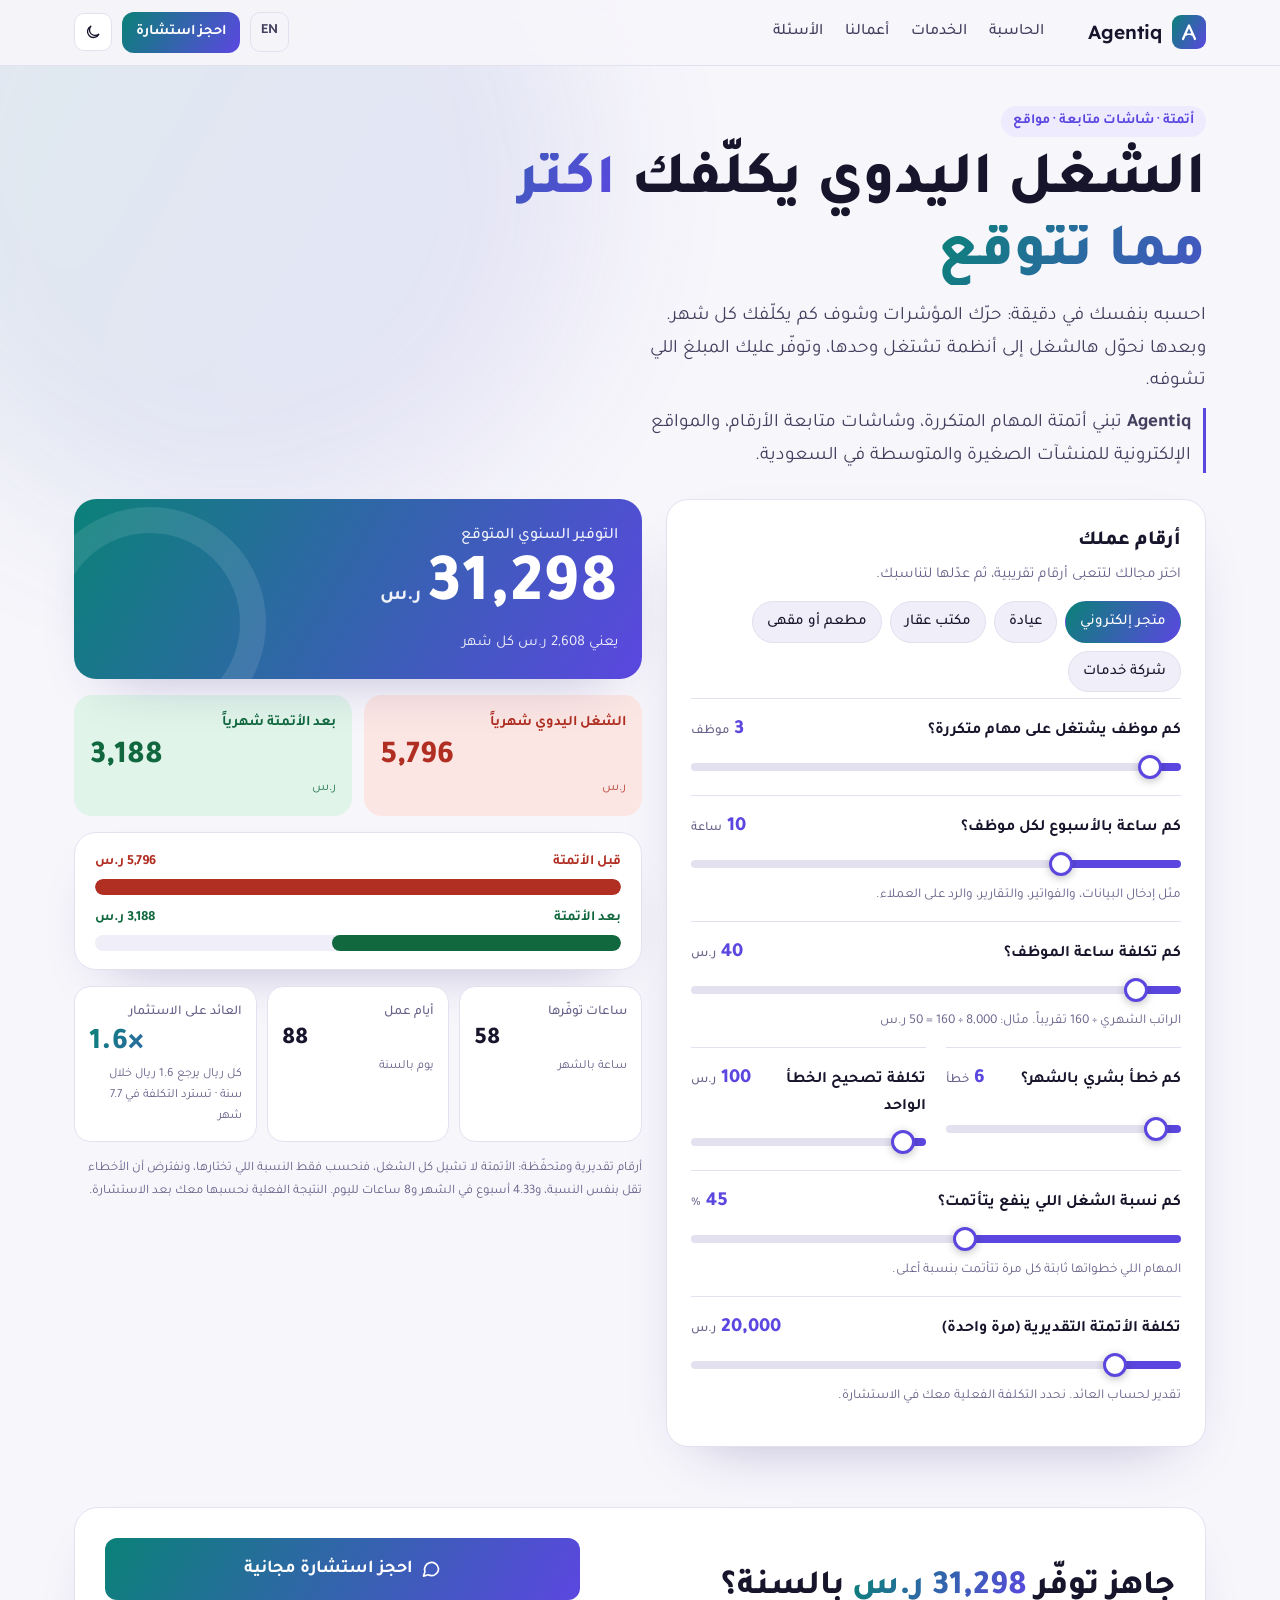
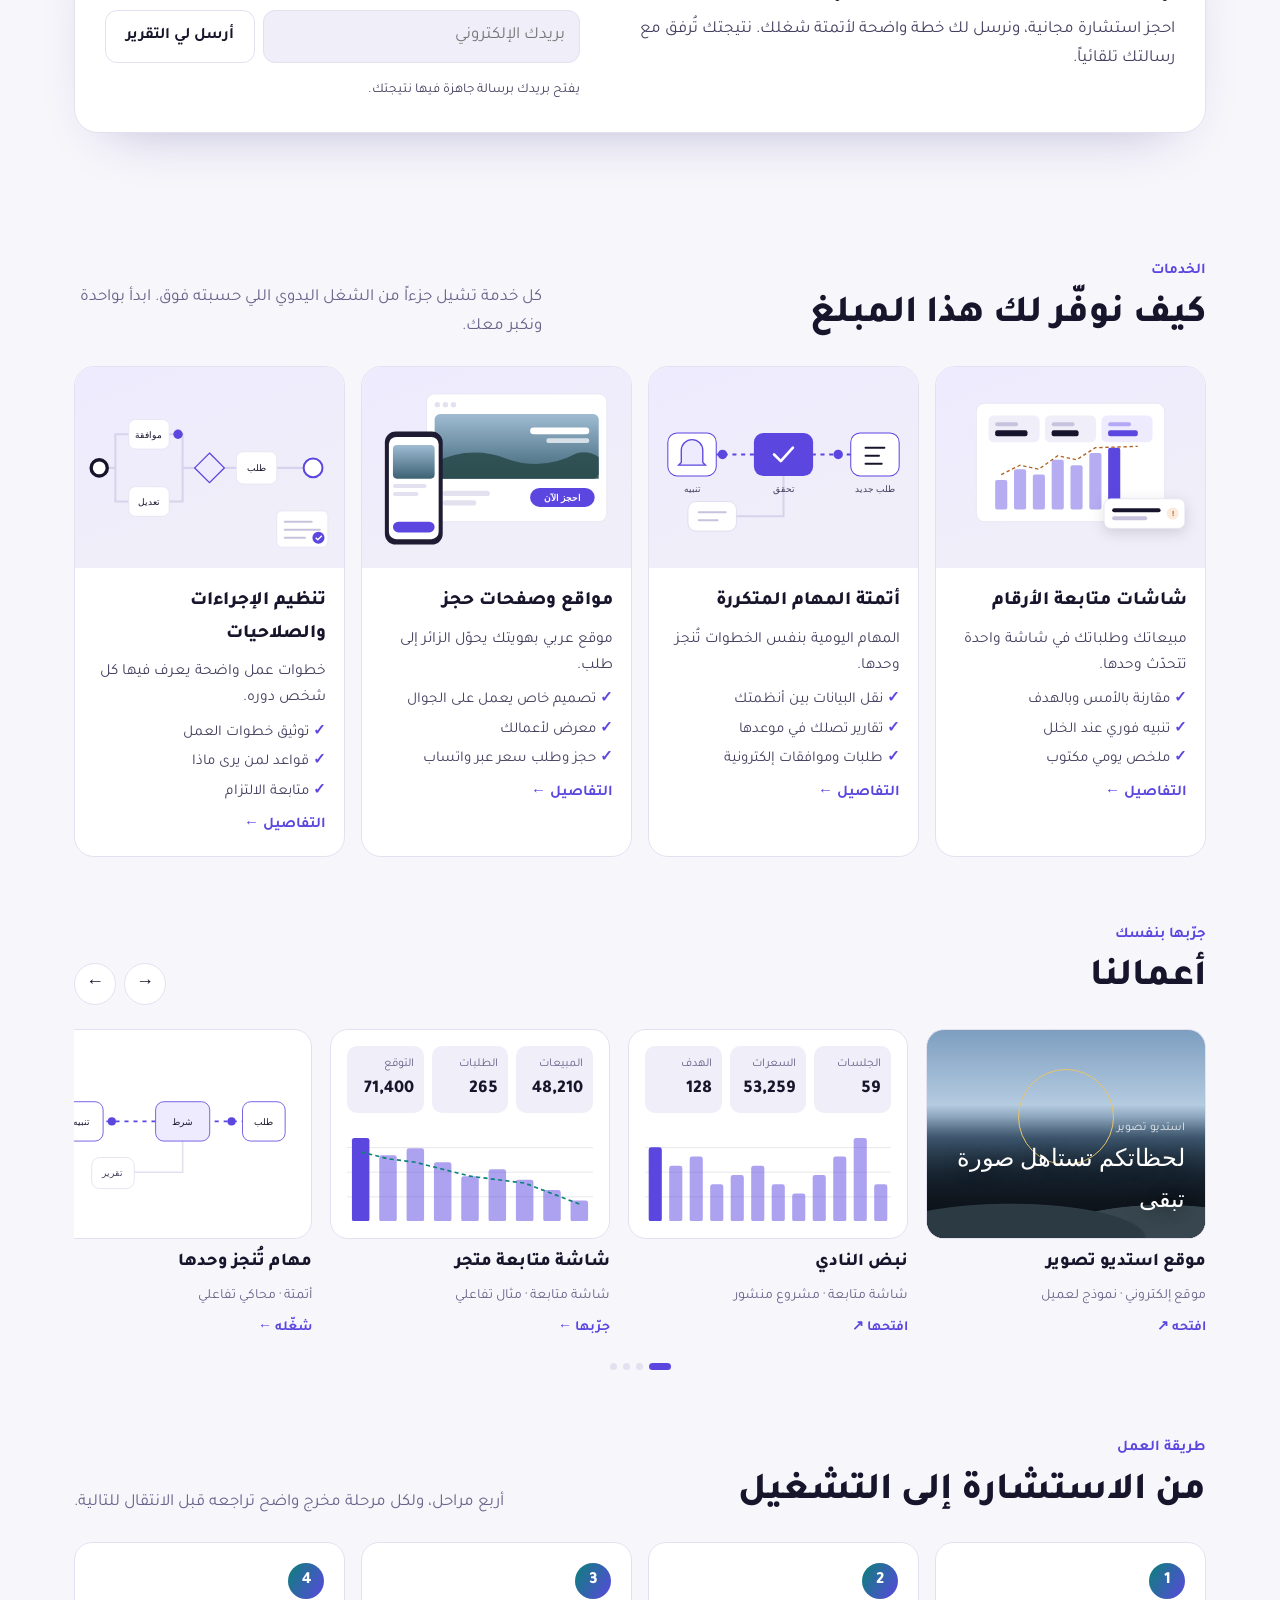
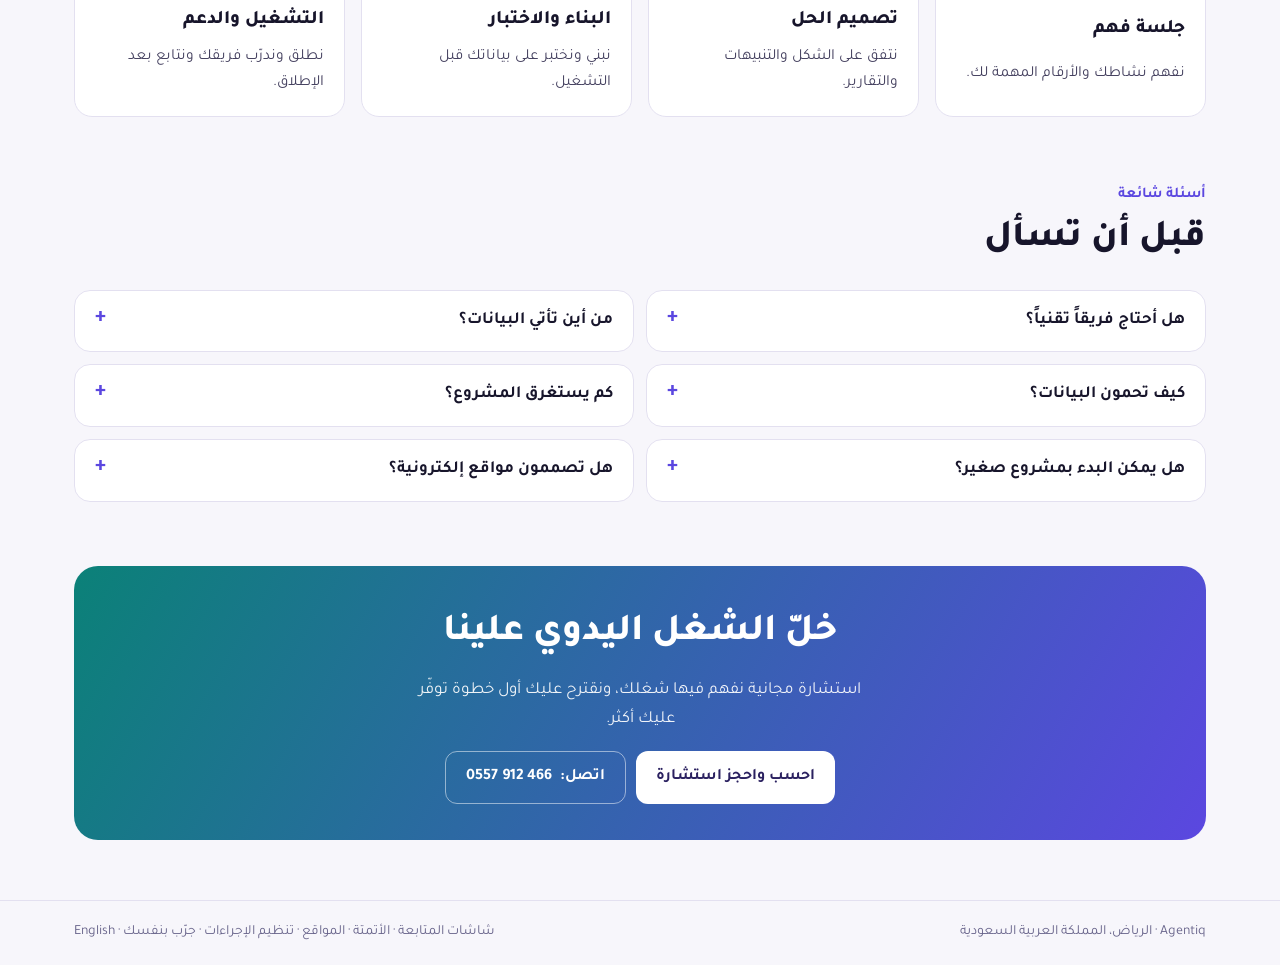
==== commit 78054612: "أرقام افتراضية واقعية مع شرح الافتراضات، سطر تعريف بـAgentiq، توحيد الصفحات الفرعية (تجوّل، التدرّج،" ====
--- a/index.html
+++ b/index.html
@@ -76,6 +76,7 @@
   .btn.sm{padding:8px 14px;font-size:14.5px}
 
   .intro{padding-block:40px 26px;display:grid;gap:10px;max-width:760px}
+  .who{font-size:15.5px;color:var(--muted);border-inline-start:3px solid var(--accent);padding-inline-start:12px;max-width:62ch}
   .tag{justify-self:start;font-size:14px;font-weight:700;padding:4px 12px;border-radius:99px;background:var(--accent-soft);color:var(--accent)}
   h1{font-size:clamp(34px,5.4vw,60px);font-weight:800;line-height:1.2}
   .gt{background:var(--grad);-webkit-background-clip:text;background-clip:text;color:transparent}
@@ -258,6 +259,7 @@
     <span class="tag">أتمتة · شاشات متابعة · مواقع</span>
     <h1>الشغل اليدوي يكلّفك <span class="gt">أكثر مما تتوقع</span></h1>
     <p>احسبه بنفسك في دقيقة: حرّك المؤشرات وشوف كم يكلّفك كل شهر. وبعدها نحوّل هالشغل إلى أنظمة تشتغل وحدها، وتوفّر عليك المبلغ اللي تشوفه.</p>
+    <p class="who"><b lang="en">Agentiq</b> تبني أتمتة المهام المتكررة، وشاشات متابعة الأرقام، والمواقع الإلكترونية للمنشآت الصغيرة والمتوسطة في السعودية.</p>
   </div>
 
   <div class="layout">
@@ -328,7 +330,7 @@
         <div class="stat"><span>أيام عمل</span><b class="num" id="r-days">0</b><small>يوم بالسنة</small></div>
         <div class="stat roi"><span>العائد على الاستثمار</span><b class="num gt" id="r-roi">0</b><small id="r-pay">كل ريال يرجع لك</small></div>
       </div>
-      <p class="note">أرقام تقديرية مبنية على ما أدخلته، وتفترض 4.33 أسبوع في الشهر و8 ساعات لليوم.</p>
+      <p class="note">أرقام تقديرية ومتحفّظة: الأتمتة لا تشيل كل الشغل، فنحسب فقط النسبة اللي تختارها، ونفترض أن الأخطاء تقل بنفس النسبة، و4.33 أسبوع في الشهر و8 ساعات لليوم. النتيجة الفعلية نحسبها معك بعد الاستشارة.</p>
     </section>
   </div>
 
@@ -452,11 +454,11 @@
 
   // typical starting numbers per field of work
   const PRESETS = {
-    store:    { emp: 4,  hrs: 14, rate: 45, err: 10, errc: 120, auto: 65, inv: 18000 },
-    clinic:   { emp: 6,  hrs: 10, rate: 55, err: 6,  errc: 250, auto: 50, inv: 22000 },
-    realty:   { emp: 5,  hrs: 12, rate: 60, err: 5,  errc: 400, auto: 55, inv: 20000 },
-    food:     { emp: 8,  hrs: 6,  rate: 30, err: 15, errc: 80,  auto: 45, inv: 15000 },
-    services: { emp: 10, hrs: 10, rate: 70, err: 8,  errc: 300, auto: 55, inv: 30000 },
+    store:    { emp: 3,  hrs: 10, rate: 40, err: 6,  errc: 100, auto: 45, inv: 20000 },
+    clinic:   { emp: 4,  hrs: 8,  rate: 50, err: 4,  errc: 200, auto: 40, inv: 22000 },
+    realty:   { emp: 4,  hrs: 8,  rate: 55, err: 3,  errc: 300, auto: 40, inv: 20000 },
+    food:     { emp: 5,  hrs: 5,  rate: 30, err: 8,  errc: 60,  auto: 35, inv: 15000 },
+    services: { emp: 6,  hrs: 8,  rate: 60, err: 5,  errc: 250, auto: 45, inv: 30000 },
   };
   const ids = ['emp', 'hrs', 'rate', 'err', 'errc', 'auto', 'inv'];
   const el = Object.fromEntries(ids.map((k) => [k, $('#' + k)]));
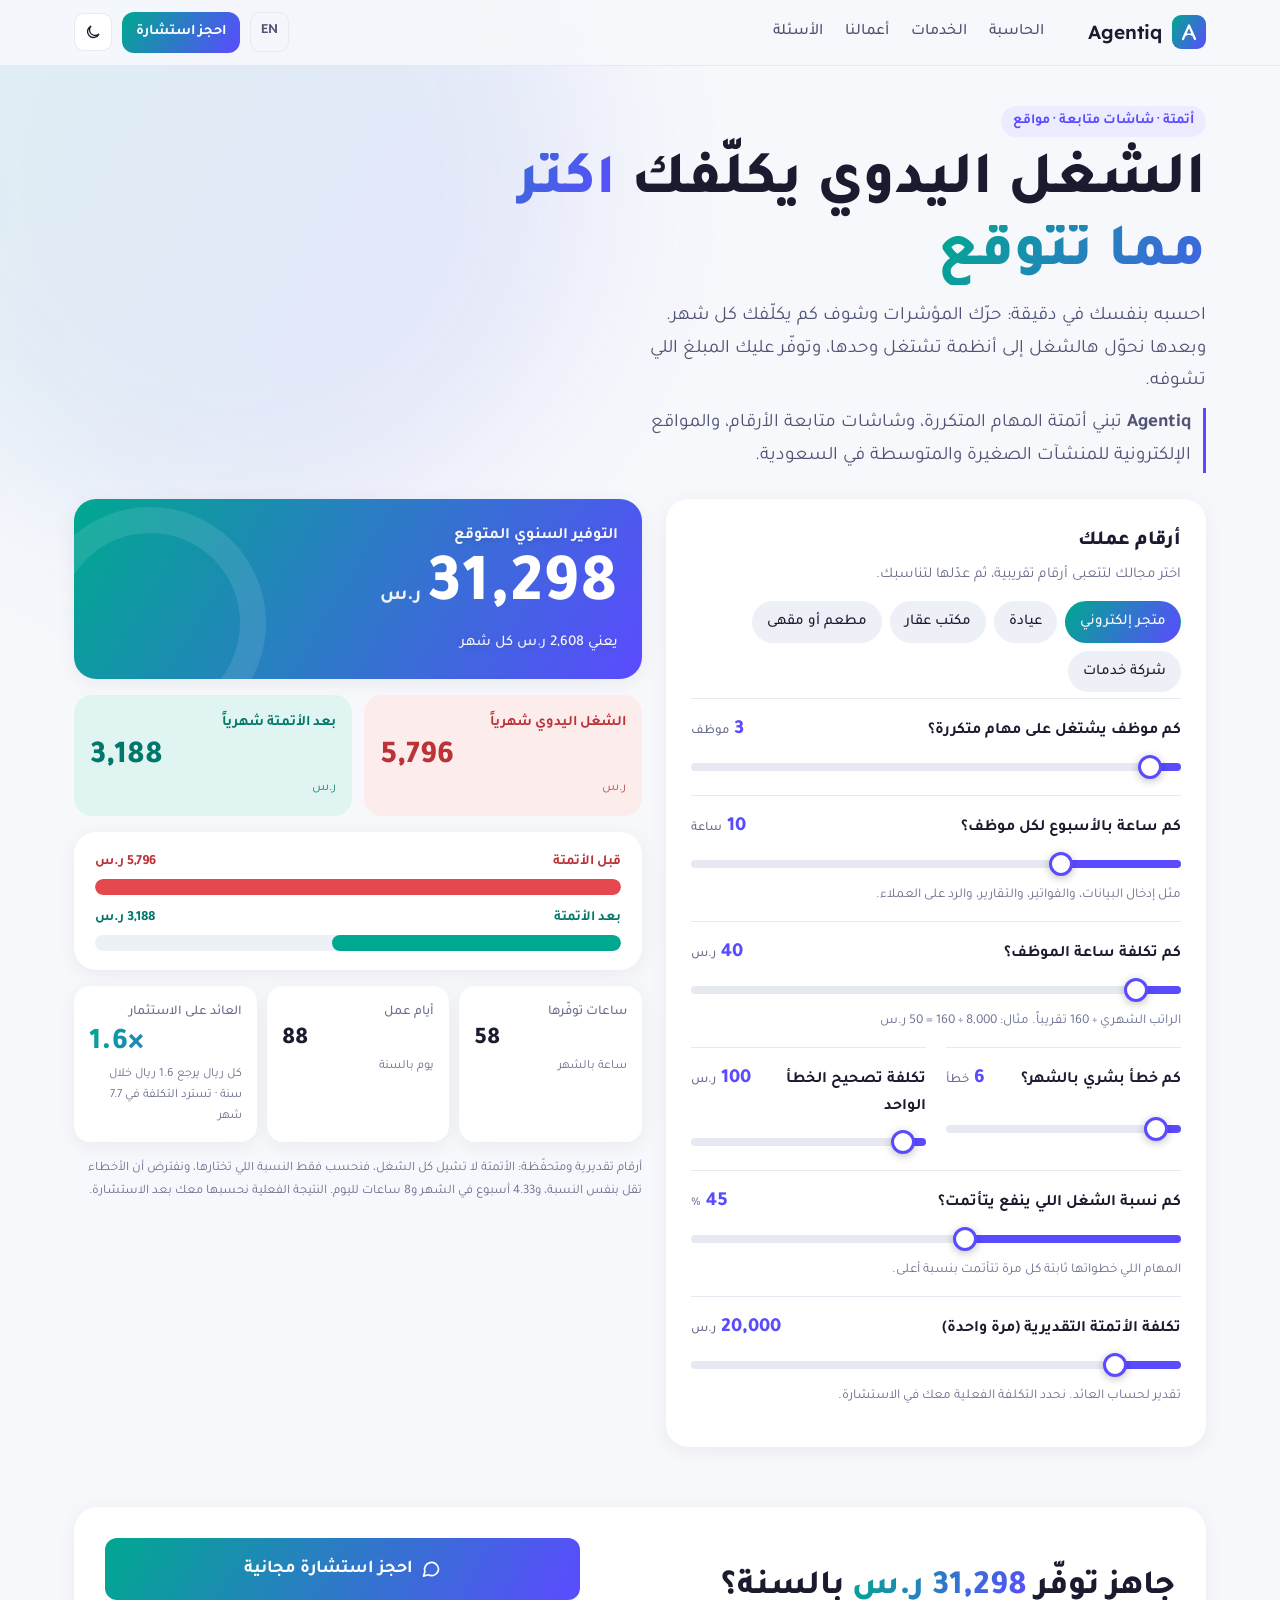
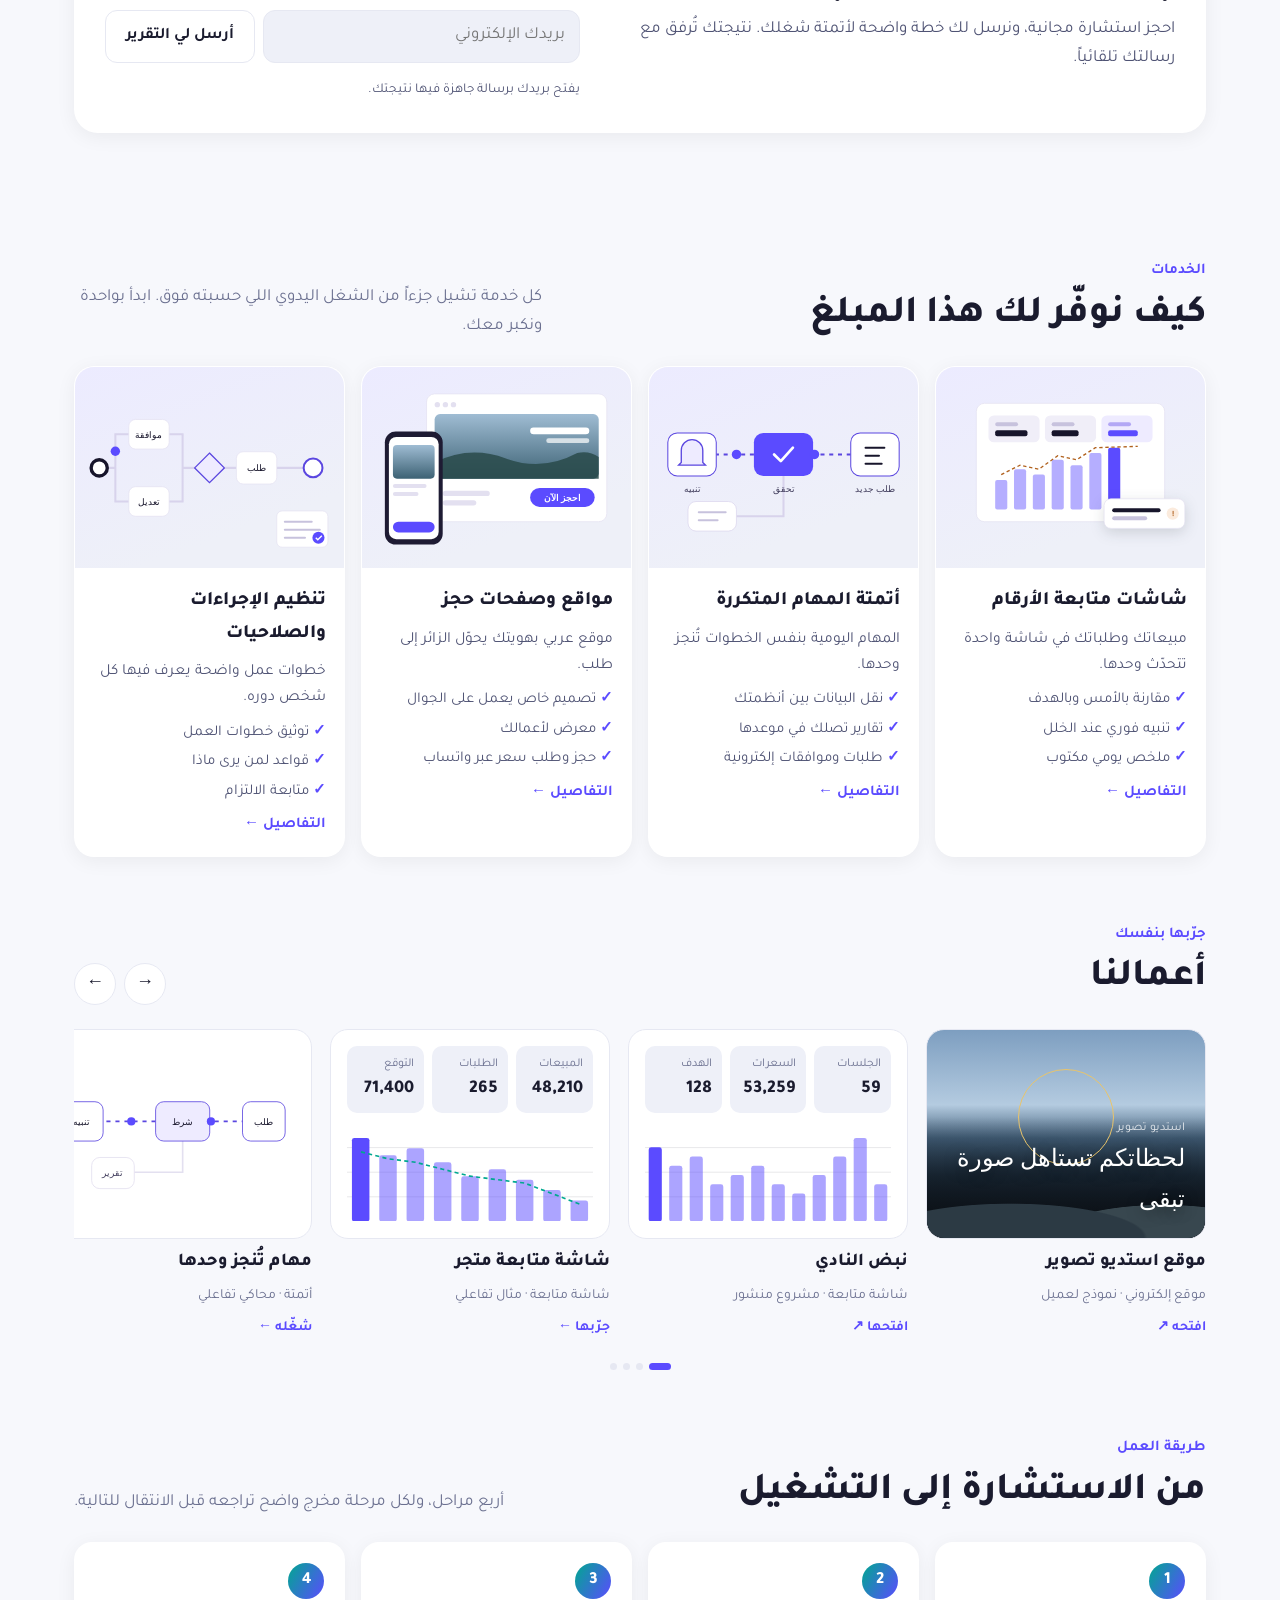
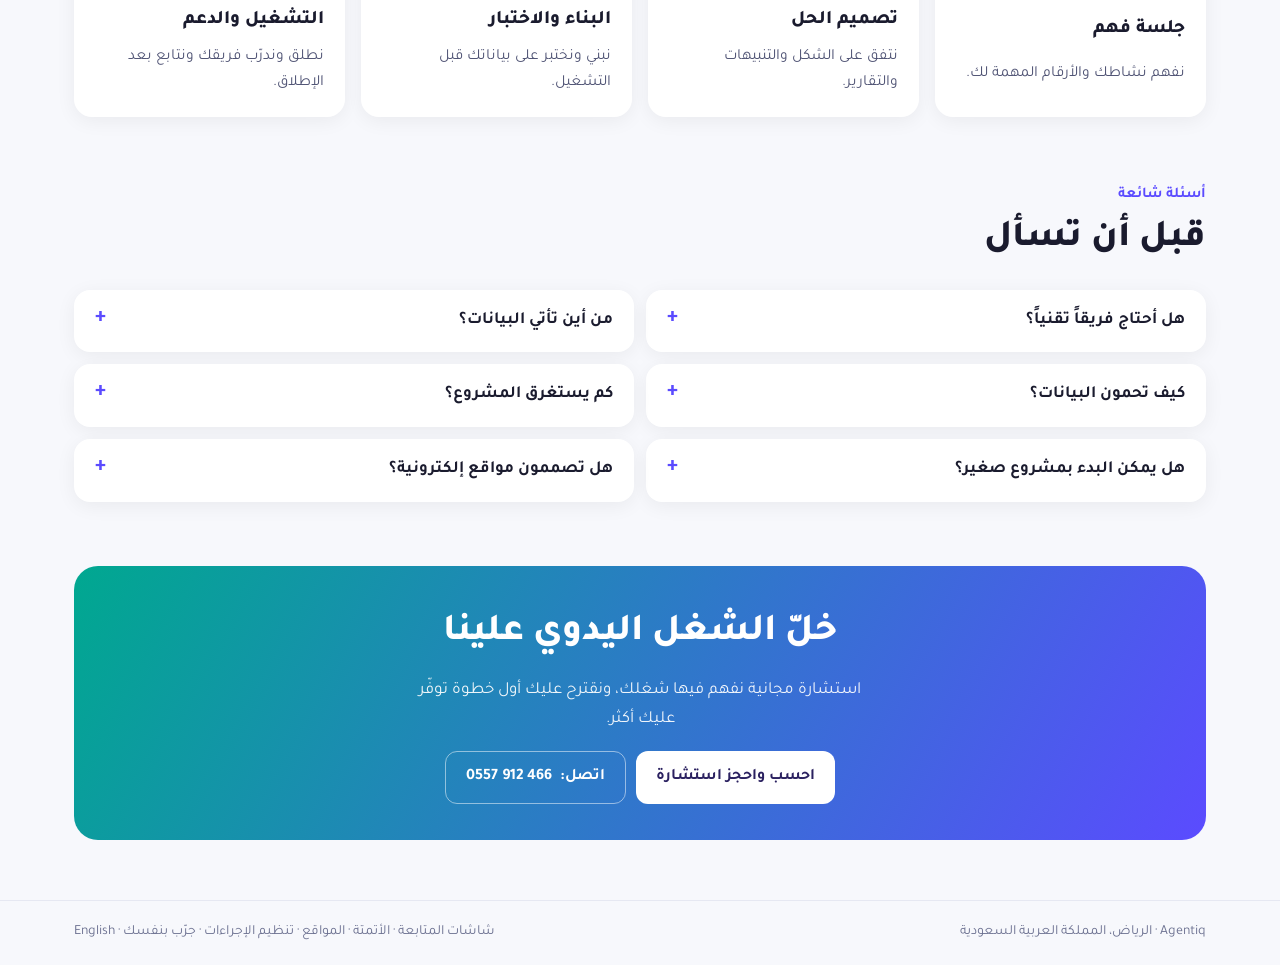
==== commit 9d7ab016: "الألوان الجديدة للوضعين: فاتح أساسي وداكن تلقائي، بنفسجي #5B4BFF وتركوازي للتوفير وأحمر للتكلفة، بطا" ====
--- a/index.html
+++ b/index.html
@@ -9,9 +9,9 @@
 <link rel="alternate" hreflang="ar" href="https://sarahalolayan.github.io/">
 <link rel="alternate" hreflang="en" href="https://sarahalolayan.github.io/en/">
 <link rel="alternate" hreflang="x-default" href="https://sarahalolayan.github.io/">
-<meta name="theme-color" content="#F7F6FB" media="(prefers-color-scheme: light)">
-<meta name="theme-color" content="#14122A" media="(prefers-color-scheme: dark)">
-<link rel="icon" href="data:image/svg+xml,%3Csvg xmlns='http://www.w3.org/2000/svg' viewBox='0 0 32 32'%3E%3Crect width='32' height='32' rx='8' fill='%235B47E0'/%3E%3Cpath d='M9 25 L16 8 L23 25' fill='none' stroke='white' stroke-width='3' stroke-linecap='round' stroke-linejoin='round'/%3E%3C/svg%3E">
+<meta name="theme-color" content="#F7F8FC" media="(prefers-color-scheme: light)">
+<meta name="theme-color" content="#0F1020" media="(prefers-color-scheme: dark)">
+<link rel="icon" href="data:image/svg+xml,%3Csvg xmlns='http://www.w3.org/2000/svg' viewBox='0 0 32 32'%3E%3Crect width='32' height='32' rx='8' fill='%235B4BFF'/%3E%3Cpath d='M9 25 L16 8 L23 25' fill='none' stroke='white' stroke-width='3' stroke-linecap='round' stroke-linejoin='round'/%3E%3C/svg%3E">
 <meta property="og:type" content="website">
 <meta property="og:site_name" content="Agentiq">
 <meta property="og:locale" content="ar_SA">
@@ -29,26 +29,26 @@
   /* Light by default, matching the rest of the site. Dark only when the visitor's device asks for it (or the toggle),
      using the same purple and teal family so both modes feel like one brand. */
   :root{
-    --bg:#F7F6FB; --surface:#FFFFFF; --sunk:#F0EEF8; --ink:#17152B; --ink-2:#433F5E; --muted:#67638A; --line:#E3E0F0;
-    --accent:#5B47E0; --accent-soft:#EEEBFF;
-    --grad:linear-gradient(120deg,#0B8178 0%,#5B47E0 100%);
-    --red:#B02E22; --red-soft:#FCE6E3; --green:#11683F; --green-soft:#E0F4E9;
-    --track:#E3E0F0; --shadow:0 24px 60px -36px rgba(43,32,120,.4);
+    --bg:#F7F8FC; --surface:#FFFFFF; --sunk:#EEF0F8; --ink:#1A1B2E; --ink-2:#4F5374; --muted:#6B7090; --line:#E6E8F2;
+    --accent:#5B4BFF; --accent-soft:#ECEBFF;
+    --grad:linear-gradient(120deg,#00A890 0%,#5B4BFF 100%);
+    --red:#BB3237; --red-fill:#E5484D; --red-soft:#FDECEC; --green:#00776A; --green-fill:#00A890; --green-soft:#E0F5F1;
+    --track:#E6E8F2; --shadow:0 4px 20px rgba(0,0,0,.06); --card-border:transparent;
     --f:"Tajawal","IBM Plex Sans Arabic",Tahoma,sans-serif;
     color-scheme:light;
   }
   @media (prefers-color-scheme: dark){:root:not([data-theme="light"]){
-    --bg:#14122A; --surface:#1D1A38; --sunk:#232046; --ink:#EEEBFA; --ink-2:#C9C4E6; --muted:#A39EC7; --line:#302C57;
-    --accent:#8B7BFF; --accent-soft:#2A2557;
-    --grad:linear-gradient(120deg,#127A72 0%,#6A57EA 100%);
-    --red:#FF8A7A; --red-soft:#3A1F2A; --green:#4FD08E; --green-soft:#16302A;
-    --track:#353060; --shadow:0 24px 60px -30px rgba(0,0,0,.6); color-scheme:dark}}
+    --bg:#0F1020; --surface:#181A2E; --sunk:#20223A; --ink:#F3F4FF; --ink-2:#C3C7E4; --muted:#9AA0C3; --line:#2A2D4A;
+    --accent:#A49CFF; --accent-soft:#24234A;
+    --grad:linear-gradient(120deg,#00A890 0%,#5B4BFF 100%);
+    --red:#FF6B6B; --red-fill:#FF6B6B; --red-soft:#3A1E25; --green:#00C2A8; --green-fill:#00C2A8; --green-soft:#10302D;
+    --track:#2A2D4A; --shadow:none; --card-border:#2A2D4A; color-scheme:dark}}
   :root[data-theme="dark"]{
-    --bg:#14122A; --surface:#1D1A38; --sunk:#232046; --ink:#EEEBFA; --ink-2:#C9C4E6; --muted:#A39EC7; --line:#302C57;
-    --accent:#8B7BFF; --accent-soft:#2A2557;
-    --grad:linear-gradient(120deg,#127A72 0%,#6A57EA 100%);
-    --red:#FF8A7A; --red-soft:#3A1F2A; --green:#4FD08E; --green-soft:#16302A;
-    --track:#353060; --shadow:0 24px 60px -30px rgba(0,0,0,.6); color-scheme:dark}
+    --bg:#0F1020; --surface:#181A2E; --sunk:#20223A; --ink:#F3F4FF; --ink-2:#C3C7E4; --muted:#9AA0C3; --line:#2A2D4A;
+    --accent:#A49CFF; --accent-soft:#24234A;
+    --grad:linear-gradient(120deg,#00A890 0%,#5B4BFF 100%);
+    --red:#FF6B6B; --red-fill:#FF6B6B; --red-soft:#3A1E25; --green:#00C2A8; --green-fill:#00C2A8; --green-soft:#10302D;
+    --track:#2A2D4A; --shadow:none; --card-border:#2A2D4A; color-scheme:dark}
 
   *{box-sizing:border-box;margin:0;padding:0}
   html{-webkit-text-size-adjust:100%}
@@ -83,12 +83,12 @@
   .intro p{font-size:19px;color:var(--ink-2);max-width:56ch}
 
   .layout{display:grid;grid-template-columns:minmax(0,1fr) minmax(0,1.05fr);gap:24px;align-items:start;padding-bottom:40px}
-  .card{background:var(--surface);border:1px solid var(--line);border-radius:22px;padding:24px;box-shadow:var(--shadow)}
+  .card{background:var(--surface);border:1px solid var(--card-border);border-radius:22px;padding:24px;box-shadow:var(--shadow)}
   .card h2{font-size:20px;font-weight:800;margin-bottom:4px}
   .card .sub{color:var(--muted);font-size:15px}
 
   .industries{display:flex;flex-wrap:wrap;gap:8px;margin:14px 0 6px}
-  .ind{padding:7px 14px;border-radius:99px;border:1px solid var(--line);background:var(--sunk);cursor:pointer;font-size:15px;font-weight:500}
+  .ind{padding:7px 14px;border-radius:99px;border:1px solid transparent;background:var(--sunk);cursor:pointer;font-size:15px;font-weight:500}
   .ind[aria-pressed="true"]{background:var(--grad);color:#fff;border-color:transparent}
 
   .field{display:grid;gap:6px;padding-block:14px;border-top:1px solid var(--line);min-width:0}
@@ -108,10 +108,10 @@
   .results{position:sticky;top:78px;display:grid;gap:16px}
   .hero-num{border-radius:22px;padding:24px;background:var(--grad);color:#fff;display:grid;gap:4px;box-shadow:var(--shadow);position:relative;overflow:hidden}
   .hero-num::after{content:"";position:absolute;left:-40px;bottom:-60px;width:180px;height:180px;border-radius:50%;border:26px solid rgba(255,255,255,.1)}
-  .hero-num>span{font-size:16px;opacity:.92;font-weight:500}
+  .hero-num>span{font-size:16px;opacity:.95;font-weight:700;text-shadow:0 1px 8px rgba(0,0,0,.18)}
   .hero-num b{font-size:clamp(44px,6vw,68px);font-weight:800;line-height:1.05}
   .hero-num b small{font-size:20px;font-weight:700;opacity:.92;margin-inline-start:6px}
-  .hero-num p{opacity:.92;font-size:15px}
+  .hero-num p{opacity:.95;font-size:15px;font-weight:500;text-shadow:0 1px 8px rgba(0,0,0,.18)}
   .compare{display:grid;grid-template-columns:1fr 1fr;gap:12px}
   .cmp{border-radius:18px;padding:16px;display:grid;gap:2px}
   .cmp>span{font-size:14.5px;font-weight:700}
@@ -125,17 +125,17 @@
   .bar .t{height:16px;border-radius:99px;background:var(--sunk);overflow:hidden}
   .bar .t i{display:block;height:100%;border-radius:99px;transition:width .35s ease}
   .bar.before .l{color:var(--red)} .bar.after .l{color:var(--green)}
-  .bar.before .t i{background:var(--red)}
-  .bar.after .t i{background:var(--green)}
+  .bar.before .t i{background:var(--red-fill)}
+  .bar.after .t i{background:var(--green-fill)}
   .stats{display:grid;grid-template-columns:repeat(3,minmax(0,1fr));gap:10px}
-  .stat{background:var(--surface);border:1px solid var(--line);border-radius:16px;padding:14px;display:grid;gap:2px;align-content:start}
+  .stat{background:var(--surface);border:1px solid var(--card-border);box-shadow:var(--shadow);border-radius:16px;padding:14px;display:grid;gap:2px;align-content:start}
   .stat>span{font-size:13.5px;color:var(--muted);font-weight:500}
   .stat b{font-size:24px;font-weight:800;line-height:1.2}
   .stat small{font-size:12.5px;color:var(--muted)}
   .stat.roi b{font-size:30px}
   .note{font-size:13px;color:var(--muted)}
 
-  .cta{margin-block:20px 60px;border-radius:24px;padding:30px;background:var(--surface);border:1px solid var(--line);box-shadow:var(--shadow);display:grid;grid-template-columns:minmax(0,1.2fr) minmax(0,1fr);gap:24px;align-items:center;scroll-margin-top:80px}
+  .cta{margin-block:20px 60px;border-radius:24px;padding:30px;background:var(--surface);border:1px solid var(--card-border);box-shadow:var(--shadow);display:grid;grid-template-columns:minmax(0,1.2fr) minmax(0,1fr);gap:24px;align-items:center;scroll-margin-top:80px}
   .cta h2{font-size:clamp(24px,3vw,34px);font-weight:800;line-height:1.3}
   .cta p{color:var(--ink-2);margin-top:6px}
   .cta-actions{display:grid;gap:10px}
@@ -162,7 +162,7 @@
   .head p{color:var(--muted);max-width:52ch}
   .eyebrow{color:var(--accent);font-size:15px;font-weight:700}
   .svc{display:grid;grid-template-columns:repeat(4,minmax(0,1fr));gap:16px}
-  .svc a{background:var(--surface);border:1px solid var(--line);border-radius:20px;overflow:hidden;display:grid;grid-template-rows:auto 1fr;transition:transform .25s,box-shadow .25s}
+  .svc a{background:var(--surface);border:1px solid var(--card-border);box-shadow:var(--shadow);border-radius:20px;overflow:hidden;display:grid;grid-template-rows:auto 1fr;transition:transform .25s,box-shadow .25s}
   .svc a:hover{transform:translateY(-4px);box-shadow:var(--shadow)}
   .svc .illo{width:100%;aspect-ratio:4/3;display:block;background:linear-gradient(160deg,var(--accent-soft),var(--sunk) 75%)}
   .svc a svg *{animation-play-state:paused}
@@ -199,12 +199,12 @@
   .mini-k b{font-weight:800;font-size:18px;direction:ltr;text-align:right;font-variant-numeric:tabular-nums}
   .shot svg{width:100%;height:auto;display:block}
   .steps{list-style:none;display:grid;grid-template-columns:repeat(4,minmax(0,1fr));gap:16px}
-  .steps li{background:var(--surface);border:1px solid var(--line);border-radius:18px;padding:20px;display:grid;gap:6px}
+  .steps li{background:var(--surface);border:1px solid var(--card-border);box-shadow:var(--shadow);border-radius:18px;padding:20px;display:grid;gap:6px}
   .steps em{font-style:normal;width:36px;height:36px;border-radius:50%;background:var(--grad);color:#fff;display:grid;place-items:center;font-weight:800}
   .steps b{font-size:19px;font-weight:800}
   .steps p{color:var(--ink-2);font-size:15.5px}
   .faq{display:grid;grid-template-columns:repeat(2,minmax(0,1fr));gap:12px;align-items:start}
-  .faq details{background:var(--surface);border:1px solid var(--line);border-radius:16px;padding:16px 20px}
+  .faq details{background:var(--surface);border:1px solid var(--card-border);box-shadow:var(--shadow);border-radius:16px;padding:16px 20px}
   .faq summary{cursor:pointer;list-style:none;display:flex;justify-content:space-between;gap:16px;font-weight:700;font-size:17px}
   .faq summary::-webkit-details-marker{display:none}
   .faq summary::after{content:"+";color:var(--accent);font-size:22px;line-height:1}
@@ -354,26 +354,26 @@
     <div class="svc">
       <a href="/services/dashboards/"><svg class="illo" viewBox="0 0 400 300" aria-hidden="true"><rect x="60" y="54" width="280" height="176" rx="12" fill="#fff" stroke="#E3E0F0"/>
    <rect x="78" y="72" width="76" height="40" rx="8" fill="#F0EEF8"/><rect x="162" y="72" width="76" height="40" rx="8" fill="#F0EEF8"/><rect x="246" y="72" width="76" height="40" rx="8" fill="#EEEBFF"/>
-   <rect x="88" y="82" width="34" height="6" rx="3" fill="#C7C2DD"/><rect x="88" y="94" width="48" height="9" rx="3" fill="#17152B"/><rect x="172" y="82" width="34" height="6" rx="3" fill="#C7C2DD"/><rect x="172" y="94" width="40" height="9" rx="3" fill="#17152B"/><rect x="256" y="82" width="34" height="6" rx="3" fill="#B3A8F5"/><rect x="256" y="94" width="44" height="9" rx="3" fill="#5B47E0"/>
-   <g fill="#5B47E0"><rect x="88" y="168" width="18" height="44" rx="3" opacity=".45"/><rect x="116" y="152" width="18" height="60" rx="3" opacity=".45"/><rect x="144" y="160" width="18" height="52" rx="3" opacity=".45"/><rect x="172" y="138" width="18" height="74" rx="3" opacity=".45"/><rect x="200" y="146" width="18" height="66" rx="3" opacity=".45"/><rect x="228" y="128" width="18" height="84" rx="3" opacity=".45"/><rect x="256" y="120" width="18" height="92" rx="3"/></g>
+   <rect x="88" y="82" width="34" height="6" rx="3" fill="#C7C2DD"/><rect x="88" y="94" width="48" height="9" rx="3" fill="#17152B"/><rect x="172" y="82" width="34" height="6" rx="3" fill="#C7C2DD"/><rect x="172" y="94" width="40" height="9" rx="3" fill="#17152B"/><rect x="256" y="82" width="34" height="6" rx="3" fill="#B3A8F5"/><rect x="256" y="94" width="44" height="9" rx="3" fill="#5B4BFF"/>
+   <g fill="#5B4BFF"><rect x="88" y="168" width="18" height="44" rx="3" opacity=".45"/><rect x="116" y="152" width="18" height="60" rx="3" opacity=".45"/><rect x="144" y="160" width="18" height="52" rx="3" opacity=".45"/><rect x="172" y="138" width="18" height="74" rx="3" opacity=".45"/><rect x="200" y="146" width="18" height="66" rx="3" opacity=".45"/><rect x="228" y="128" width="18" height="84" rx="3" opacity=".45"/><rect x="256" y="120" width="18" height="92" rx="3"/></g>
    <polyline points="97,160 125,146 153,152 181,132 209,138 237,120 300,118" fill="none" stroke="#B0601C" stroke-width="2" stroke-dasharray="5 4"/>
    <rect x="250" y="196" width="120" height="44" rx="10" fill="#fff" stroke="#E3E0F0" filter="drop-shadow(0 6px 10px rgba(20,33,43,.15))"/><circle cx="352" cy="218" r="9" fill="#FBEBDD"/><text x="352" y="222" text-anchor="middle" font-size="12" font-weight="700" fill="#B0601C">!</text><rect x="262" y="210" width="72" height="6" rx="3" fill="#17152B"/><rect x="262" y="222" width="52" height="6" rx="3" fill="#C7C2DD"/></svg>
         <div class="body"><h3>شاشات متابعة الأرقام</h3><p>مبيعاتك وطلباتك في شاشة واحدة تتحدّث وحدها.</p><ul><li>مقارنة بالأمس وبالهدف</li><li>تنبيه فوري عند الخلل</li><li>ملخص يومي مكتوب</li></ul><span class="go">التفاصيل ←</span></div></a>
       <a href="/services/automation/"><svg class="illo" viewBox="0 0 400 300" aria-hidden="true"><path d="M300 130 H244 M156 130 H100" stroke="#5B47E0" stroke-width="3" stroke-dasharray="6 7" fill="none"/><path d="M200 160 V222 H130" stroke="#D8D3EC" stroke-width="3" fill="none"/>
    <rect x="300" y="98" width="72" height="64" rx="14" fill="#fff" stroke="#5B47E0" stroke-width="1.5"/><path d="M322 120 h28 M322 132 h20 M322 144 h24" stroke="#17152B" stroke-width="3" stroke-linecap="round"/>
-   <rect x="156" y="98" width="88" height="64" rx="14" fill="#5B47E0"/><path d="M186 130 l10 10 l18 -20" stroke="#fff" stroke-width="4" fill="none" stroke-linecap="round" stroke-linejoin="round"/>
+   <rect x="156" y="98" width="88" height="64" rx="14" fill="#5B4BFF"/><path d="M186 130 l10 10 l18 -20" stroke="#fff" stroke-width="4" fill="none" stroke-linecap="round" stroke-linejoin="round"/>
    <rect x="28" y="98" width="72" height="64" rx="14" fill="#fff" stroke="#5B47E0" stroke-width="1.5"/><path d="M48 142 V124 a16 16 0 0 1 32 0 V142 l4 4 H44 z" fill="#EEEBFF" stroke="#5B47E0" stroke-width="2"/>
    <rect x="58" y="200" width="72" height="44" rx="12" fill="#fff" stroke="#D8D3EC"/><path d="M74 216 h40 M74 228 h28" stroke="#C7C2DD" stroke-width="3" stroke-linecap="round"/>
-   <circle r="7" fill="#5B47E0"><animateMotion dur="1.8s" repeatCount="indefinite" path="M300 130 H244"/></circle><circle r="7" fill="#5B47E0"><animateMotion dur="1.8s" begin=".9s" repeatCount="indefinite" path="M156 130 H100"/></circle>
+   <circle r="7" fill="#5B4BFF"><animateMotion dur="1.8s" repeatCount="indefinite" path="M300 130 H244"/></circle><circle r="7" fill="#5B4BFF"><animateMotion dur="1.8s" begin=".9s" repeatCount="indefinite" path="M156 130 H100"/></circle>
    <text x="336" y="186" text-anchor="middle" font-size="13" fill="#433F5E" font-family="IBM Plex Sans Arabic">طلب جديد</text><text x="200" y="186" text-anchor="middle" font-size="13" fill="#433F5E" font-family="IBM Plex Sans Arabic">تحقق</text><text x="64" y="186" text-anchor="middle" font-size="13" fill="#433F5E" font-family="IBM Plex Sans Arabic">تنبيه</text></svg>
         <div class="body"><h3>أتمتة المهام المتكررة</h3><p>المهام اليومية بنفس الخطوات تُنجز وحدها.</p><ul><li>نقل البيانات بين أنظمتك</li><li>تقارير تصلك في موعدها</li><li>طلبات وموافقات إلكترونية</li></ul><span class="go">التفاصيل ←</span></div></a>
       <a href="/services/websites/"><svg class="illo" viewBox="0 0 400 300" aria-hidden="true"><defs><linearGradient id="skyL" x1="0" y1="0" x2="0" y2="1"><stop offset="0" stop-color="#9FBCD3"/><stop offset="1" stop-color="#3D6274"/></linearGradient></defs>
    <rect x="96" y="40" width="268" height="190" rx="12" fill="#fff" stroke="#E3E0F0"/><circle cx="112" cy="56" r="4" fill="#E3E0F0"/><circle cx="124" cy="56" r="4" fill="#E3E0F0"/><circle cx="136" cy="56" r="4" fill="#E3E0F0"/>
    <rect x="108" y="70" width="244" height="96" rx="8" fill="url(#skyL)"/><path d="M108 166 V142 Q160 116 214 136 T320 128 Q338 124 352 134 V166 Z" fill="#2A4A4A" opacity=".85"/>
    <rect x="250" y="90" width="88" height="10" rx="5" fill="#fff"/><rect x="274" y="106" width="64" height="7" rx="3.5" fill="#fff" opacity=".7"/>
-   <rect x="250" y="180" width="96" height="28" rx="14" fill="#5B47E0"/><text x="298" y="199" text-anchor="middle" font-size="13" fill="#fff" font-weight="600" font-family="IBM Plex Sans Arabic">احجز الآن</text>
+   <rect x="250" y="180" width="96" height="28" rx="14" fill="#5B4BFF"/><text x="298" y="199" text-anchor="middle" font-size="13" fill="#fff" font-weight="600" font-family="IBM Plex Sans Arabic">احجز الآن</text>
    <rect x="120" y="184" width="70" height="8" rx="4" fill="#E3E0F0"/><rect x="120" y="198" width="50" height="8" rx="4" fill="#E3E0F0"/>
-   <rect x="34" y="96" width="86" height="168" rx="16" fill="#1E1B33"/><rect x="40" y="104" width="74" height="152" rx="11" fill="#fff"/><rect x="46" y="116" width="62" height="50" rx="6" fill="url(#skyL)"/><rect x="46" y="174" width="50" height="6" rx="3" fill="#E3E0F0"/><rect x="46" y="186" width="38" height="6" rx="3" fill="#E3E0F0"/><rect x="46" y="230" width="62" height="16" rx="8" fill="#5B47E0"/></svg>
+   <rect x="34" y="96" width="86" height="168" rx="16" fill="#1E1B33"/><rect x="40" y="104" width="74" height="152" rx="11" fill="#fff"/><rect x="46" y="116" width="62" height="50" rx="6" fill="url(#skyL)"/><rect x="46" y="174" width="50" height="6" rx="3" fill="#E3E0F0"/><rect x="46" y="186" width="38" height="6" rx="3" fill="#E3E0F0"/><rect x="46" y="230" width="62" height="16" rx="8" fill="#5B4BFF"/></svg>
         <div class="body"><h3>مواقع وصفحات حجز</h3><p>موقع عربي بهويتك يحوّل الزائر إلى طلب.</p><ul><li>تصميم خاص يعمل على الجوال</li><li>معرض لأعمالك</li><li>حجز وطلب سعر عبر واتساب</li></ul><span class="go">التفاصيل ←</span></div></a>
       <a href="/services/process/"><svg class="illo" viewBox="0 0 400 300" aria-hidden="true"><path d="M340 150 H300 M240 150 H220 M180 150 H160 V100 H140 M160 150 V200 H140 M80 100 H60 V150 M80 200 H60 V150 H46" fill="none" stroke="#D8D3EC" stroke-width="3"/>
    <circle cx="354" cy="150" r="14" fill="#fff" stroke="#5B47E0" stroke-width="3"/>
@@ -382,8 +382,8 @@
    <rect x="80" y="78" width="60" height="44" rx="10" fill="#fff" stroke="#E3E0F0"/><text x="110" y="105" text-anchor="middle" font-size="13" fill="#17152B" font-family="IBM Plex Sans Arabic">موافقة</text>
    <rect x="80" y="178" width="60" height="44" rx="10" fill="#fff" stroke="#E3E0F0"/><text x="110" y="205" text-anchor="middle" font-size="13" fill="#17152B" font-family="IBM Plex Sans Arabic">تعديل</text>
    <circle cx="36" cy="150" r="12" fill="#fff" stroke="#17152B" stroke-width="5"/>
-   <circle r="7" fill="#5B47E0"><animateMotion dur="4s" repeatCount="indefinite" path="M354 150 H270 H200 H160 V100 H110 H60 V150 H36"/></circle>
-   <g transform="translate(300 214)"><rect width="76" height="54" rx="8" fill="#fff" stroke="#E3E0F0"/><path d="M12 16 h40 M12 28 h52 M12 40 h30" stroke="#C7C2DD" stroke-width="3" stroke-linecap="round"/><circle cx="62" cy="40" r="9" fill="#5B47E0"/><path d="M58 40 l3 3 l6 -6" stroke="#fff" stroke-width="2" fill="none"/></g></svg>
+   <circle r="7" fill="#5B4BFF"><animateMotion dur="4s" repeatCount="indefinite" path="M354 150 H270 H200 H160 V100 H110 H60 V150 H36"/></circle>
+   <g transform="translate(300 214)"><rect width="76" height="54" rx="8" fill="#fff" stroke="#E3E0F0"/><path d="M12 16 h40 M12 28 h52 M12 40 h30" stroke="#C7C2DD" stroke-width="3" stroke-linecap="round"/><circle cx="62" cy="40" r="9" fill="#5B4BFF"/><path d="M58 40 l3 3 l6 -6" stroke="#fff" stroke-width="2" fill="none"/></g></svg>
         <div class="body"><h3>تنظيم الإجراءات والصلاحيات</h3><p>خطوات عمل واضحة يعرف فيها كل شخص دوره.</p><ul><li>توثيق خطوات العمل</li><li>قواعد لمن يرى ماذا</li><li>متابعة الالتزام</li></ul><span class="go">التفاصيل ←</span></div></a>
     </div>
   </section>
@@ -403,7 +403,7 @@
         <rect x="130" y="46" width="66" height="48" rx="10" fill="#EEEBFF" stroke="#5B47E0"/><text x="163" y="74" text-anchor="middle" font-size="11" fill="#17152B" font-family="IBM Plex Sans Arabic">شرط</text>
         <rect x="14" y="46" width="52" height="48" rx="10" fill="#fff" stroke="#5B47E0"/><text x="40" y="74" text-anchor="middle" font-size="11" fill="#17152B" font-family="IBM Plex Sans Arabic">تنبيه</text>
         <rect x="52" y="114" width="52" height="38" rx="10" fill="#fff" stroke="#E3E0F0"/><text x="78" y="137" text-anchor="middle" font-size="11" fill="#433F5E" font-family="IBM Plex Sans Arabic">تقرير</text>
-        <circle r="5" fill="#5B47E0"><animateMotion dur="1.8s" repeatCount="indefinite" path="M236 70 H196"/></circle><circle r="5" fill="#5B47E0"><animateMotion dur="1.8s" begin=".9s" repeatCount="indefinite" path="M130 70 H66"/></circle></svg></div>
+        <circle r="5" fill="#5B4BFF"><animateMotion dur="1.8s" repeatCount="indefinite" path="M236 70 H196"/></circle><circle r="5" fill="#5B4BFF"><animateMotion dur="1.8s" begin=".9s" repeatCount="indefinite" path="M130 70 H66"/></circle></svg></div>
         <h3>مهام تُنجز وحدها</h3><small>أتمتة · محاكي تفاعلي</small><span class="go">شغّله ←</span></a>
     </div>
     <div class="work-dots" id="dots" aria-hidden="true"></div>
@@ -531,8 +531,8 @@
   function bars(svg, vals, w, h, line){
     const max = Math.max(...vals) * 1.1, bw = w / vals.length; let s = '';
     for (let k = 1; k <= 3; k++) s += `<line x1="0" x2="${w}" y1="${h * k / 4}" y2="${h * k / 4}" stroke="currentColor" stroke-opacity=".12"/>`;
-    vals.forEach((v, i) => { const bh = v / max * (h - 8); s += `<rect x="${w - (i + 1) * bw + bw * .18}" y="${h - bh}" width="${bw * .64}" height="${bh}" rx="3" fill="#5B47E0" opacity="${i === vals.length - 1 ? 1 : .5}"/>`; });
-    if (line) s += `<polyline points="${line.map((v, i) => `${w - (i + .5) * bw},${h - v / max * (h - 8)}`).join(' ')}" fill="none" stroke="#0B8178" stroke-width="2" stroke-dasharray="5 4"/>`;
+    vals.forEach((v, i) => { const bh = v / max * (h - 8); s += `<rect x="${w - (i + 1) * bw + bw * .18}" y="${h - bh}" width="${bw * .64}" height="${bh}" rx="3" fill="#5B4BFF" opacity="${i === vals.length - 1 ? 1 : .5}"/>`; });
+    if (line) s += `<polyline points="${line.map((v, i) => `${w - (i + .5) * bw},${h - v / max * (h - 8)}`).join(' ')}" fill="none" stroke="#00A890" stroke-width="2" stroke-dasharray="5 4"/>`;
     svg.innerHTML = s;
   }
   bars($('#sv-dash'), [4, 9, 7, 5, 3, 4, 6, 5, 4, 7, 6, 8], 300, 120);
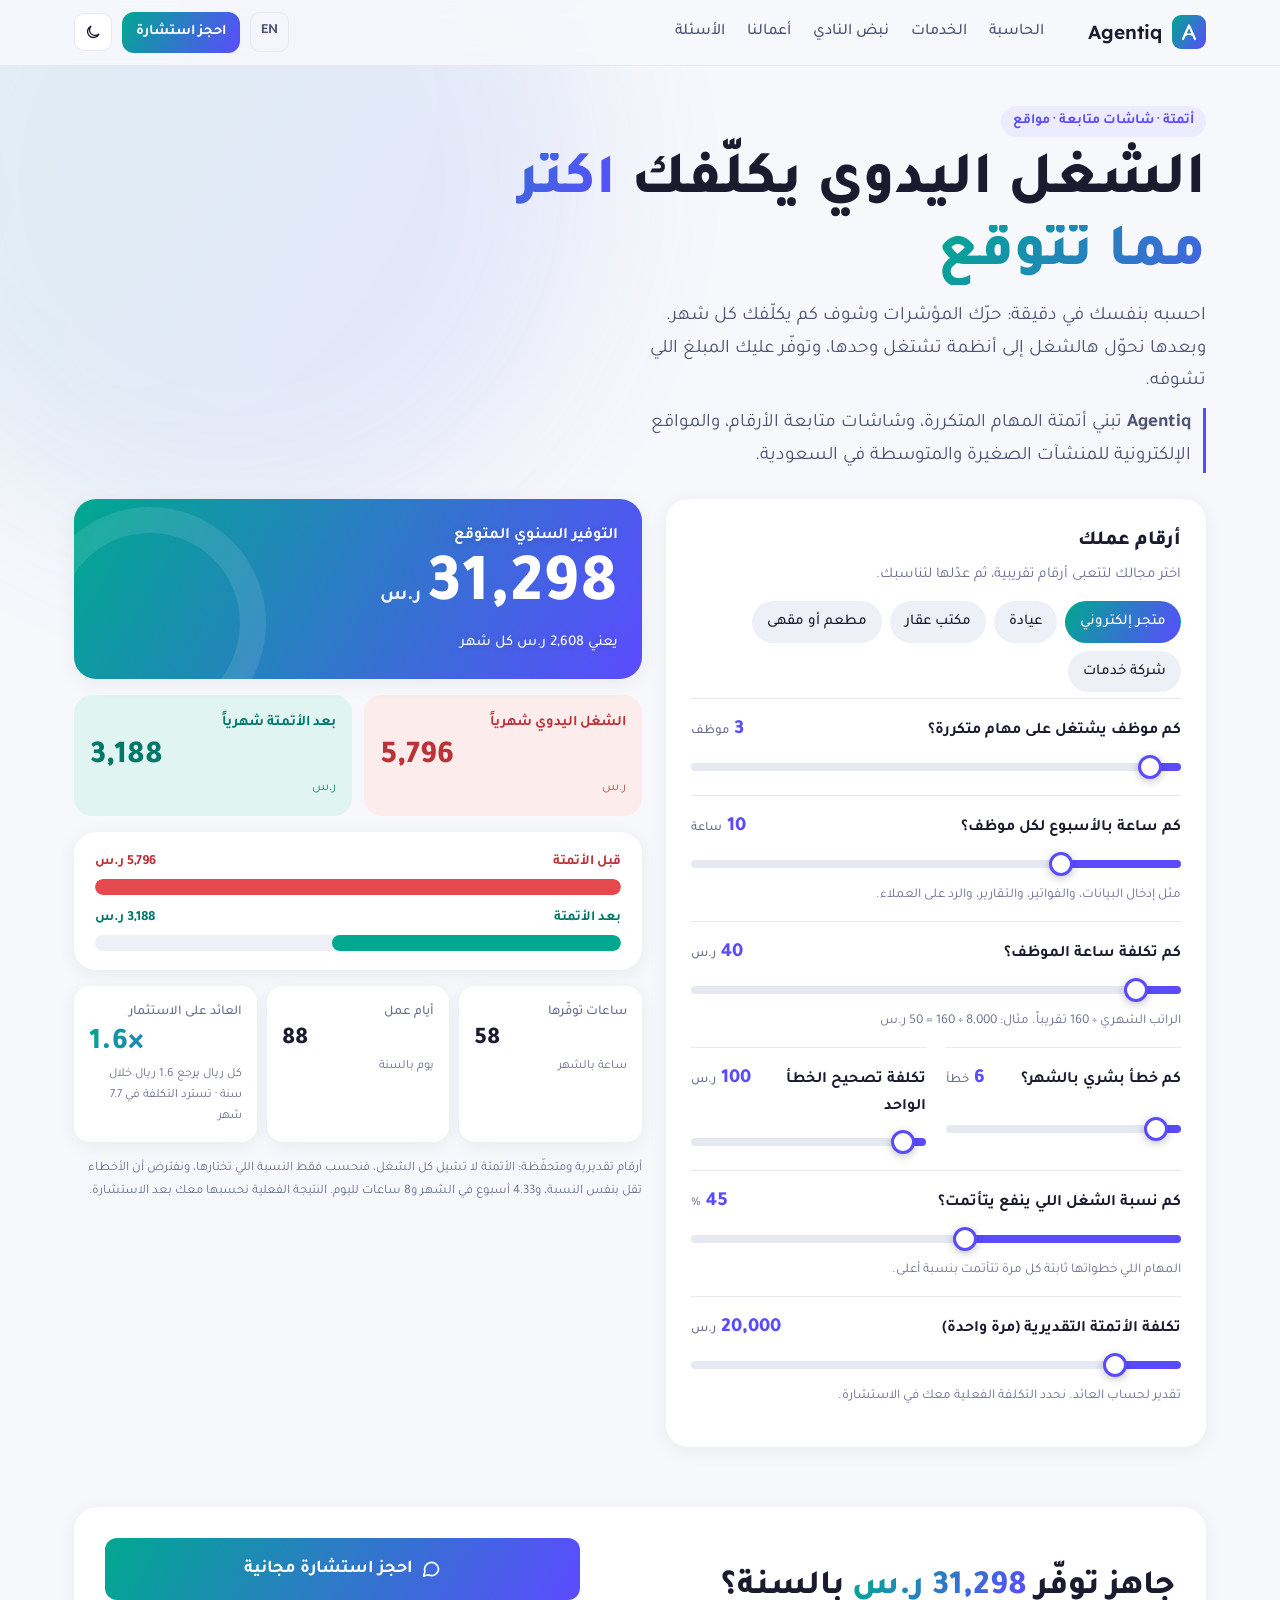
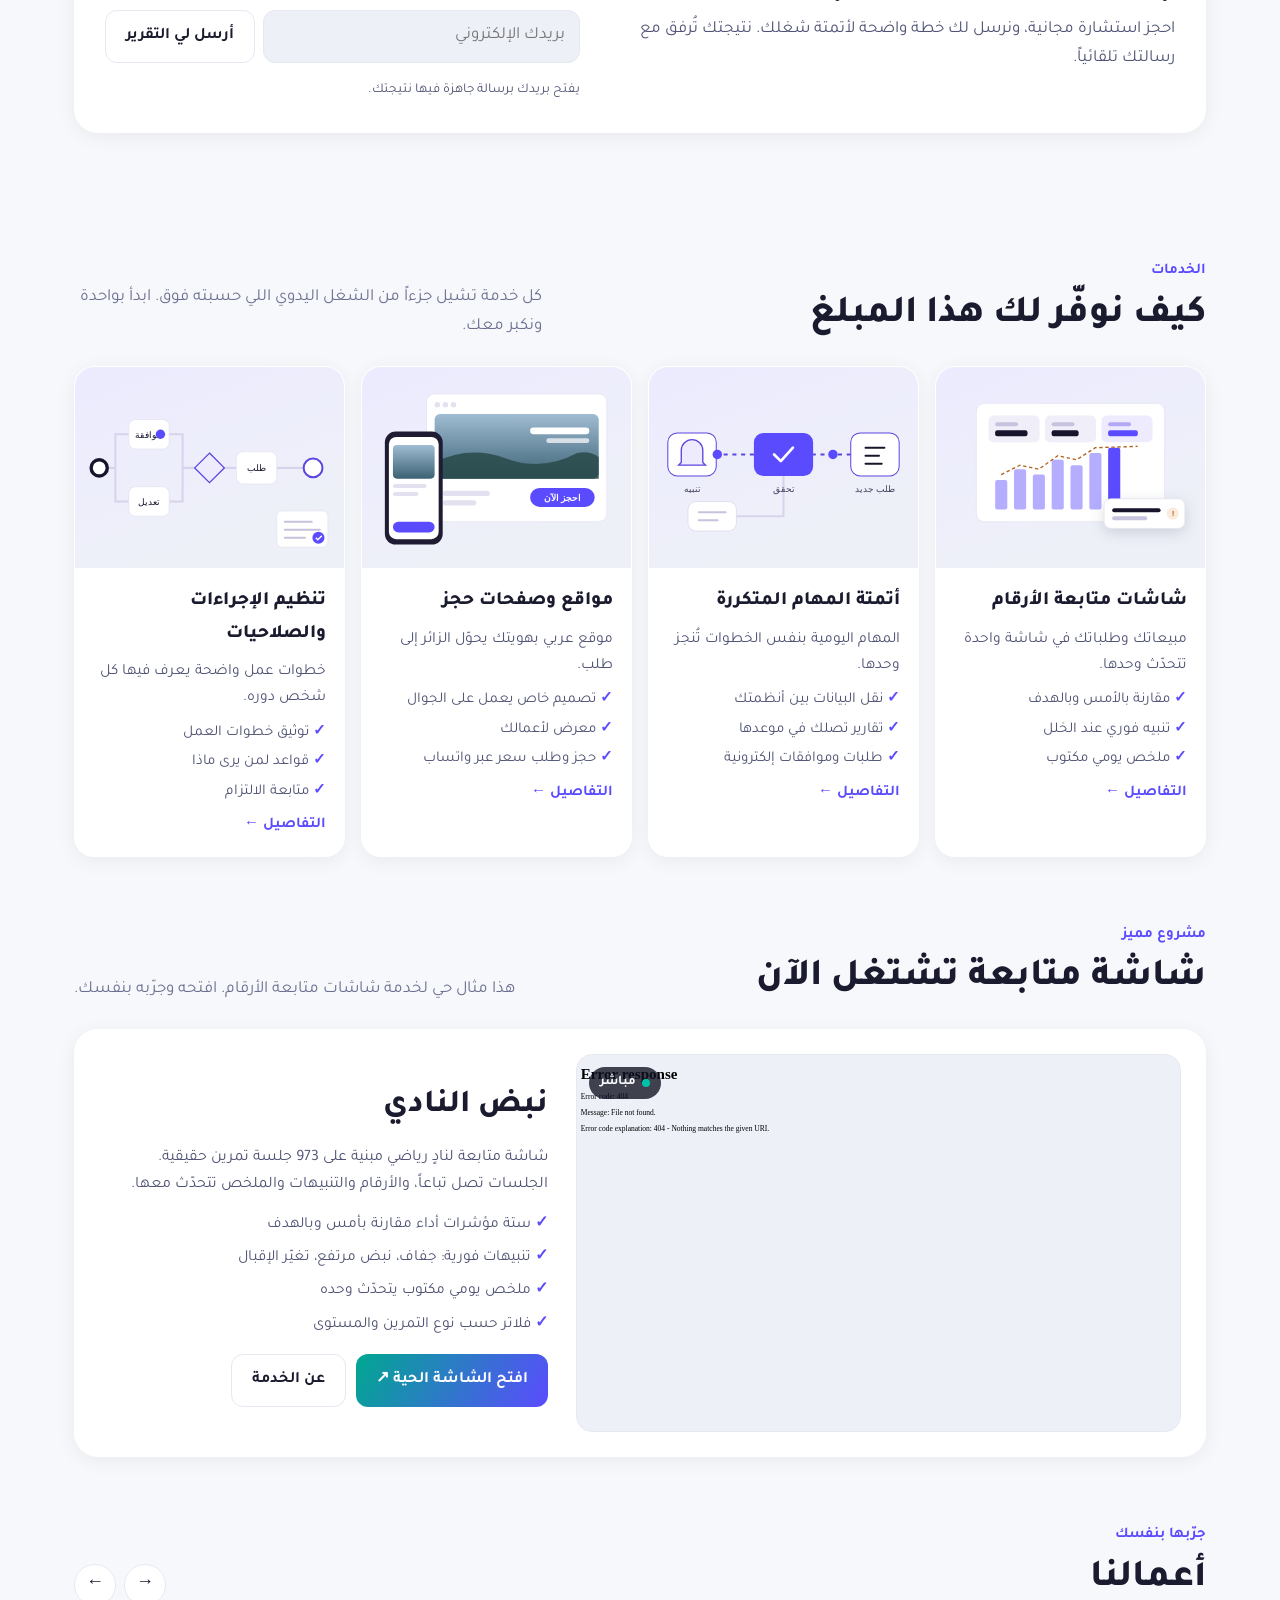
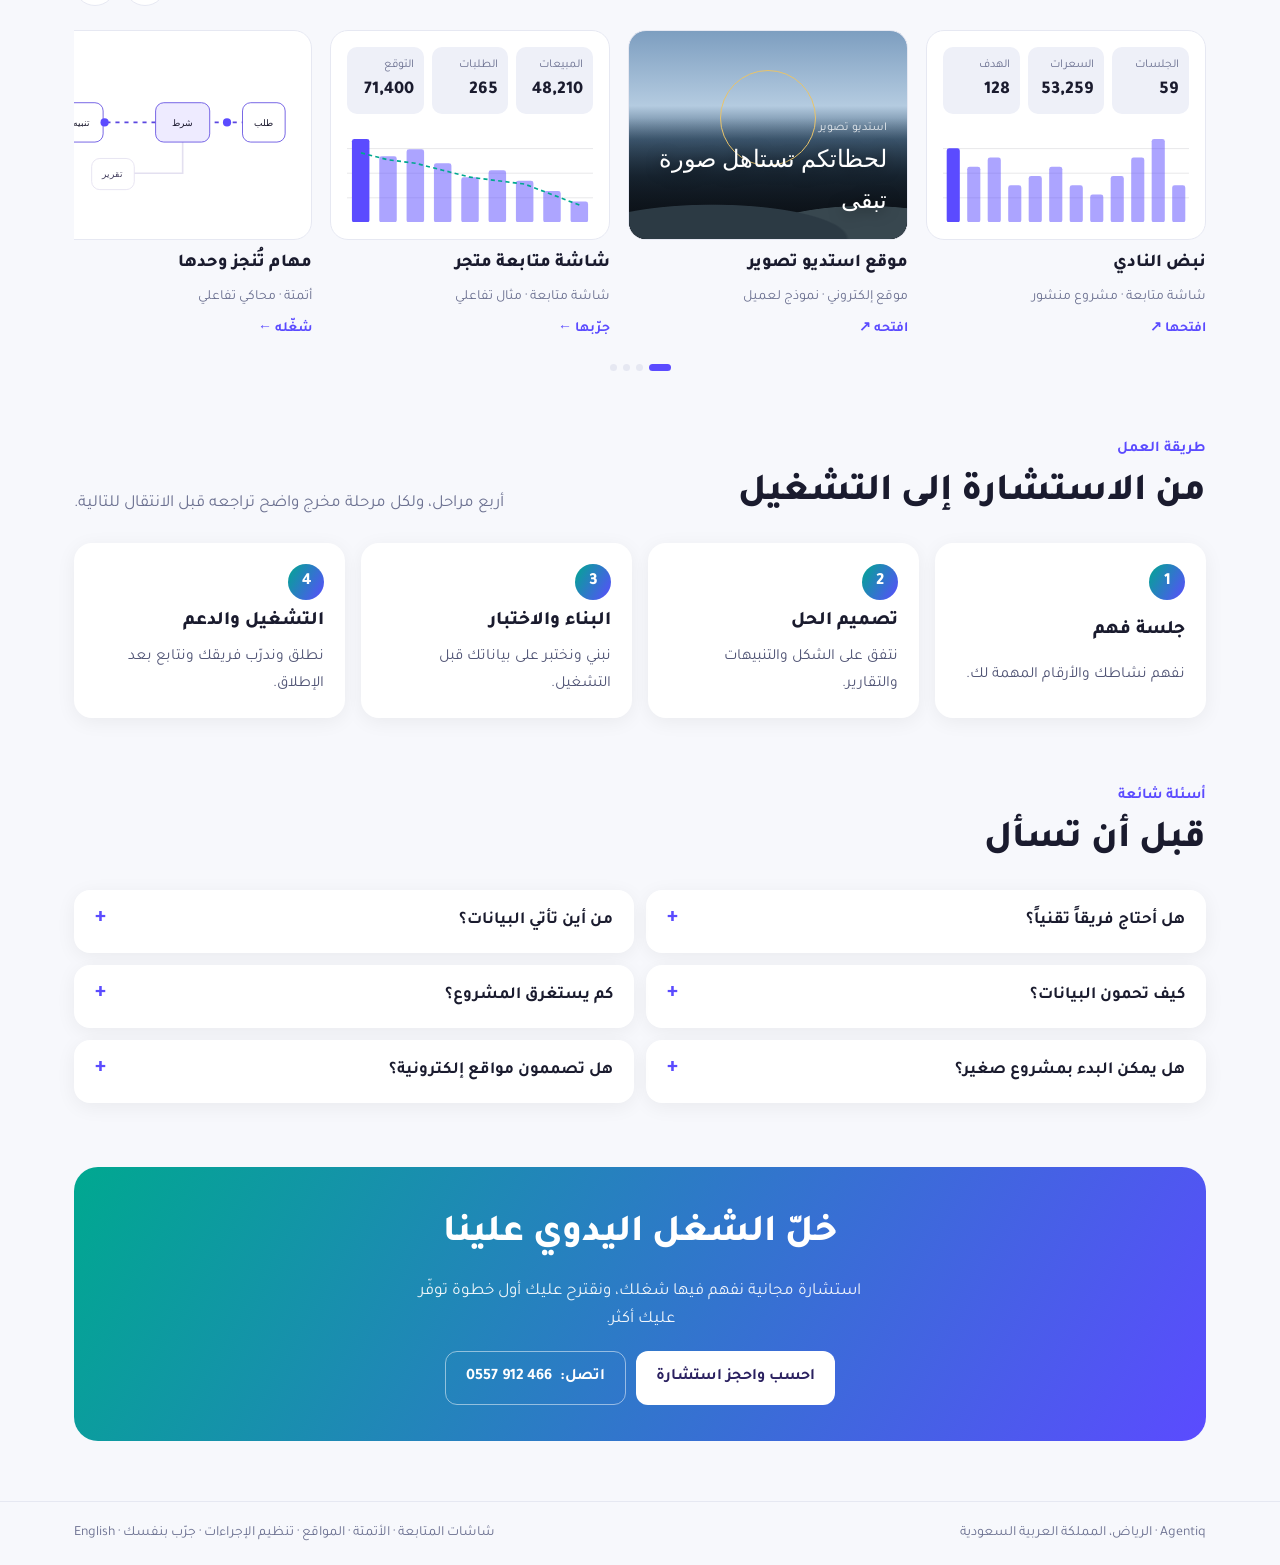
==== commit 9e36f9f7: "إبراز نبض النادي في الصفحة الرئيسية بمعاينة حية Co-Authored-By: Claude Opus 5.5 <noreply@anthropic.c" ====
--- a/index.html
+++ b/index.html
@@ -219,6 +219,19 @@
   .final .btn:not(.grad){background:transparent;color:#fff;border-color:rgba(255,255,255,.5)}
   @media (max-width:1000px){.svc,.steps{grid-template-columns:repeat(2,minmax(0,1fr))}.work{grid-auto-columns:minmax(260px,46%)}.links{display:none}}
   @media (max-width:560px){.svc,.steps,.faq{grid-template-columns:minmax(0,1fr)}.work{grid-auto-columns:82%}.hdr-end .lang{display:none}}
+  .feat{display:grid;grid-template-columns:minmax(0,1.35fr) minmax(0,1fr);gap:28px;align-items:center;background:var(--surface);border:1px solid var(--card-border);box-shadow:var(--shadow);border-radius:24px;padding:24px}
+  .feat .frame{position:relative;display:block;border-radius:16px;overflow:hidden;border:1px solid var(--line);background:var(--sunk);aspect-ratio:16/10}
+  .feat .frame iframe{position:absolute;top:0;inset-inline-start:0;width:1280px;height:800px;border:0;transform-origin:top right;pointer-events:none}
+  .feat .frame .live{position:absolute;top:12px;inset-inline-end:12px;z-index:2;display:flex;align-items:center;gap:6px;background:rgba(15,16,32,.78);color:#fff;font-size:13px;font-weight:700;padding:5px 11px;border-radius:99px}
+  .feat .frame .live i{width:8px;height:8px;border-radius:50%;background:#00C2A8;animation:pulse 1.6s infinite}
+  @keyframes pulse{50%{opacity:.3}}
+  .feat .txt{display:grid;gap:12px;align-content:start}
+  .feat h3{font-size:clamp(24px,2.6vw,32px);font-weight:800}
+  .feat p{color:var(--ink-2);font-size:16px}
+  .feat ul{list-style:none;display:grid;gap:7px;font-size:15.5px;color:var(--ink-2)}
+  .feat li::before{content:"✓ ";color:var(--accent);font-weight:800}
+  .feat .acts{display:flex;gap:10px;flex-wrap:wrap;margin-top:4px}
+  @media (max-width:900px){.feat{grid-template-columns:minmax(0,1fr);padding:18px}}
   .dock{display:none}
   @media (max-width:900px){
     .layout,.cta{grid-template-columns:minmax(0,1fr)}
@@ -245,7 +258,7 @@
 <a class="skip" href="#main">تخطَّ إلى المحتوى</a>
 <header><div class="wrap hdr">
   <a class="brand" href="/" aria-label="Agentiq، الصفحة الرئيسية"><i aria-hidden="true"><svg width="20" height="20" viewBox="0 0 20 20" fill="none" stroke="currentColor" stroke-width="2.2" stroke-linecap="round" stroke-linejoin="round"><path d="M4 17 L10 3.5 L16 17"/><circle cx="7" cy="12.2" r="1.5" fill="currentColor" stroke="none"/><circle cx="13" cy="12.2" r="1.5" fill="currentColor" stroke="none"/><path d="M8.6 12.2 H11.4" stroke-width="1.5"/></svg></i><span lang="en">Agentiq</span></a>
-  <nav class="links" aria-label="الأقسام"><a href="#calc">الحاسبة</a><a href="#services">الخدمات</a><a href="#work">أعمالنا</a><a href="#faq">الأسئلة</a></nav>
+  <nav class="links" aria-label="الأقسام"><a href="#calc">الحاسبة</a><a href="#services">الخدمات</a><a href="#featured">نبض النادي</a><a href="#work">أعمالنا</a><a href="#faq">الأسئلة</a></nav>
   <div class="hdr-end">
     <a class="lang" href="/en/" lang="en" hreflang="en">EN</a>
     <a class="btn sm grad" href="#cta">احجز استشارة</a>
@@ -387,14 +400,26 @@
         <div class="body"><h3>تنظيم الإجراءات والصلاحيات</h3><p>خطوات عمل واضحة يعرف فيها كل شخص دوره.</p><ul><li>توثيق خطوات العمل</li><li>قواعد لمن يرى ماذا</li><li>متابعة الالتزام</li></ul><span class="go">التفاصيل ←</span></div></a>
     </div>
   </section>
+<section id="featured" aria-labelledby="feat-h">
+    <div class="head"><div><span class="eyebrow">مشروع مميز</span><h2>شاشة متابعة تشتغل الآن</h2></div><p>هذا مثال حي لخدمة شاشات متابعة الأرقام. افتحه وجرّبه بنفسك.</p></div>
+    <div class="feat">
+      <a class="frame" href="/nabd-alnadi/" target="_blank" rel="noopener" aria-label="افتح شاشة نبض النادي"><span class="live"><i></i>مباشر</span><iframe id="feat-if" data-src="/nabd-alnadi/" title="معاينة شاشة نبض النادي" loading="lazy" tabindex="-1" aria-hidden="true"></iframe></a>
+      <div class="txt">
+        <h3 id="feat-h">نبض النادي</h3>
+        <p>شاشة متابعة لنادٍ رياضي مبنية على 973 جلسة تمرين حقيقية. الجلسات تصل تباعاً، والأرقام والتنبيهات والملخص تتحدّث معها.</p>
+        <ul><li>ستة مؤشرات أداء مقارنة بأمس وبالهدف</li><li>تنبيهات فورية: جفاف، نبض مرتفع، تغيّر الإقبال</li><li>ملخص يومي مكتوب يتحدّث وحده</li><li>فلاتر حسب نوع التمرين والمستوى</li></ul>
+        <div class="acts"><a class="btn grad" href="/nabd-alnadi/" target="_blank" rel="noopener">افتح الشاشة الحية ↗</a><a class="btn" href="/services/dashboards/">عن الخدمة</a></div>
+      </div>
+    </div>
+  </section>
 <section id="work">
     <div class="head"><div><span class="eyebrow">جرّبها بنفسك</span><h2>أعمالنا</h2></div>
       <div class="row-nav"><button type="button" id="prev" aria-label="السابق">→</button><button type="button" id="next" aria-label="التالي">←</button></div></div>
     <div class="work" id="track">
+      <a href="/nabd-alnadi/" target="_blank" rel="noopener"><div class="shot s-screen" aria-hidden="true"><div class="mini-k"><div><span>الجلسات</span><b>59</b></div><div><span>السعرات</span><b>53,259</b></div><div><span>الهدف</span><b>128</b></div></div><svg viewBox="0 0 300 120" id="sv-dash"></svg></div>
+        <h3>نبض النادي</h3><small>شاشة متابعة · مشروع منشور</small><span class="go">افتحها ↗</span></a>
       <a href="/demos/studio/" target="_blank" rel="noopener"><div class="shot s-studio" aria-hidden="true"><span class="r"></span><span class="t"><small>استديو تصوير</small><strong>لحظاتكم تستاهل صورة تبقى</strong></span></div>
         <h3>موقع استديو تصوير</h3><small>موقع إلكتروني · نموذج لعميل</small><span class="go">افتحه ↗</span></a>
-      <a href="/nabd-alnadi/" target="_blank" rel="noopener"><div class="shot s-screen" aria-hidden="true"><div class="mini-k"><div><span>الجلسات</span><b>59</b></div><div><span>السعرات</span><b>53,259</b></div><div><span>الهدف</span><b>128</b></div></div><svg viewBox="0 0 300 120" id="sv-dash"></svg></div>
-        <h3>نبض النادي</h3><small>شاشة متابعة · مشروع منشور</small><span class="go">افتحها ↗</span></a>
       <a href="/lab/#lab"><div class="shot s-screen" aria-hidden="true"><div class="mini-k"><div><span>المبيعات</span><b>48,210</b></div><div><span>الطلبات</span><b>265</b></div><div><span>التوقع</span><b>71,400</b></div></div><svg viewBox="0 0 300 120" id="sv-store"></svg></div>
         <h3>شاشة متابعة متجر</h3><small>شاشة متابعة · مثال تفاعلي</small><span class="go">جرّبها ←</span></a>
       <a href="/lab/#lab"><div class="shot s-screen" aria-hidden="true" style="align-content:center"><svg viewBox="0 0 300 170">
@@ -560,5 +585,14 @@
     try { if (window.goatcounter && goatcounter.count) goatcounter.count({ path: 'click/whatsapp:/', title: 'click', event: true }); } catch (err) {} });
 })();
 </script>
+<script>
+(function(){
+  var f=document.getElementById('feat-if'); if(!f) return; var box=f.parentNode;
+  function fit(){ f.style.transform='scale('+(box.clientWidth/1280)+')'; }
+  fit(); new ResizeObserver(fit).observe(box);
+  var io=new IntersectionObserver(function(e){ if(e[0].isIntersecting){ f.src=f.dataset.src; io.disconnect(); } },{rootMargin:'300px'});
+  io.observe(box);
+})();
+</script>
 </body>
 </html>
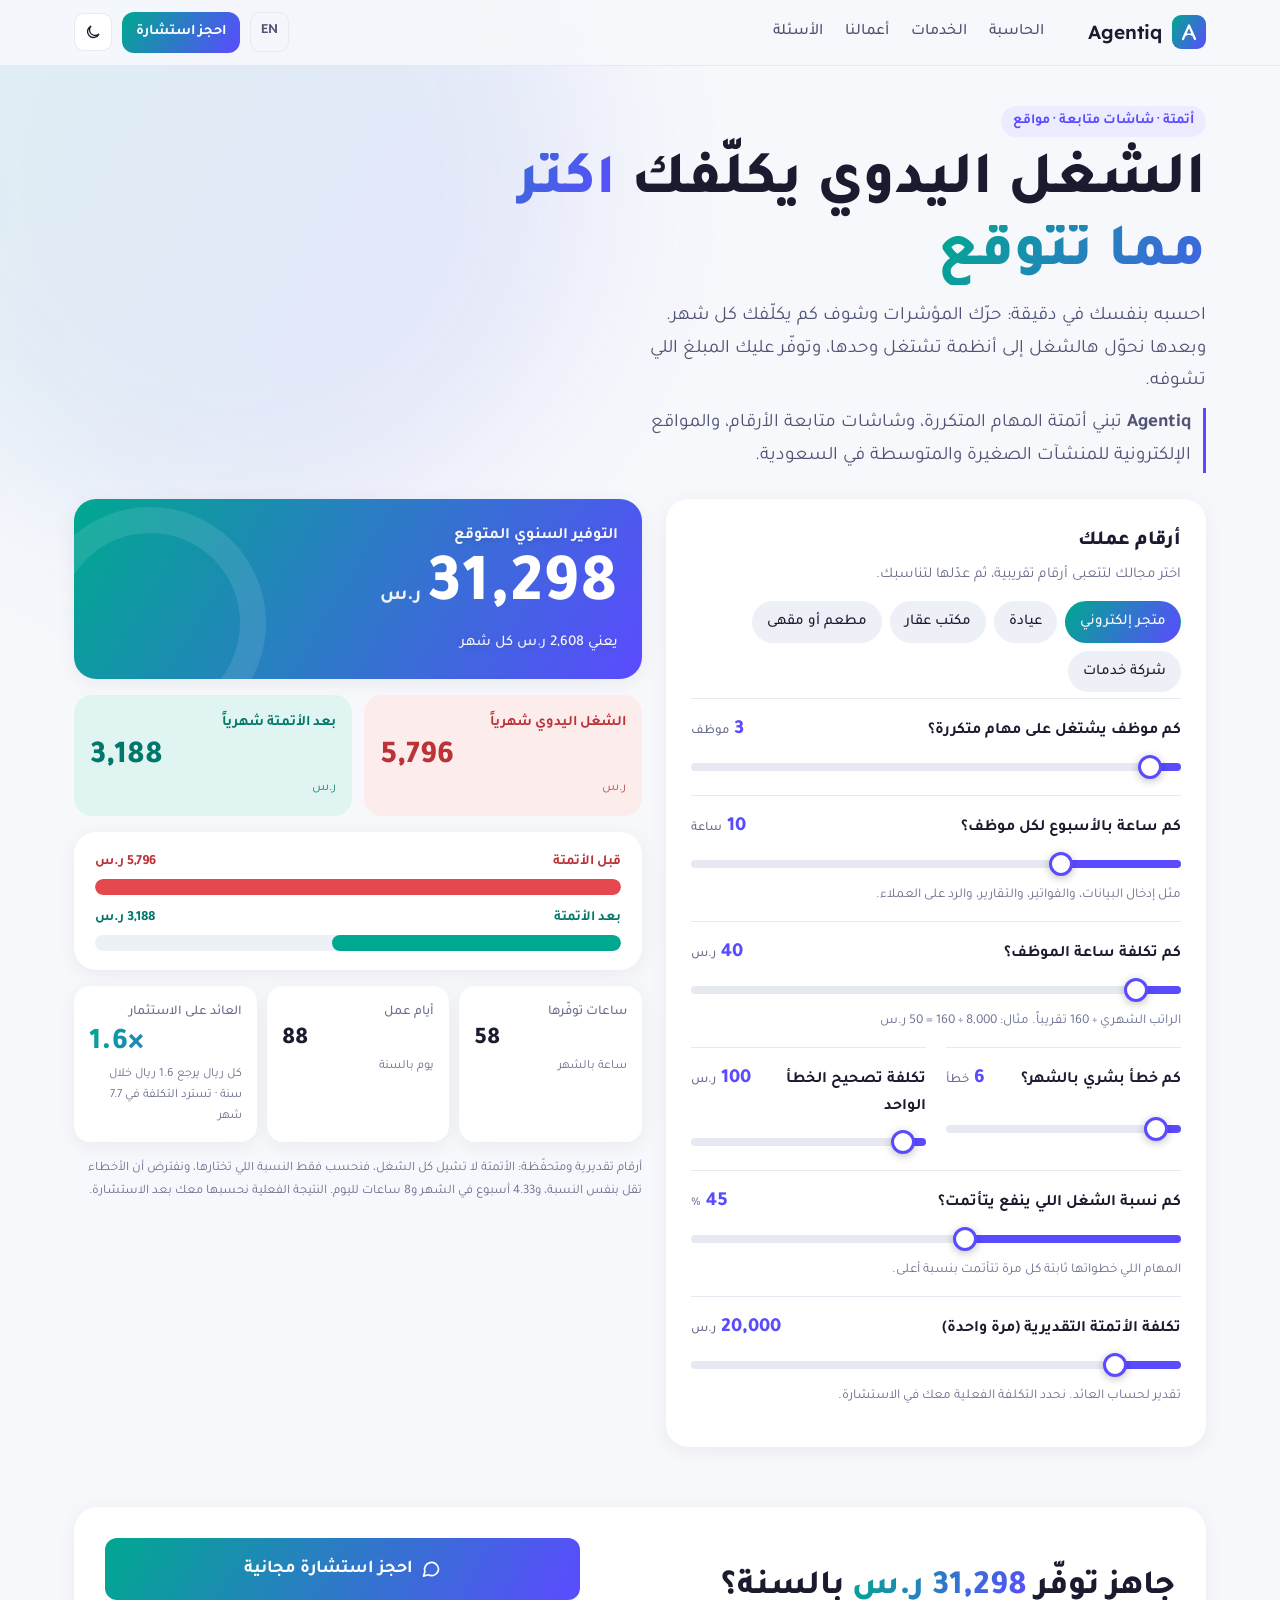
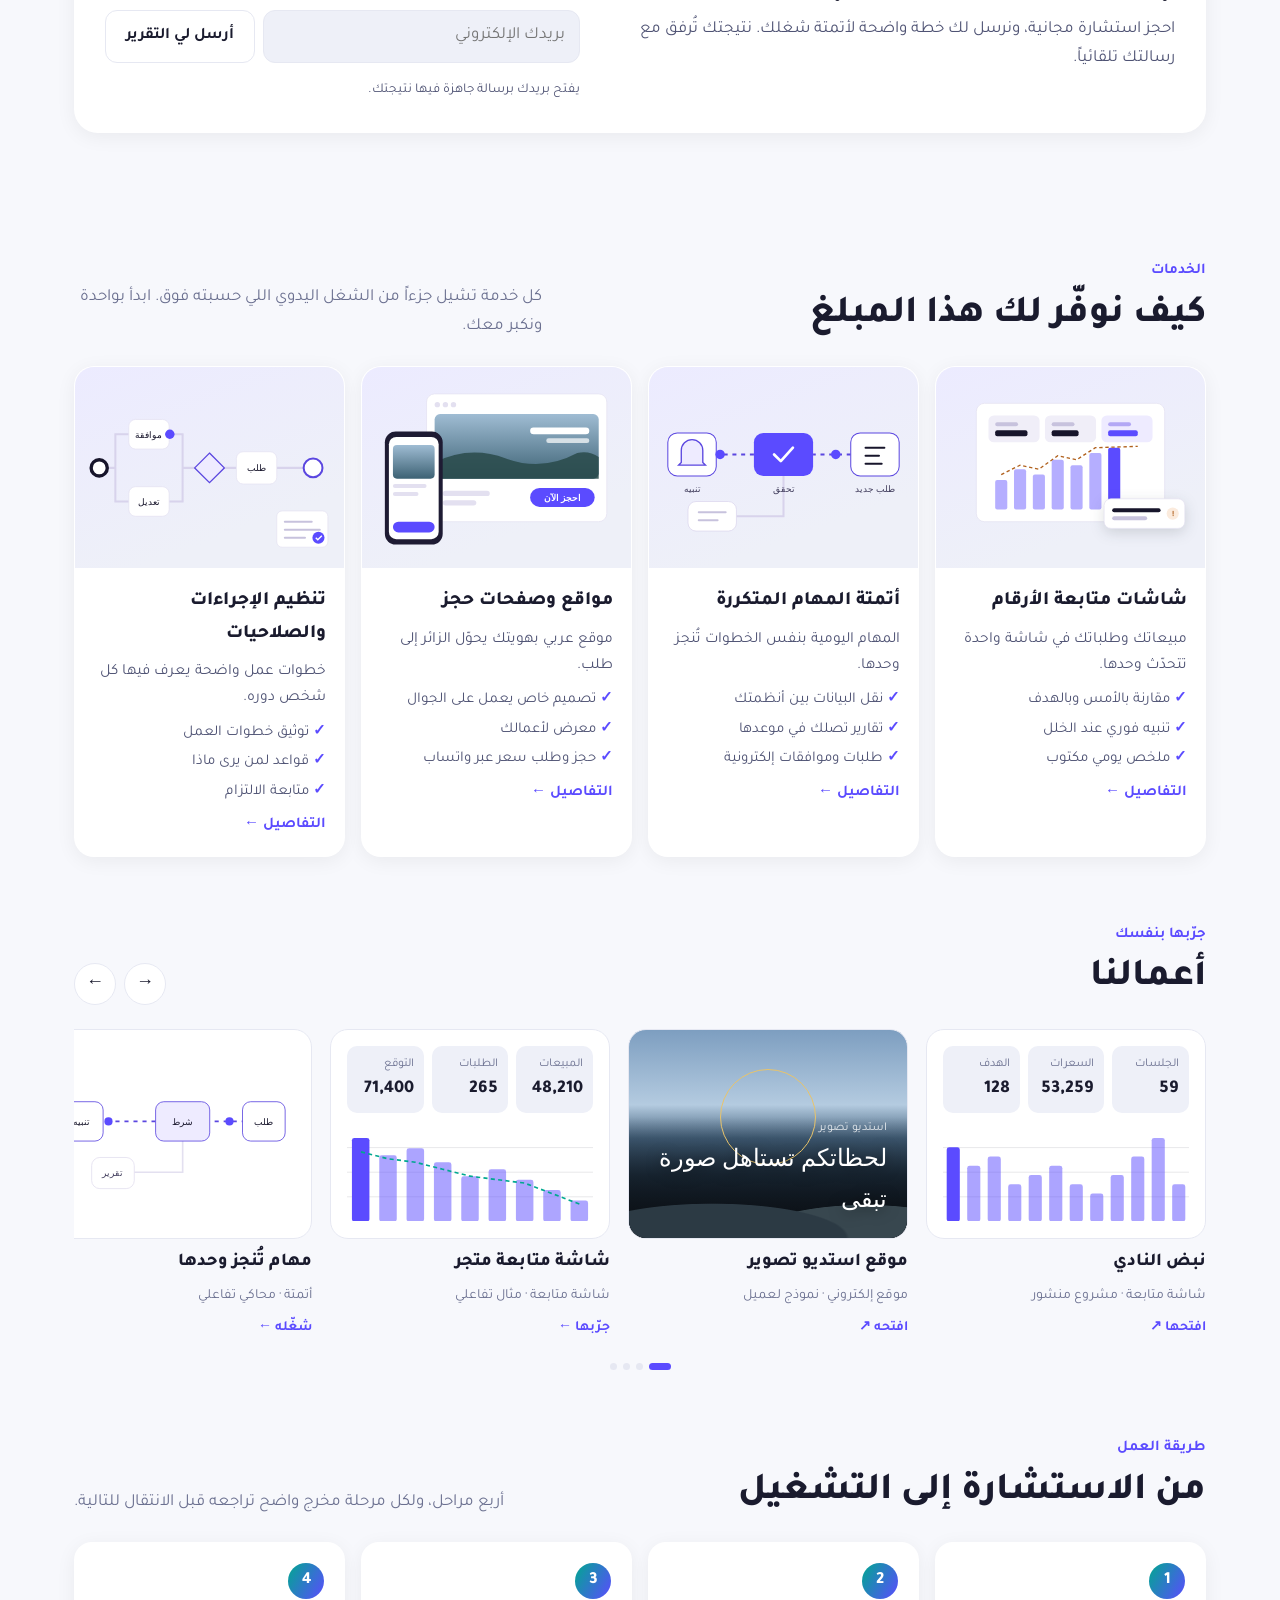
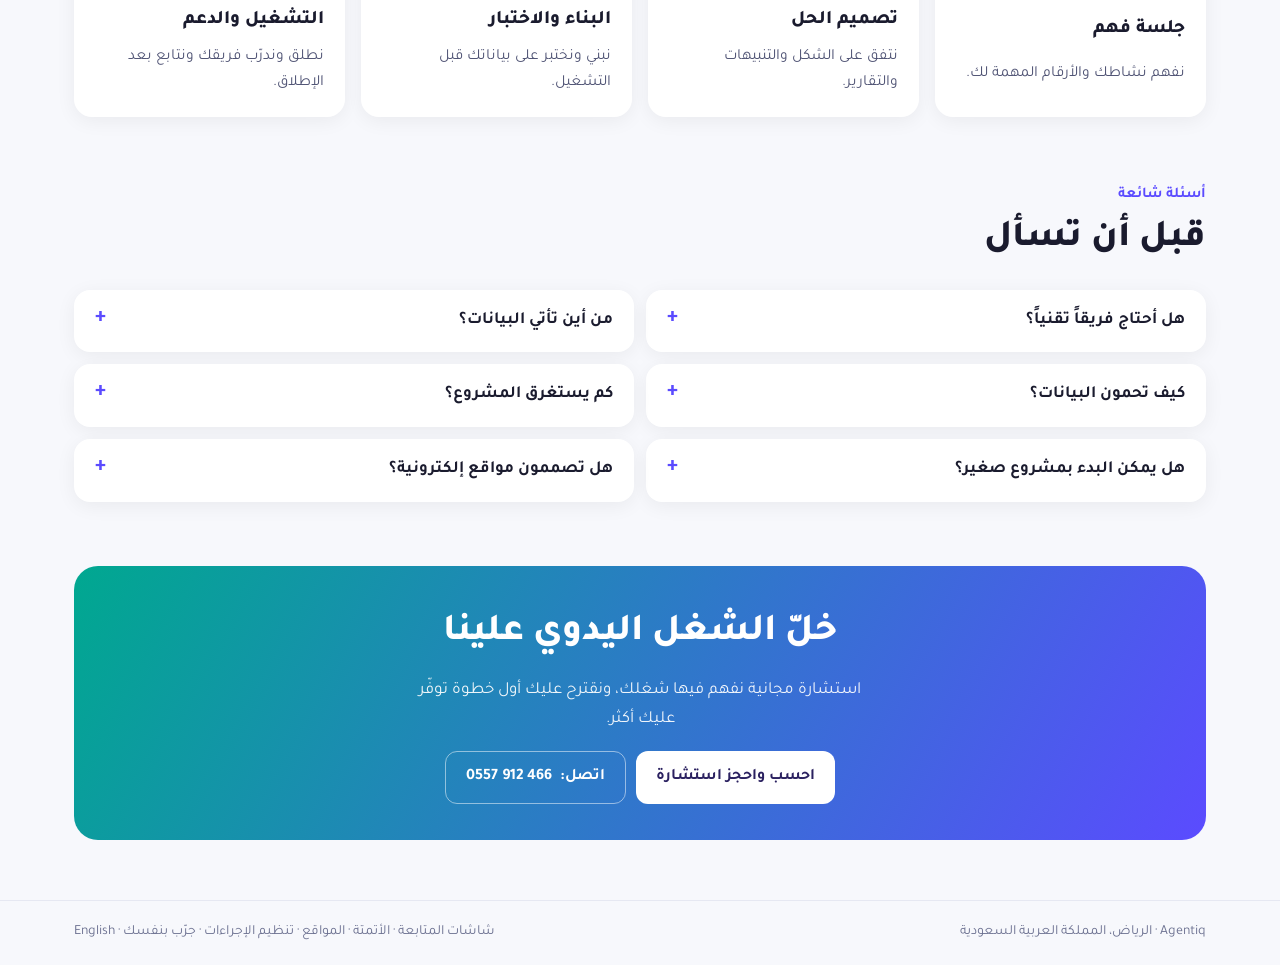
==== commit 7ceb0f70: "إزالة قسم نبض النادي المميز، والإبقاء عليه في أعمالنا Co-Authored-By: Claude Opus 5.5 <noreply@anthr" ====
--- a/index.html
+++ b/index.html
@@ -219,19 +219,6 @@
   .final .btn:not(.grad){background:transparent;color:#fff;border-color:rgba(255,255,255,.5)}
   @media (max-width:1000px){.svc,.steps{grid-template-columns:repeat(2,minmax(0,1fr))}.work{grid-auto-columns:minmax(260px,46%)}.links{display:none}}
   @media (max-width:560px){.svc,.steps,.faq{grid-template-columns:minmax(0,1fr)}.work{grid-auto-columns:82%}.hdr-end .lang{display:none}}
-  .feat{display:grid;grid-template-columns:minmax(0,1.35fr) minmax(0,1fr);gap:28px;align-items:center;background:var(--surface);border:1px solid var(--card-border);box-shadow:var(--shadow);border-radius:24px;padding:24px}
-  .feat .frame{position:relative;display:block;border-radius:16px;overflow:hidden;border:1px solid var(--line);background:var(--sunk);aspect-ratio:16/10}
-  .feat .frame iframe{position:absolute;top:0;inset-inline-start:0;width:1280px;height:800px;border:0;transform-origin:top right;pointer-events:none}
-  .feat .frame .live{position:absolute;top:12px;inset-inline-end:12px;z-index:2;display:flex;align-items:center;gap:6px;background:rgba(15,16,32,.78);color:#fff;font-size:13px;font-weight:700;padding:5px 11px;border-radius:99px}
-  .feat .frame .live i{width:8px;height:8px;border-radius:50%;background:#00C2A8;animation:pulse 1.6s infinite}
-  @keyframes pulse{50%{opacity:.3}}
-  .feat .txt{display:grid;gap:12px;align-content:start}
-  .feat h3{font-size:clamp(24px,2.6vw,32px);font-weight:800}
-  .feat p{color:var(--ink-2);font-size:16px}
-  .feat ul{list-style:none;display:grid;gap:7px;font-size:15.5px;color:var(--ink-2)}
-  .feat li::before{content:"✓ ";color:var(--accent);font-weight:800}
-  .feat .acts{display:flex;gap:10px;flex-wrap:wrap;margin-top:4px}
-  @media (max-width:900px){.feat{grid-template-columns:minmax(0,1fr);padding:18px}}
   .dock{display:none}
   @media (max-width:900px){
     .layout,.cta{grid-template-columns:minmax(0,1fr)}
@@ -258,7 +245,7 @@
 <a class="skip" href="#main">تخطَّ إلى المحتوى</a>
 <header><div class="wrap hdr">
   <a class="brand" href="/" aria-label="Agentiq، الصفحة الرئيسية"><i aria-hidden="true"><svg width="20" height="20" viewBox="0 0 20 20" fill="none" stroke="currentColor" stroke-width="2.2" stroke-linecap="round" stroke-linejoin="round"><path d="M4 17 L10 3.5 L16 17"/><circle cx="7" cy="12.2" r="1.5" fill="currentColor" stroke="none"/><circle cx="13" cy="12.2" r="1.5" fill="currentColor" stroke="none"/><path d="M8.6 12.2 H11.4" stroke-width="1.5"/></svg></i><span lang="en">Agentiq</span></a>
-  <nav class="links" aria-label="الأقسام"><a href="#calc">الحاسبة</a><a href="#services">الخدمات</a><a href="#featured">نبض النادي</a><a href="#work">أعمالنا</a><a href="#faq">الأسئلة</a></nav>
+  <nav class="links" aria-label="الأقسام"><a href="#calc">الحاسبة</a><a href="#services">الخدمات</a><a href="#work">أعمالنا</a><a href="#faq">الأسئلة</a></nav>
   <div class="hdr-end">
     <a class="lang" href="/en/" lang="en" hreflang="en">EN</a>
     <a class="btn sm grad" href="#cta">احجز استشارة</a>
@@ -400,18 +387,6 @@
         <div class="body"><h3>تنظيم الإجراءات والصلاحيات</h3><p>خطوات عمل واضحة يعرف فيها كل شخص دوره.</p><ul><li>توثيق خطوات العمل</li><li>قواعد لمن يرى ماذا</li><li>متابعة الالتزام</li></ul><span class="go">التفاصيل ←</span></div></a>
     </div>
   </section>
-<section id="featured" aria-labelledby="feat-h">
-    <div class="head"><div><span class="eyebrow">مشروع مميز</span><h2>شاشة متابعة تشتغل الآن</h2></div><p>هذا مثال حي لخدمة شاشات متابعة الأرقام. افتحه وجرّبه بنفسك.</p></div>
-    <div class="feat">
-      <a class="frame" href="/nabd-alnadi/" target="_blank" rel="noopener" aria-label="افتح شاشة نبض النادي"><span class="live"><i></i>مباشر</span><iframe id="feat-if" data-src="/nabd-alnadi/" title="معاينة شاشة نبض النادي" loading="lazy" tabindex="-1" aria-hidden="true"></iframe></a>
-      <div class="txt">
-        <h3 id="feat-h">نبض النادي</h3>
-        <p>شاشة متابعة لنادٍ رياضي مبنية على 973 جلسة تمرين حقيقية. الجلسات تصل تباعاً، والأرقام والتنبيهات والملخص تتحدّث معها.</p>
-        <ul><li>ستة مؤشرات أداء مقارنة بأمس وبالهدف</li><li>تنبيهات فورية: جفاف، نبض مرتفع، تغيّر الإقبال</li><li>ملخص يومي مكتوب يتحدّث وحده</li><li>فلاتر حسب نوع التمرين والمستوى</li></ul>
-        <div class="acts"><a class="btn grad" href="/nabd-alnadi/" target="_blank" rel="noopener">افتح الشاشة الحية ↗</a><a class="btn" href="/services/dashboards/">عن الخدمة</a></div>
-      </div>
-    </div>
-  </section>
 <section id="work">
     <div class="head"><div><span class="eyebrow">جرّبها بنفسك</span><h2>أعمالنا</h2></div>
       <div class="row-nav"><button type="button" id="prev" aria-label="السابق">→</button><button type="button" id="next" aria-label="التالي">←</button></div></div>
@@ -585,14 +560,5 @@
     try { if (window.goatcounter && goatcounter.count) goatcounter.count({ path: 'click/whatsapp:/', title: 'click', event: true }); } catch (err) {} });
 })();
 </script>
-<script>
-(function(){
-  var f=document.getElementById('feat-if'); if(!f) return; var box=f.parentNode;
-  function fit(){ f.style.transform='scale('+(box.clientWidth/1280)+')'; }
-  fit(); new ResizeObserver(fit).observe(box);
-  var io=new IntersectionObserver(function(e){ if(e[0].isIntersecting){ f.src=f.dataset.src; io.disconnect(); } },{rootMargin:'300px'});
-  io.observe(box);
-})();
-</script>
 </body>
 </html>
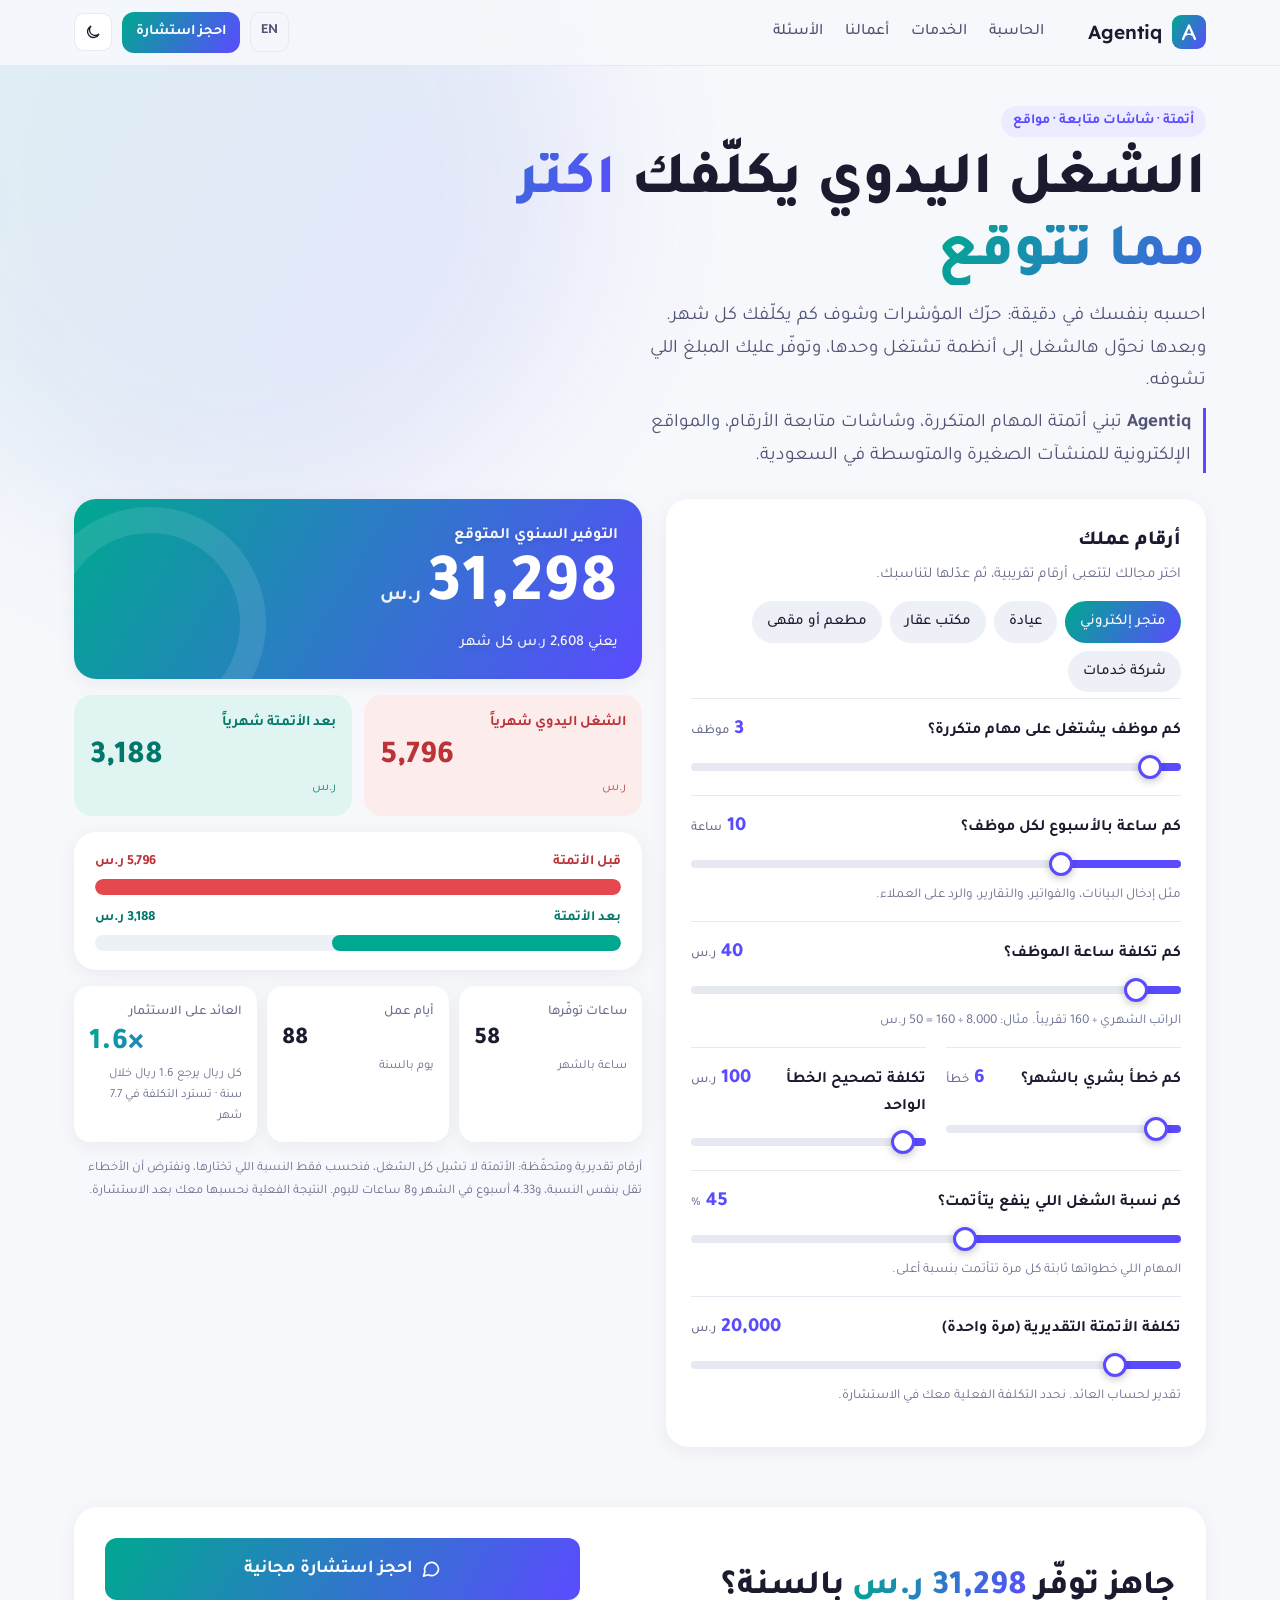
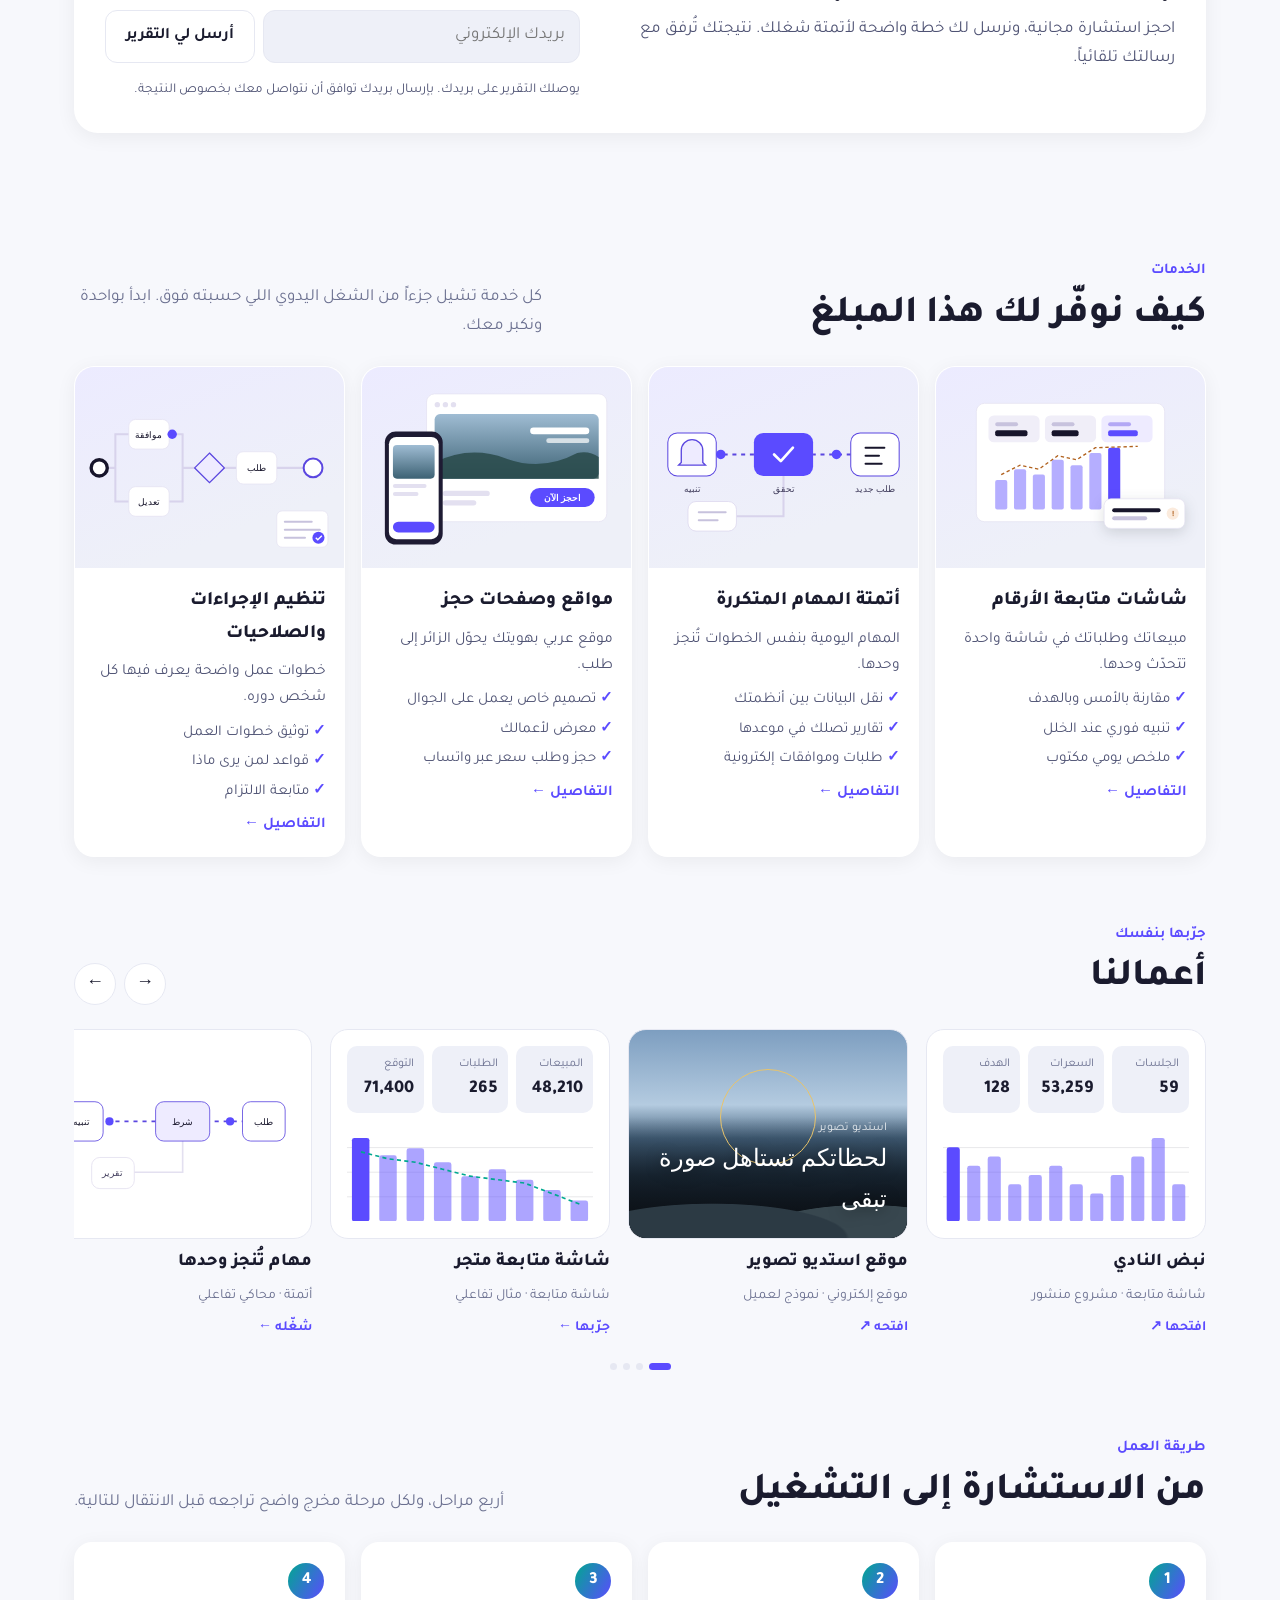
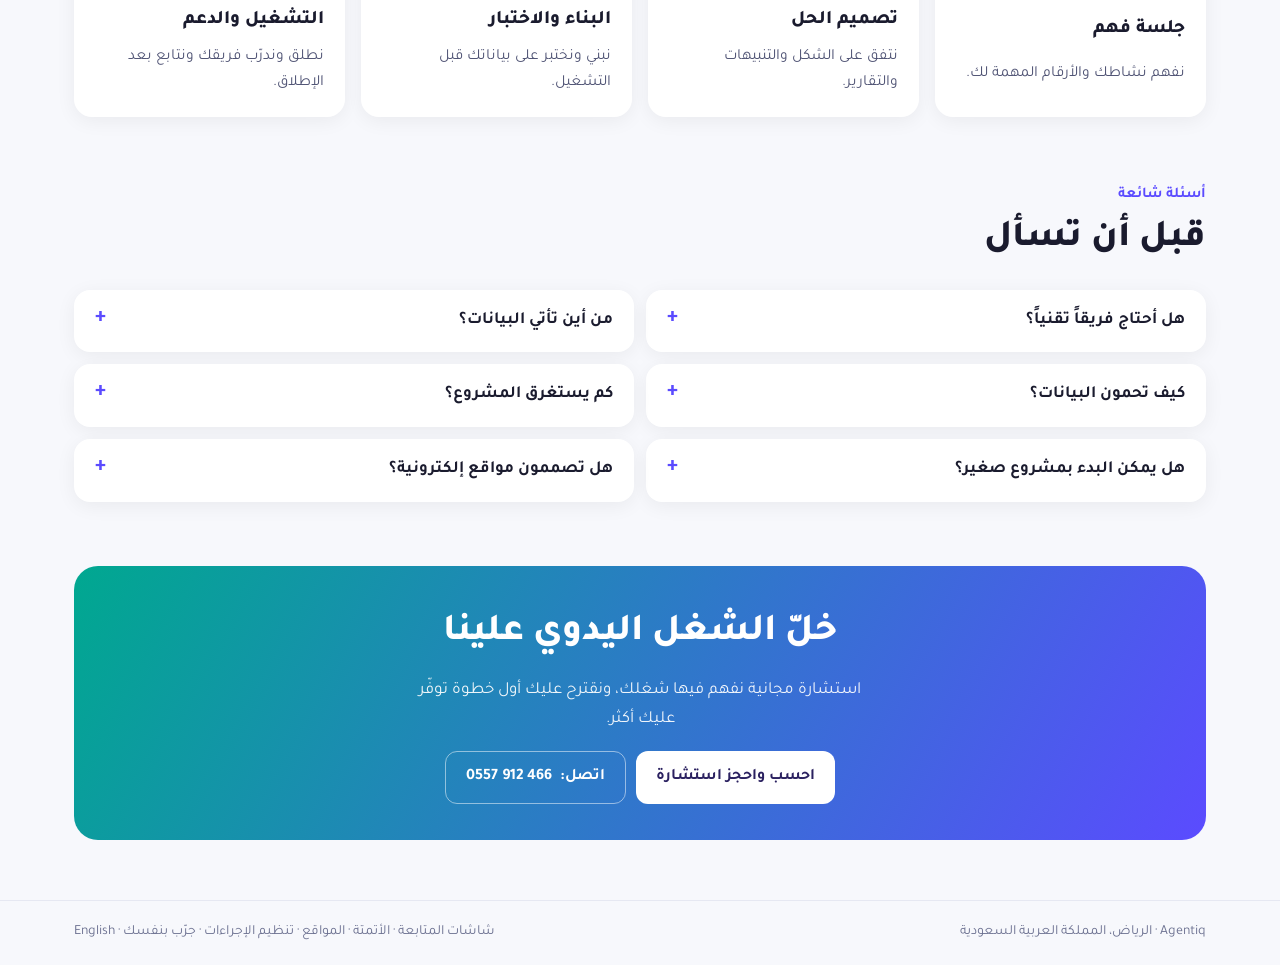
==== commit ac39ae20: "قاعدة عملاء الحاسبة: ربط نموذج التقرير بجدول Google وإرسال التقرير تلقائياً Co-Authored-By: Claude O" ====
--- a/index.html
+++ b/index.html
@@ -343,10 +343,11 @@
       <a class="btn grad" id="wa" href="https://wa.me/966557912466" target="_blank" rel="noopener"><svg width="20" height="20" viewBox="0 0 24 24" fill="none" stroke="currentColor" stroke-width="2" stroke-linecap="round" stroke-linejoin="round" aria-hidden="true"><path d="M21 11.5a8.4 8.4 0 0 1-12.4 7.4L3 20.5l1.7-5.3A8.4 8.4 0 1 1 21 11.5z"/></svg>احجز استشارة مجانية</a>
       <form class="mail" id="mail" novalidate>
         <label for="em" class="sr">بريدك الإلكتروني</label>
+        <input name="website" tabindex="-1" autocomplete="off" aria-hidden="true" style="position:absolute;width:1px;height:1px;overflow:hidden;clip-path:inset(50%);opacity:0">
         <input id="em" type="email" inputmode="email" autocomplete="email" placeholder="بريدك الإلكتروني">
         <button class="btn" type="submit">أرسل لي التقرير</button>
       </form>
-      <p class="msg" id="msg">يفتح بريدك برسالة جاهزة فيها نتيجتك.</p>
+      <p class="msg" id="msg">يوصلك التقرير على بريدك. بإرسال بريدك توافق أن نتواصل معك بخصوص النتيجة.</p>
     </div>
   </section>
 <section id="services">
@@ -471,7 +472,7 @@
   }
   $('#industries').addEventListener('click', (e) => { const b = e.target.closest('.ind'); if (b) load(b.dataset.k); });
 
-  let summary = '';
+  let summary = '', lead = {};
   function update(){
     const v = Object.fromEntries(ids.map((id) => [id, +el[id].value]));
     ids.forEach((id) => {
@@ -505,6 +506,7 @@
       `التوفير السنوي المتوقع: ${fmt(saveYear)} ر.س، و${fmt(hoursSaved)} ساعة شهرياً (${fmt(days)} يوم عمل بالسنة)`,
       `العائد: كل ريال يرجع ${fmt(roi, 1)} ريال خلال سنة`,
     ].join('\n');
+    lead = Object.assign({ industry: ind ? ind.dataset.k : 'custom' }, v);
     $('#wa').href = 'https://wa.me/966557912466?text=' + encodeURIComponent(summary + '\n\nأرغب بحجز استشارة مجانية.');
   }
   ids.forEach((id) => el[id].addEventListener('input', () => {
@@ -512,13 +514,22 @@
   }));
   load('store');
 
-  // email report: opens the visitor's mail app with the result ready to send to themselves
+  // email report: sends the lead to the Google Sheet (LEADS_ENDPOINT), which emails the report; otherwise opens the mail app
   $('#mail').addEventListener('submit', (e) => {
     e.preventDefault();
     const m = $('#em').value.trim(), msg = $('#msg');
     if (!/^[^\s@]+@[^\s@]+\.[^\s@]{2,}$/.test(m)) { msg.textContent = 'اكتب بريداً إلكترونياً صحيحاً، مثل name@company.com'; msg.className = 'msg err'; $('#em').focus(); return; }
-    location.href = `mailto:${encodeURIComponent(m)}?subject=${encodeURIComponent('تقرير تكلفة الشغل اليدوي')}&body=${encodeURIComponent(summary + '\n\nللاستشارة المجانية: https://wa.me/966557912466')}`;
-    msg.textContent = 'فتحنا بريدك برسالة فيها التقرير. اضغط إرسال لتحفظها عندك.'; msg.className = 'msg';
+    const fallback = () => { location.href = `mailto:${encodeURIComponent(m)}?subject=${encodeURIComponent('تقرير تكلفة الشغل اليدوي')}&body=${encodeURIComponent(summary + '\n\nللاستشارة المجانية: https://wa.me/966557912466')}`; msg.textContent = 'فتحنا بريدك برسالة فيها التقرير. اضغط إرسال لتحفظها عندك.'; msg.className = 'msg'; };
+    const url = window.LEADS_ENDPOINT;
+    if (!url) { fallback(); }
+    else {
+      const btn = $('#mail button'); btn.disabled = true; msg.textContent = 'جارٍ الإرسال…'; msg.className = 'msg';
+      const body = new URLSearchParams(Object.assign({ email: m, lang: 'ar', page: location.pathname, website: $('#mail [name=website]').value }, lead));
+      fetch(url, { method: 'POST', mode: 'no-cors', body })
+        .then(() => { msg.textContent = 'وصل طلبك. التقرير بيوصل بريدك خلال دقائق، وإذا ما لقيته شيّك على الرسائل غير المرغوبة.'; msg.className = 'msg'; $('#em').value = ''; })
+        .catch(fallback)
+        .finally(() => { btn.disabled = false; });
+    }
     try { if (window.goatcounter && goatcounter.count) goatcounter.count({ path: 'click/report-email', title: 'report', event: true }); } catch (err) {}
   });
 
